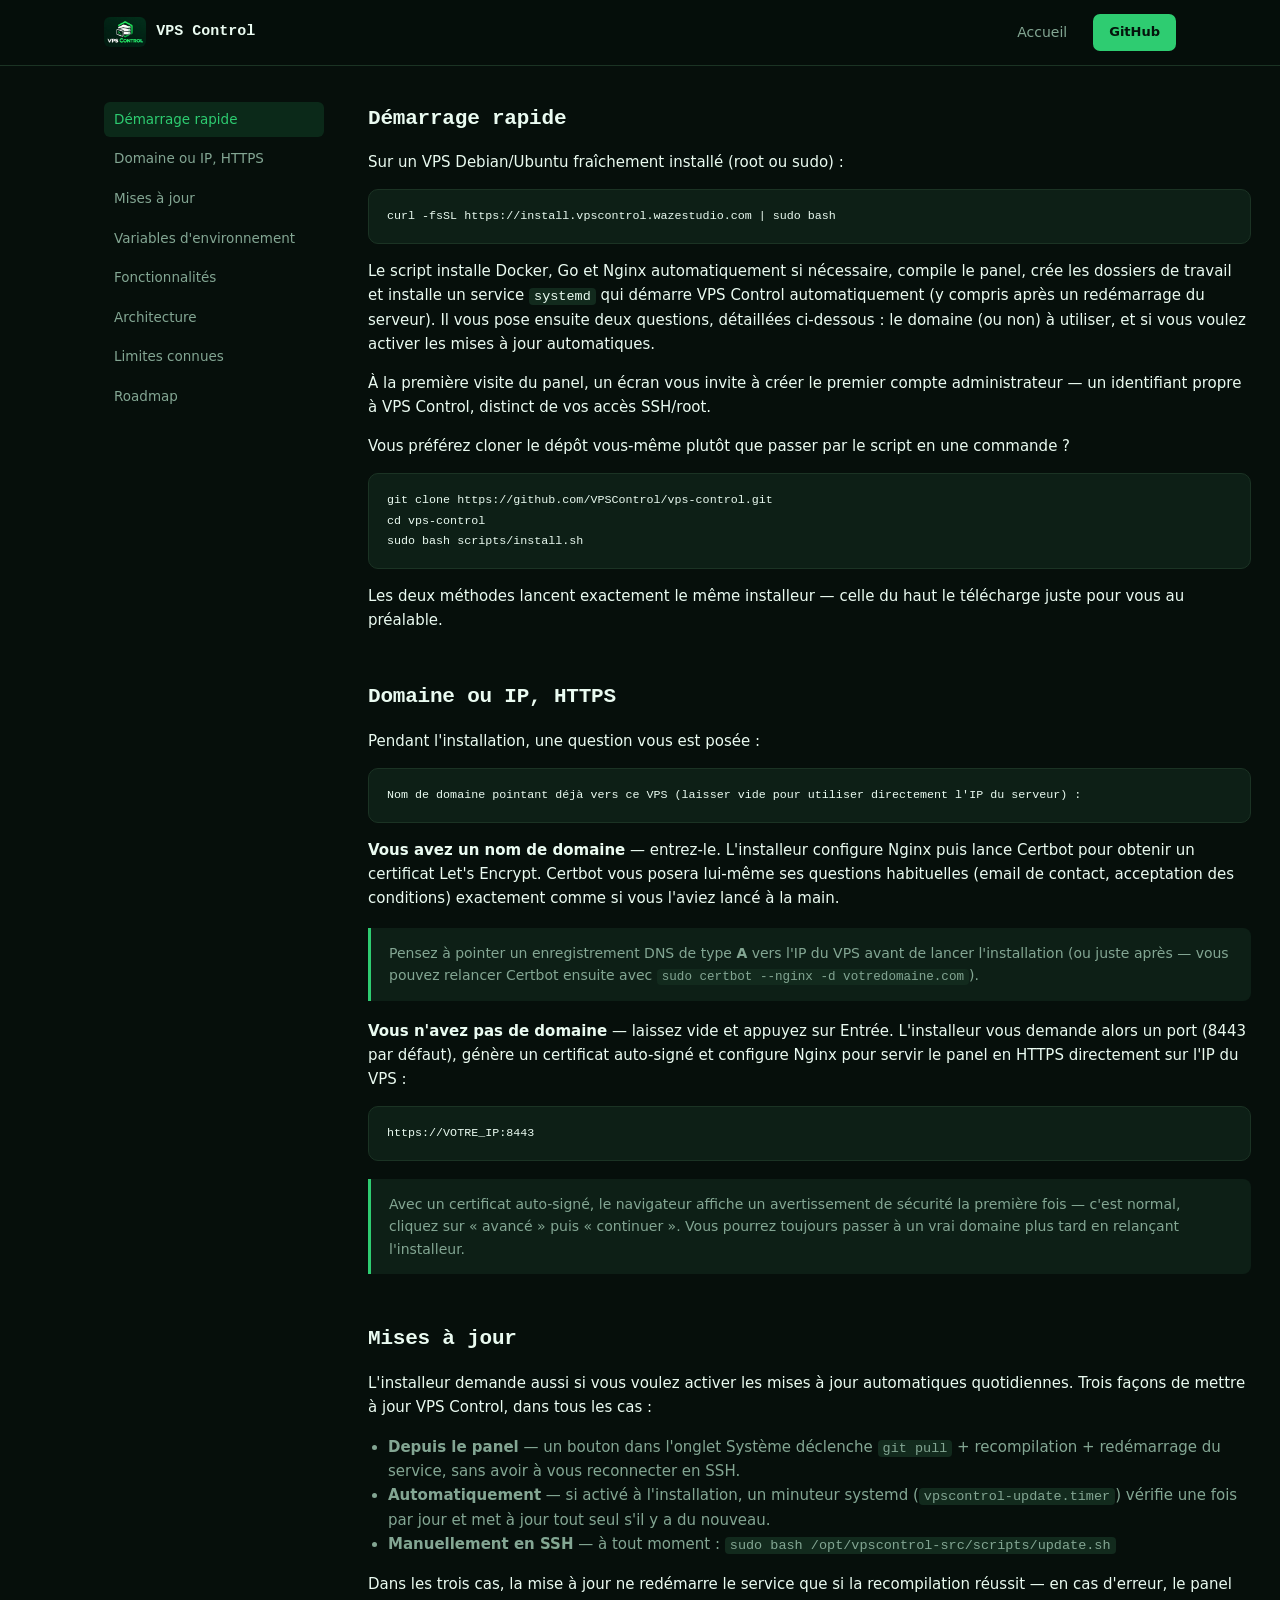
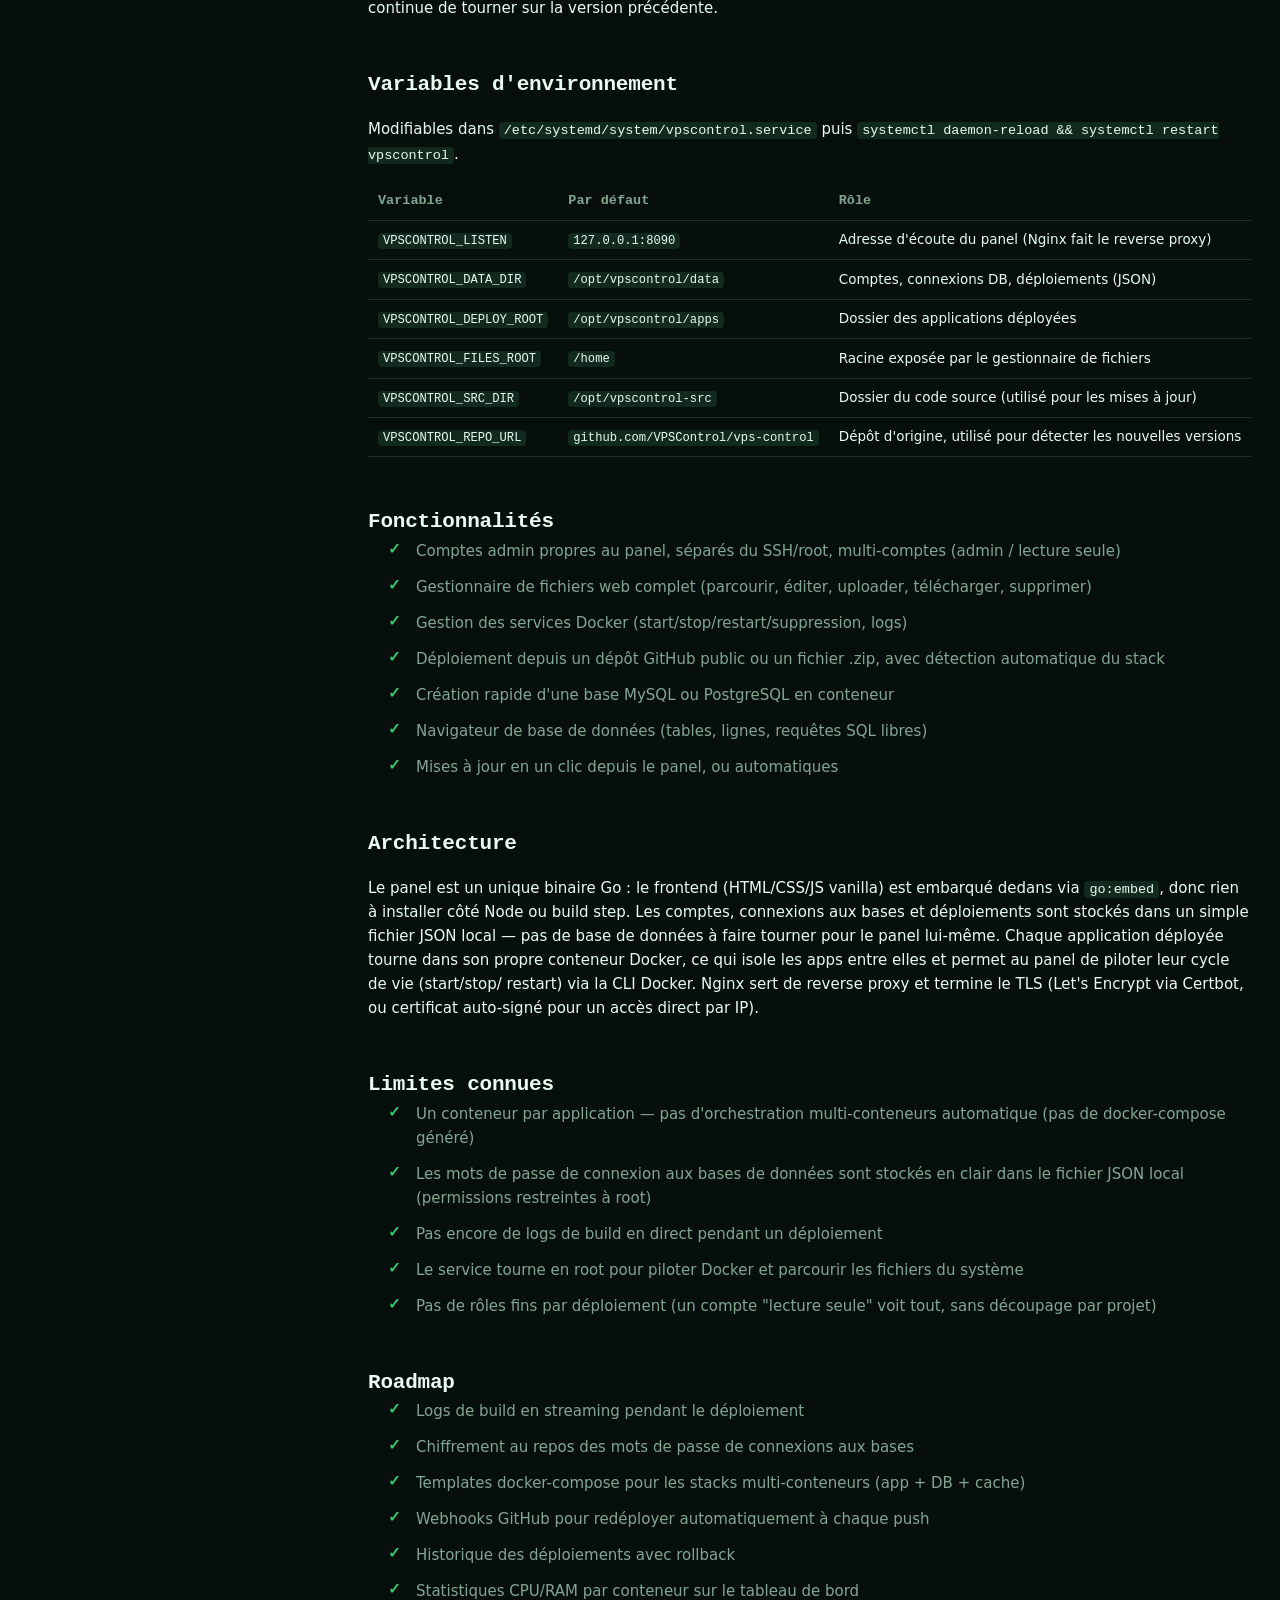
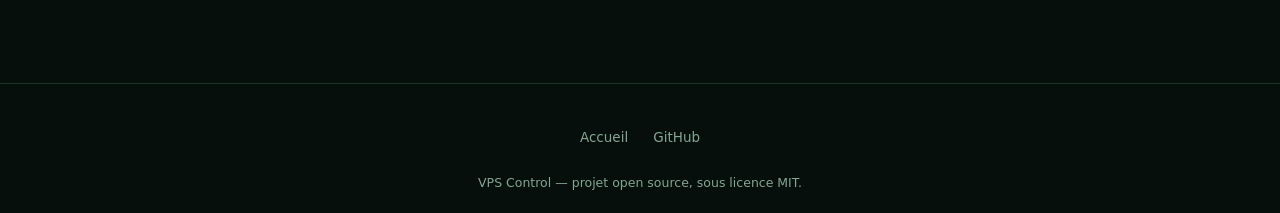
==== docs.html @ a2557af0 "Update #1" ====
<!DOCTYPE html>
<html lang="fr">
<head>
<meta charset="UTF-8">
<meta name="viewport" content="width=device-width, initial-scale=1.0">
<title>Documentation — VPS Control</title>
<link rel="icon" href="data:,">
<link rel="stylesheet" href="/style.css">
</head>
<body>

<nav class="site-nav">
  <div class="container">
    <div class="brand"><img src="/assets/logo-dark-bg.jpg" alt="VPS Control"> VPS Control</div>
    <div class="nav-links">
      <a href="/index.html" class="nav-link">Accueil</a>
      <a href="https://github.com/VPSControl/vps-control" class="btn-github">GitHub</a>
    </div>
    <button class="nav-toggle" aria-label="Menu">☰</button>
  </div>
  <div class="mobile-menu">
    <a href="/index.html">Accueil</a>
    <a href="https://github.com/VPSControl/vps-control" class="btn-github">GitHub</a>
  </div>
</nav>

<section style="padding-top:36px;">
  <div class="container docs-layout">
    <aside class="docs-toc">
      <a href="#quickstart">Démarrage rapide</a>
      <a href="#domaine">Domaine ou IP, HTTPS</a>
      <a href="#maj">Mises à jour</a>
      <a href="#env">Variables d'environnement</a>
      <a href="#fonctionnalites">Fonctionnalités</a>
      <a href="#architecture">Architecture</a>
      <a href="#limites">Limites connues</a>
      <a href="#roadmap">Roadmap</a>
    </aside>

    <div class="docs-content">
      <h2 id="quickstart">Démarrage rapide</h2>
      <p>Sur un VPS Debian/Ubuntu fraîchement installé (root ou sudo) :</p>
      <pre class="code-block"><code>curl -fsSL https://install.vpscontrol.wazestudio.com | sudo bash</code></pre>
      <p>Le script installe Docker, Go et Nginx automatiquement si nécessaire,
      compile le panel, crée les dossiers de travail et installe un service
      <code>systemd</code> qui démarre VPS Control automatiquement (y compris
      après un redémarrage du serveur). Il vous pose ensuite deux questions,
      détaillées ci-dessous : le domaine (ou non) à utiliser, et si vous
      voulez activer les mises à jour automatiques.</p>
      <p>À la première visite du panel, un écran vous invite à créer le
      premier compte administrateur — un identifiant propre à VPS Control,
      distinct de vos accès SSH/root.</p>
      <p>Vous préférez cloner le dépôt vous-même plutôt que passer par le
      script en une commande ?</p>
      <pre class="code-block"><code>git clone https://github.com/VPSControl/vps-control.git
cd vps-control
sudo bash scripts/install.sh</code></pre>
      <p>Les deux méthodes lancent exactement le même installeur — celle du
      haut le télécharge juste pour vous au préalable.</p>

      <h2 id="domaine">Domaine ou IP, HTTPS</h2>
      <p>Pendant l'installation, une question vous est posée :</p>
      <pre class="code-block"><code>Nom de domaine pointant déjà vers ce VPS (laisser vide pour utiliser directement l'IP du serveur) :</code></pre>

      <p><strong>Vous avez un nom de domaine</strong> — entrez-le. L'installeur configure
      Nginx puis lance Certbot pour obtenir un certificat Let's Encrypt. Certbot
      vous posera lui-même ses questions habituelles (email de contact,
      acceptation des conditions) exactement comme si vous l'aviez lancé à la
      main.</p>
      <div class="callout">Pensez à pointer un enregistrement DNS de type <strong>A</strong> vers l'IP
      du VPS avant de lancer l'installation (ou juste après — vous pouvez
      relancer Certbot ensuite avec <code>sudo certbot --nginx -d votredomaine.com</code>).</div>

      <p><strong>Vous n'avez pas de domaine</strong> — laissez vide et appuyez sur Entrée.
      L'installeur vous demande alors un port (8443 par défaut), génère un
      certificat auto-signé et configure Nginx pour servir le panel en HTTPS
      directement sur l'IP du VPS :</p>
      <pre class="code-block"><code>https://VOTRE_IP:8443</code></pre>
      <div class="callout">Avec un certificat auto-signé, le navigateur affiche un avertissement
      de sécurité la première fois — c'est normal, cliquez sur « avancé » puis
      « continuer ». Vous pourrez toujours passer à un vrai domaine plus tard
      en relançant l'installeur.</div>

      <h2 id="maj">Mises à jour</h2>
      <p>L'installeur demande aussi si vous voulez activer les mises à jour
      automatiques quotidiennes. Trois façons de mettre à jour VPS Control,
      dans tous les cas :</p>
      <ul>
        <li><strong>Depuis le panel</strong> — un bouton dans l'onglet Système déclenche
        <code>git pull</code> + recompilation + redémarrage du service, sans avoir à
        vous reconnecter en SSH.</li>
        <li><strong>Automatiquement</strong> — si activé à l'installation, un minuteur
        systemd (<code>vpscontrol-update.timer</code>) vérifie une fois par jour et
        met à jour tout seul s'il y a du nouveau.</li>
        <li><strong>Manuellement en SSH</strong> — à tout moment :
        <code>sudo bash /opt/vpscontrol-src/scripts/update.sh</code></li>
      </ul>
      <p>Dans les trois cas, la mise à jour ne redémarre le service que si la
      recompilation réussit — en cas d'erreur, le panel continue de tourner
      sur la version précédente.</p>

      <h2 id="env">Variables d'environnement</h2>
      <p>Modifiables dans <code>/etc/systemd/system/vpscontrol.service</code> puis
      <code>systemctl daemon-reload &amp;&amp; systemctl restart vpscontrol</code>.</p>
      <table>
        <thead><tr><th>Variable</th><th>Par défaut</th><th>Rôle</th></tr></thead>
        <tbody>
          <tr><td><code>VPSCONTROL_LISTEN</code></td><td><code>127.0.0.1:8090</code></td><td>Adresse d'écoute du panel (Nginx fait le reverse proxy)</td></tr>
          <tr><td><code>VPSCONTROL_DATA_DIR</code></td><td><code>/opt/vpscontrol/data</code></td><td>Comptes, connexions DB, déploiements (JSON)</td></tr>
          <tr><td><code>VPSCONTROL_DEPLOY_ROOT</code></td><td><code>/opt/vpscontrol/apps</code></td><td>Dossier des applications déployées</td></tr>
          <tr><td><code>VPSCONTROL_FILES_ROOT</code></td><td><code>/home</code></td><td>Racine exposée par le gestionnaire de fichiers</td></tr>
          <tr><td><code>VPSCONTROL_SRC_DIR</code></td><td><code>/opt/vpscontrol-src</code></td><td>Dossier du code source (utilisé pour les mises à jour)</td></tr>
          <tr><td><code>VPSCONTROL_REPO_URL</code></td><td><code>github.com/VPSControl/vps-control</code></td><td>Dépôt d'origine, utilisé pour détecter les nouvelles versions</td></tr>
        </tbody>
      </table>

      <h2 id="fonctionnalites">Fonctionnalités</h2>
      <ul class="check-list">
        <li>Comptes admin propres au panel, séparés du SSH/root, multi-comptes (admin / lecture seule)</li>
        <li>Gestionnaire de fichiers web complet (parcourir, éditer, uploader, télécharger, supprimer)</li>
        <li>Gestion des services Docker (start/stop/restart/suppression, logs)</li>
        <li>Déploiement depuis un dépôt GitHub public ou un fichier .zip, avec détection automatique du stack</li>
        <li>Création rapide d'une base MySQL ou PostgreSQL en conteneur</li>
        <li>Navigateur de base de données (tables, lignes, requêtes SQL libres)</li>
        <li>Mises à jour en un clic depuis le panel, ou automatiques</li>
      </ul>

      <h2 id="architecture">Architecture</h2>
      <p>Le panel est un unique binaire Go : le frontend (HTML/CSS/JS vanilla)
      est embarqué dedans via <code>go:embed</code>, donc rien à installer côté
      Node ou build step. Les comptes, connexions aux bases et déploiements
      sont stockés dans un simple fichier JSON local — pas de base de données
      à faire tourner pour le panel lui-même. Chaque application déployée
      tourne dans son propre conteneur Docker, ce qui isole les apps entre
      elles et permet au panel de piloter leur cycle de vie (start/stop/
      restart) via la CLI Docker. Nginx sert de reverse proxy et termine le
      TLS (Let's Encrypt via Certbot, ou certificat auto-signé pour un accès
      direct par IP).</p>

      <h2 id="limites">Limites connues</h2>
      <ul class="check-list">
        <li>Un conteneur par application — pas d'orchestration multi-conteneurs automatique (pas de docker-compose généré)</li>
        <li>Les mots de passe de connexion aux bases de données sont stockés en clair dans le fichier JSON local (permissions restreintes à root)</li>
        <li>Pas encore de logs de build en direct pendant un déploiement</li>
        <li>Le service tourne en root pour piloter Docker et parcourir les fichiers du système</li>
        <li>Pas de rôles fins par déploiement (un compte "lecture seule" voit tout, sans découpage par projet)</li>
      </ul>

      <h2 id="roadmap">Roadmap</h2>
      <ul class="check-list">
        <li>Logs de build en streaming pendant le déploiement</li>
        <li>Chiffrement au repos des mots de passe de connexions aux bases</li>
        <li>Templates docker-compose pour les stacks multi-conteneurs (app + DB + cache)</li>
        <li>Webhooks GitHub pour redéployer automatiquement à chaque push</li>
        <li>Historique des déploiements avec rollback</li>
        <li>Statistiques CPU/RAM par conteneur sur le tableau de bord</li>
      </ul>
    </div>
  </div>
</section>

<footer>
  <div class="container">
    <div class="footer-links">
      <a href="/index.html">Accueil</a>
      <a href="https://github.com/VPSControl/vps-control">GitHub</a>
    </div>
    <p class="footer-note">VPS Control — projet open source, sous licence MIT.</p>
  </div>
</footer>

<script src="/app.js"></script>
</body>
</html>
---- style.css ----
/* ------------------------------------------------------------------
   VPS Control — site vitrine
   Direction : "console d'administration" — le sujet (un panel qui pilote
   un serveur depuis un terminal) porte le choix d'une display face
   monospace pour les titres, sur un fond vert-sombre proche du logo,
   avec une seule vraie animation (le terminal qui "tape" la commande
   d'installation dans le hero).
------------------------------------------------------------------- */

:root {
  --bg: #060f0b;
  --bg-elevated: #0d1f16;
  --bg-elevated-2: #122a1d;
  --border: #1b3324;
  --green: #2ecc71;
  --green-bright: #58e08c;
  --green-soft: rgba(46, 204, 113, 0.14);
  --text: #eafbf1;
  --text-muted: #83a693;
  --font-display: ui-monospace, SFMono-Regular, "Cascadia Mono", "JetBrains Mono", Consolas, monospace;
  --font-body: system-ui, -apple-system, "Segoe UI", Roboto, sans-serif;
  --max-width: 1120px;
  --radius: 12px;
}

* { box-sizing: border-box; }
html { scroll-behavior: smooth; }

@media (prefers-reduced-motion: reduce) {
  html { scroll-behavior: auto; }
  * { animation-duration: 0.001ms !important; animation-iteration-count: 1 !important; }
}

body {
  margin: 0;
  background:
    radial-gradient(ellipse 900px 500px at 15% -10%, rgba(46,204,113,0.10), transparent 60%),
    var(--bg);
  color: var(--text);
  font-family: var(--font-body);
  line-height: 1.6;
  -webkit-font-smoothing: antialiased;
}

a { color: var(--green); text-decoration: none; }
a:hover { text-decoration: underline; }
a:focus-visible, button:focus-visible, input:focus-visible, textarea:focus-visible {
  outline: 2px solid var(--green-bright); outline-offset: 2px;
}

.container { max-width: var(--max-width); margin: 0 auto; padding: 0 24px; }

h1, h2, h3 { font-family: var(--font-display); font-weight: 600; letter-spacing: -0.01em; margin: 0; }

/* ---- Nav ---- */
.site-nav {
  position: sticky; top: 0; z-index: 30;
  background: rgba(6, 15, 11, 0.88);
  backdrop-filter: blur(8px);
  border-bottom: 1px solid var(--border);
}
.site-nav .container { display: flex; align-items: center; justify-content: space-between; padding: 14px 24px; }
.brand { display: flex; align-items: center; gap: 10px; font-family: var(--font-display); font-weight: 600; font-size: 15px; }
.brand img { height: 30px; width: auto; border-radius: 6px; }
.nav-links { display: flex; gap: 26px; align-items: center; }
.nav-links a.nav-link { color: var(--text-muted); font-size: 14px; font-family: var(--font-body); }
.nav-links a.nav-link:hover { color: var(--text); text-decoration: none; }
.btn-github { background: var(--green); color: #04140c !important; padding: 8px 16px; border-radius: 7px; font-weight: 600; font-size: 13px; font-family: var(--font-body); }
.btn-github:hover { background: var(--green-bright); text-decoration: none; }

.nav-toggle {
  display: none;
  background: none; border: 1px solid var(--border); border-radius: 7px;
  width: 38px; height: 38px; color: var(--text); cursor: pointer; font-size: 18px;
}
.mobile-menu { display: none; }

@media (max-width: 760px) {
  .nav-links { display: none; }
  .nav-toggle { display: block; }
  .mobile-menu.open {
    display: flex; flex-direction: column; gap: 2px; padding: 10px 16px 16px;
    border-top: 1px solid var(--border); background: var(--bg);
  }
  .mobile-menu a { padding: 10px 4px; color: var(--text-muted); font-size: 15px; }
  .mobile-menu a.btn-github { color: #04140c !important; text-align: center; margin-top: 8px; }
}

/* ---- Hero ---- */
.hero { padding: clamp(50px, 8vw, 100px) 0 70px; }
.hero-grid { display: grid; grid-template-columns: 1.1fr 1fr; gap: 48px; align-items: center; }
@media (max-width: 900px) { .hero-grid { grid-template-columns: 1fr; } }

.eyebrow-line { display: flex; align-items: center; gap: 8px; color: var(--text-muted); font-size: 13px; margin-bottom: 18px; }
.eyebrow-line .dot { width: 7px; height: 7px; border-radius: 50%; background: var(--green); box-shadow: 0 0 8px var(--green); }

.hero h1 {
  font-size: clamp(28px, 4.4vw, 44px);
  line-height: 1.18;
  margin-bottom: 18px;
}
.hero h1 .accent { color: var(--green); }
.hero p.tagline { font-family: var(--font-body); font-size: 17px; color: var(--text-muted); max-width: 52ch; margin: 0 0 30px; }
.hero-ctas { display: flex; gap: 12px; flex-wrap: wrap; }

.btn { display: inline-flex; align-items: center; gap: 8px; padding: 12px 20px; border-radius: 8px; font-weight: 600; font-size: 14px; font-family: var(--font-body); border: 1px solid transparent; cursor: pointer; }
.btn-primary { background: var(--green); color: #04140c; }
.btn-primary:hover { background: var(--green-bright); text-decoration: none; }
.btn-secondary { background: var(--bg-elevated-2); color: var(--text); border-color: var(--border); }
.btn-secondary:hover { border-color: var(--green); text-decoration: none; }

/* ---- Terminal mockup (hero) ---- */
.terminal {
  background: #04100a;
  border: 1px solid var(--border);
  border-radius: var(--radius);
  overflow: hidden;
  box-shadow: 0 30px 60px -20px rgba(0,0,0,0.6);
}
.terminal-bar { display: flex; gap: 6px; padding: 11px 14px; background: var(--bg-elevated); border-bottom: 1px solid var(--border); }
.terminal-bar span { width: 10px; height: 10px; border-radius: 50%; background: #2a4535; }
.terminal-body { padding: 20px; font-family: var(--font-display); font-size: 13px; line-height: 1.8; min-height: 200px; }
.terminal-body .prompt { color: var(--text-muted); }
.terminal-body .cmd { color: var(--text); }
.terminal-body .out { color: var(--green); display: block; opacity: 0; animation: reveal 0.4s forwards; }
.terminal-body .out.o1 { animation-delay: 1.4s; }
.terminal-body .out.o2 { animation-delay: 1.9s; }
.terminal-body .out.o3 { animation-delay: 2.4s; }
.terminal-body .out.o4 { animation-delay: 2.9s; color: var(--green-bright); font-weight: 600; }
.typed { display: inline-block; overflow: hidden; white-space: nowrap; border-right: 2px solid var(--green); width: 0; animation: type 1.2s steps(28) forwards, blink 0.8s step-end infinite; }
@keyframes type { to { width: 27ch; } }
@keyframes blink { 50% { border-color: transparent; } }
@keyframes reveal { to { opacity: 1; } }

/* ---- Code / copy box ---- */
.code-box {
  background: var(--bg-elevated);
  border: 1px solid var(--border);
  border-radius: 10px;
  padding: 14px 16px;
  display: flex;
  align-items: center;
  justify-content: space-between;
  gap: 14px;
  font-family: var(--font-display);
  font-size: 13px;
  color: var(--green);
}
.code-box code { overflow-x: auto; white-space: pre; }
.code-box button {
  background: var(--bg-elevated-2);
  border: 1px solid var(--border);
  color: var(--text-muted);
  border-radius: 6px;
  padding: 7px 12px;
  font-size: 12px;
  cursor: pointer;
  font-family: var(--font-body);
  flex-shrink: 0;
}
.code-box button:hover { color: var(--text); border-color: var(--green); }

pre.code-block {
  background: var(--bg-elevated);
  border: 1px solid var(--border);
  border-radius: 10px;
  padding: 16px 18px;
  overflow-x: auto;
  font-family: var(--font-display);
  font-size: 13px;
  line-height: 1.6;
}
code { font-family: var(--font-display); background: var(--bg-elevated-2); padding: 1px 5px; border-radius: 4px; font-size: 0.9em; }
pre code { background: none; padding: 0; }

/* ---- Sections ---- */
section { padding: clamp(50px, 7vw, 80px) 0; }
section.alt { background: var(--bg-elevated); border-top: 1px solid var(--border); border-bottom: 1px solid var(--border); }
.section-head { max-width: 640px; margin: 0 0 40px; }
.section-head h2 { font-size: clamp(22px, 3vw, 30px); margin-bottom: 10px; }
.section-head p { color: var(--text-muted); font-size: 15px; margin: 0; }
.section-head.center { margin-left: auto; margin-right: auto; text-align: center; }

/* ---- Steps (séquence légitime : 1-2-3) ---- */
.steps-grid { display: grid; grid-template-columns: repeat(3, 1fr); gap: 20px; }
@media (max-width: 800px) { .steps-grid { grid-template-columns: 1fr; } }
.step-card { border: 1px solid var(--border); border-radius: var(--radius); padding: 24px; background: var(--bg); }
.step-card .num { font-family: var(--font-display); color: var(--green); font-size: 13px; margin-bottom: 12px; }
.step-card h3 { font-size: 16px; margin-bottom: 8px; }
.step-card p { color: var(--text-muted); font-size: 14px; margin: 0; }

/* ---- Feature grid ---- */
.features-grid { display: grid; grid-template-columns: repeat(3, 1fr); gap: 18px; }
@media (max-width: 900px) { .features-grid { grid-template-columns: repeat(2, 1fr); } }
@media (max-width: 600px) { .features-grid { grid-template-columns: 1fr; } }

.feature-card {
  background: var(--bg);
  border: 1px solid var(--border);
  border-radius: var(--radius);
  padding: 22px;
  transition: border-color 0.15s ease, transform 0.15s ease;
}
.feature-card:hover { border-color: var(--green); transform: translateY(-2px); }
.feature-card .icon-badge {
  width: 38px; height: 38px; border-radius: 9px; background: var(--green-soft);
  display: flex; align-items: center; justify-content: center; font-size: 18px; margin-bottom: 14px;
}
.feature-card h3 { font-size: 15.5px; margin-bottom: 8px; }
.feature-card p { margin: 0; color: var(--text-muted); font-size: 13.5px; line-height: 1.55; }

/* ---- Install tabs ---- */
.install-tabs { max-width: 640px; margin: 0 auto; }
.tab-switch { display: flex; gap: 6px; background: var(--bg); border: 1px solid var(--border); border-radius: 9px; padding: 4px; margin-bottom: 16px; }
.tab-switch button {
  flex: 1; background: none; border: none; color: var(--text-muted); padding: 9px 12px; border-radius: 6px;
  font-family: var(--font-body); font-size: 13.5px; cursor: pointer; font-weight: 500;
}
.tab-switch button.active { background: var(--green-soft); color: var(--green); }
.install-pane { display: none; }
.install-pane.active { display: block; }
.install-note { text-align: center; color: var(--text-muted); font-size: 13px; margin-top: 14px; }

/* ---- Check list ---- */
.check-list { list-style: none; padding: 0; margin: 0; display: grid; gap: 12px; }
.check-list li { padding-left: 28px; position: relative; color: var(--text-muted); font-size: 14.5px; }
.check-list li::before { content: "✓"; position: absolute; left: 0; top: 0; color: var(--green); font-weight: 700; font-family: var(--font-display); }

/* ---- Footer ---- */
footer { padding: 40px 0; border-top: 1px solid var(--border); }
footer .container { display: flex; flex-direction: column; align-items: center; gap: 10px; text-align: center; }
footer .footer-links a { color: var(--text-muted); margin: 0 10px; font-size: 13.5px; }
footer .footer-links a:hover { color: var(--green); }
footer .footer-note { color: var(--text-muted); font-size: 12.5px; }

/* ---- Docs page ---- */
.docs-layout { display: grid; grid-template-columns: 220px 1fr; gap: 44px; align-items: start; }
@media (max-width: 900px) { .docs-layout { grid-template-columns: 1fr; } .docs-toc { position: static !important; flex-direction: row !important; flex-wrap: wrap; gap: 8px !important; padding-bottom: 20px; border-bottom: 1px solid var(--border); margin-bottom: 20px; } }
.docs-toc { position: sticky; top: 90px; display: flex; flex-direction: column; gap: 4px; }
.docs-toc a { color: var(--text-muted); font-size: 13.5px; padding: 7px 10px; border-radius: 6px; }
.docs-toc a:hover, .docs-toc a.active { color: var(--green); background: var(--green-soft); text-decoration: none; }
.docs-content h2 { font-size: 21px; margin-top: 48px; scroll-margin-top: 90px; }
.docs-content h2:first-child { margin-top: 0; }
.docs-content p, .docs-content li { font-size: 15px; }
.docs-content table { width: 100%; border-collapse: collapse; margin: 16px 0; display: block; overflow-x: auto; }
.docs-content th, .docs-content td { text-align: left; padding: 8px 10px; border-bottom: 1px solid var(--border); font-size: 13.5px; white-space: nowrap; }
.docs-content th { color: var(--text-muted); font-weight: 600; font-family: var(--font-display); }
.docs-content ul { color: var(--text-muted); padding-left: 20px; }
.docs-content .callout {
  border-left: 3px solid var(--green); background: var(--bg-elevated);
  padding: 14px 18px; border-radius: 0 8px 8px 0; margin: 18px 0; color: var(--text-muted); font-size: 14px;
}
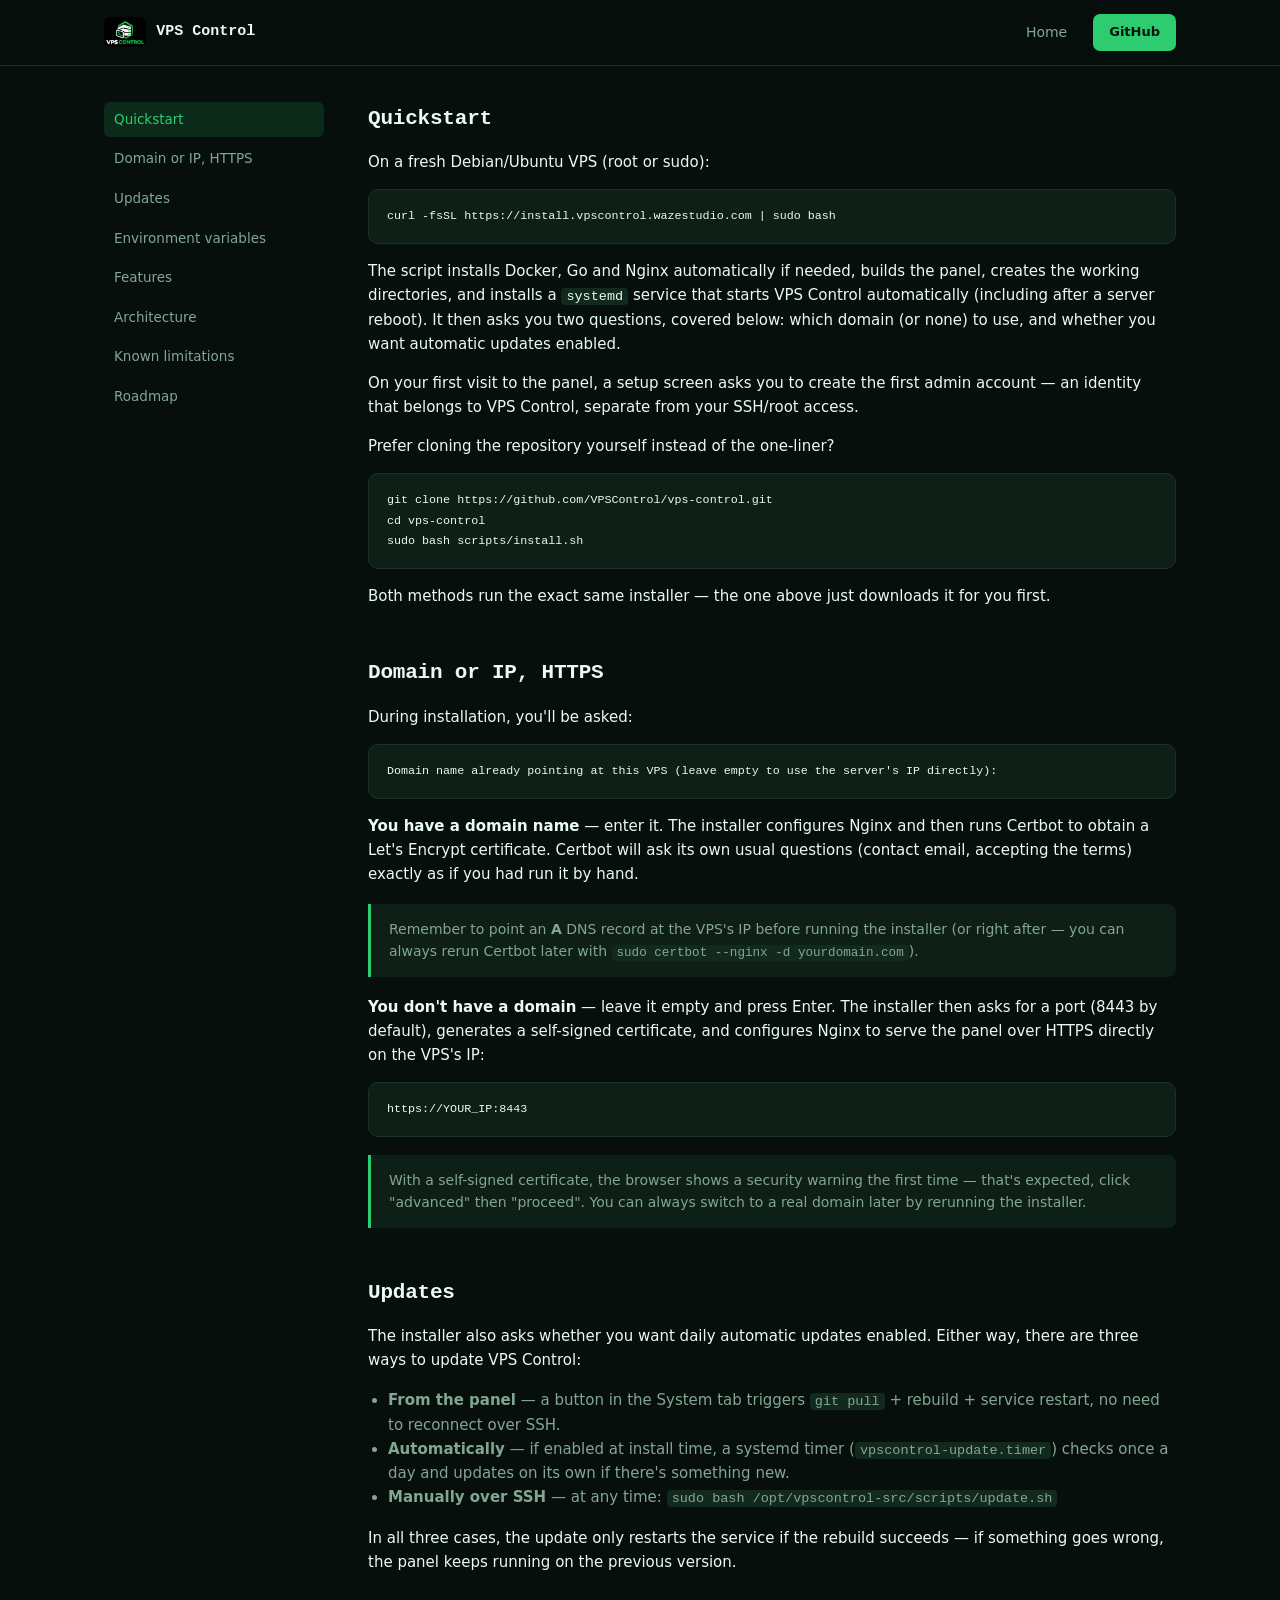
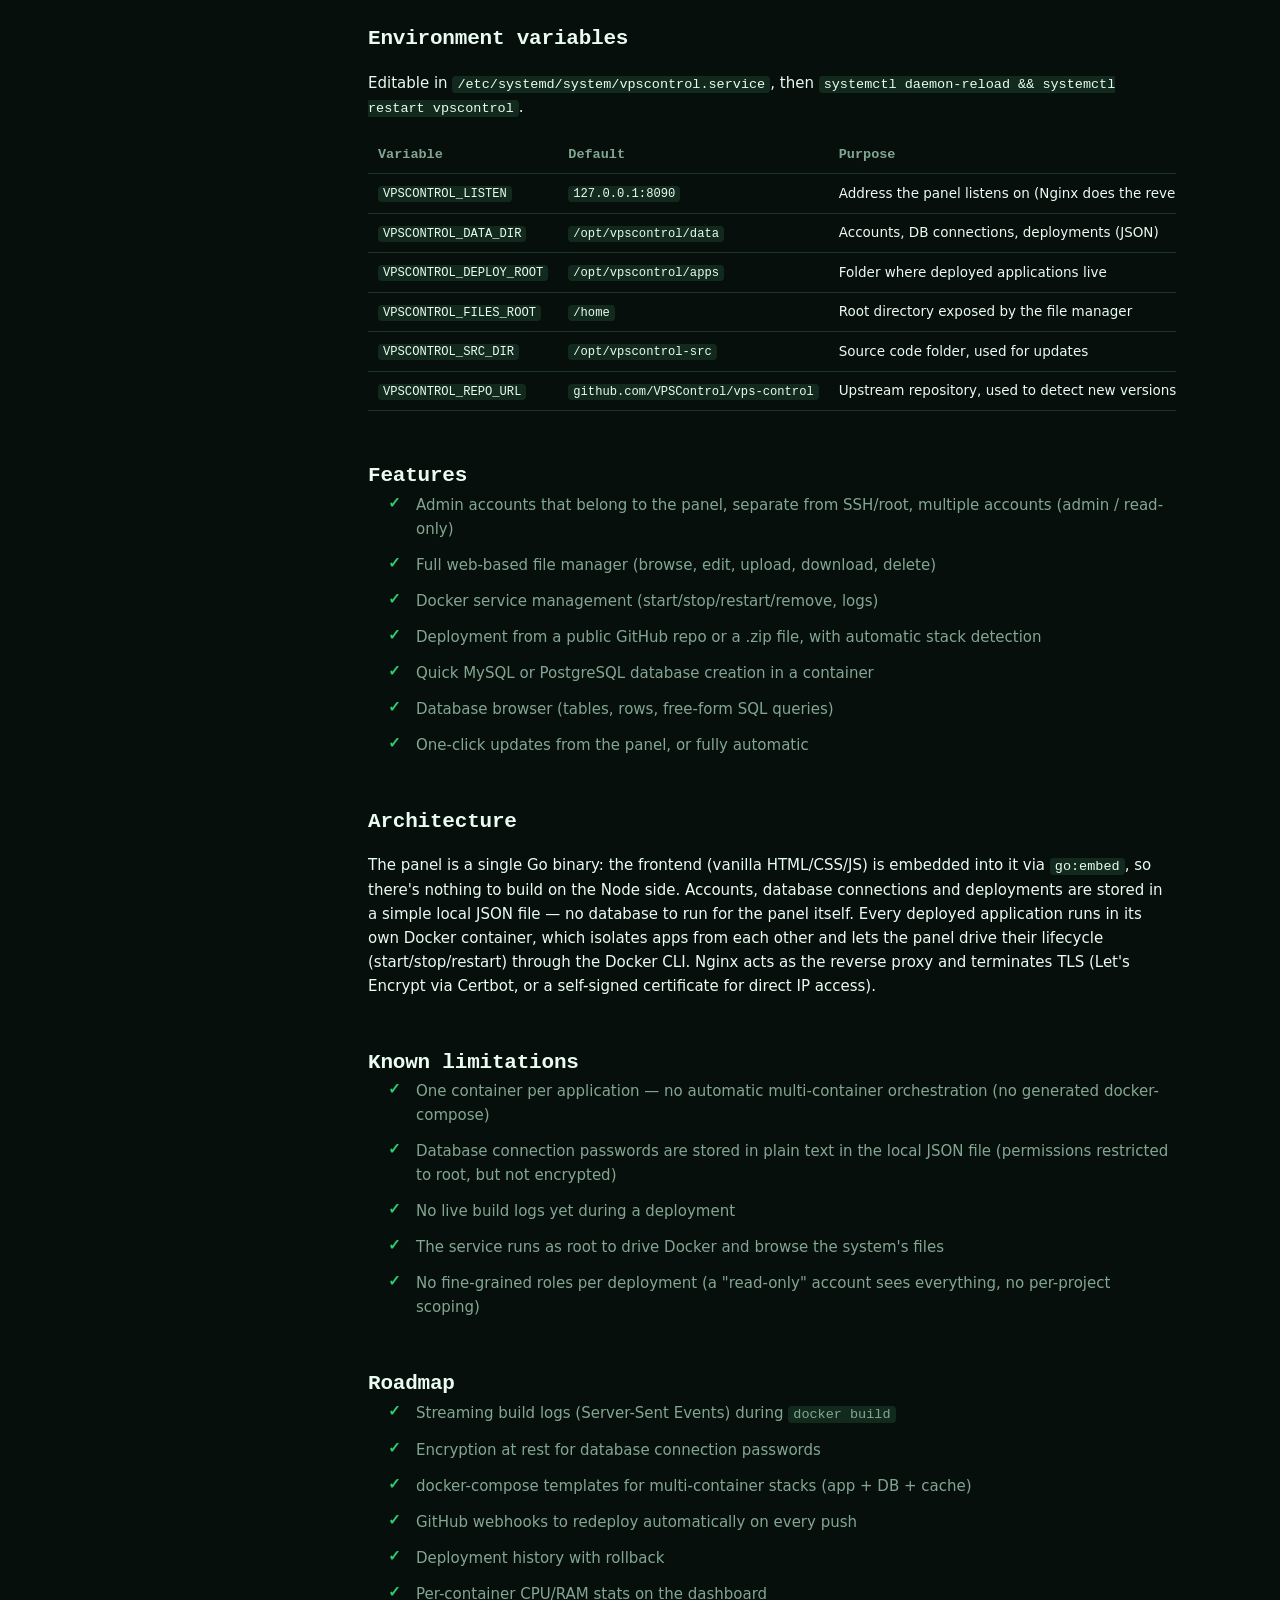
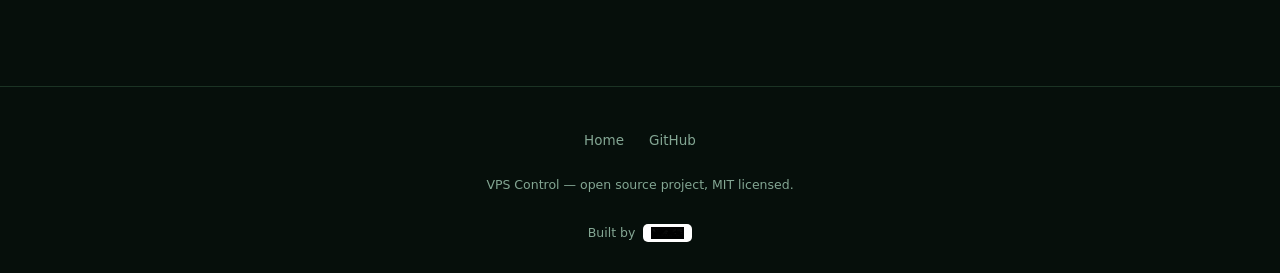
==== commit 391e8bf8: "Update #1.0.1" ====
--- a/docs.html
+++ b/docs.html
@@ -1,25 +1,25 @@
 <!DOCTYPE html>
-<html lang="fr">
+<html lang="en">
 <head>
 <meta charset="UTF-8">
 <meta name="viewport" content="width=device-width, initial-scale=1.0">
 <title>Documentation — VPS Control</title>
-<link rel="icon" href="data:,">
+<link rel="icon" type="image/jpeg" href="/assets/logo-icon.jpg">
 <link rel="stylesheet" href="/style.css">
 </head>
 <body>
 
 <nav class="site-nav">
   <div class="container">
-    <div class="brand"><img src="/assets/logo-dark-bg.jpg" alt="VPS Control"> VPS Control</div>
+    <div class="brand"><img src="/assets/logo-full.jpg" alt="VPS Control"> VPS Control</div>
     <div class="nav-links">
-      <a href="/index.html" class="nav-link">Accueil</a>
+      <a href="/index.html" class="nav-link">Home</a>
       <a href="https://github.com/VPSControl/vps-control" class="btn-github">GitHub</a>
     </div>
     <button class="nav-toggle" aria-label="Menu">☰</button>
   </div>
   <div class="mobile-menu">
-    <a href="/index.html">Accueil</a>
+    <a href="/index.html">Home</a>
     <a href="https://github.com/VPSControl/vps-control" class="btn-github">GitHub</a>
   </div>
 </nav>
@@ -27,133 +27,129 @@
 <section style="padding-top:36px;">
   <div class="container docs-layout">
     <aside class="docs-toc">
-      <a href="#quickstart">Démarrage rapide</a>
-      <a href="#domaine">Domaine ou IP, HTTPS</a>
-      <a href="#maj">Mises à jour</a>
-      <a href="#env">Variables d'environnement</a>
-      <a href="#fonctionnalites">Fonctionnalités</a>
+      <a href="#quickstart">Quickstart</a>
+      <a href="#domain">Domain or IP, HTTPS</a>
+      <a href="#updates">Updates</a>
+      <a href="#env">Environment variables</a>
+      <a href="#features">Features</a>
       <a href="#architecture">Architecture</a>
-      <a href="#limites">Limites connues</a>
+      <a href="#limitations">Known limitations</a>
       <a href="#roadmap">Roadmap</a>
     </aside>
 
     <div class="docs-content">
-      <h2 id="quickstart">Démarrage rapide</h2>
-      <p>Sur un VPS Debian/Ubuntu fraîchement installé (root ou sudo) :</p>
+      <h2 id="quickstart">Quickstart</h2>
+      <p>On a fresh Debian/Ubuntu VPS (root or sudo):</p>
       <pre class="code-block"><code>curl -fsSL https://install.vpscontrol.wazestudio.com | sudo bash</code></pre>
-      <p>Le script installe Docker, Go et Nginx automatiquement si nécessaire,
-      compile le panel, crée les dossiers de travail et installe un service
-      <code>systemd</code> qui démarre VPS Control automatiquement (y compris
-      après un redémarrage du serveur). Il vous pose ensuite deux questions,
-      détaillées ci-dessous : le domaine (ou non) à utiliser, et si vous
-      voulez activer les mises à jour automatiques.</p>
-      <p>À la première visite du panel, un écran vous invite à créer le
-      premier compte administrateur — un identifiant propre à VPS Control,
-      distinct de vos accès SSH/root.</p>
-      <p>Vous préférez cloner le dépôt vous-même plutôt que passer par le
-      script en une commande ?</p>
+      <p>The script installs Docker, Go and Nginx automatically if needed,
+      builds the panel, creates the working directories, and installs a
+      <code>systemd</code> service that starts VPS Control automatically
+      (including after a server reboot). It then asks you two questions,
+      covered below: which domain (or none) to use, and whether you want
+      automatic updates enabled.</p>
+      <p>On your first visit to the panel, a setup screen asks you to create
+      the first admin account — an identity that belongs to VPS Control,
+      separate from your SSH/root access.</p>
+      <p>Prefer cloning the repository yourself instead of the one-liner?</p>
       <pre class="code-block"><code>git clone https://github.com/VPSControl/vps-control.git
 cd vps-control
 sudo bash scripts/install.sh</code></pre>
-      <p>Les deux méthodes lancent exactement le même installeur — celle du
-      haut le télécharge juste pour vous au préalable.</p>
+      <p>Both methods run the exact same installer — the one above just
+      downloads it for you first.</p>
 
-      <h2 id="domaine">Domaine ou IP, HTTPS</h2>
-      <p>Pendant l'installation, une question vous est posée :</p>
-      <pre class="code-block"><code>Nom de domaine pointant déjà vers ce VPS (laisser vide pour utiliser directement l'IP du serveur) :</code></pre>
+      <h2 id="domain">Domain or IP, HTTPS</h2>
+      <p>During installation, you'll be asked:</p>
+      <pre class="code-block"><code>Domain name already pointing at this VPS (leave empty to use the server's IP directly):</code></pre>
 
-      <p><strong>Vous avez un nom de domaine</strong> — entrez-le. L'installeur configure
-      Nginx puis lance Certbot pour obtenir un certificat Let's Encrypt. Certbot
-      vous posera lui-même ses questions habituelles (email de contact,
-      acceptation des conditions) exactement comme si vous l'aviez lancé à la
-      main.</p>
-      <div class="callout">Pensez à pointer un enregistrement DNS de type <strong>A</strong> vers l'IP
-      du VPS avant de lancer l'installation (ou juste après — vous pouvez
-      relancer Certbot ensuite avec <code>sudo certbot --nginx -d votredomaine.com</code>).</div>
+      <p><strong>You have a domain name</strong> — enter it. The installer configures
+      Nginx and then runs Certbot to obtain a Let's Encrypt certificate.
+      Certbot will ask its own usual questions (contact email, accepting the
+      terms) exactly as if you had run it by hand.</p>
+      <div class="callout">Remember to point an <strong>A</strong> DNS record at the VPS's IP
+      before running the installer (or right after — you can always rerun
+      Certbot later with <code>sudo certbot --nginx -d yourdomain.com</code>).</div>
 
-      <p><strong>Vous n'avez pas de domaine</strong> — laissez vide et appuyez sur Entrée.
-      L'installeur vous demande alors un port (8443 par défaut), génère un
-      certificat auto-signé et configure Nginx pour servir le panel en HTTPS
-      directement sur l'IP du VPS :</p>
-      <pre class="code-block"><code>https://VOTRE_IP:8443</code></pre>
-      <div class="callout">Avec un certificat auto-signé, le navigateur affiche un avertissement
-      de sécurité la première fois — c'est normal, cliquez sur « avancé » puis
-      « continuer ». Vous pourrez toujours passer à un vrai domaine plus tard
-      en relançant l'installeur.</div>
+      <p><strong>You don't have a domain</strong> — leave it empty and press Enter.
+      The installer then asks for a port (8443 by default), generates a
+      self-signed certificate, and configures Nginx to serve the panel over
+      HTTPS directly on the VPS's IP:</p>
+      <pre class="code-block"><code>https://YOUR_IP:8443</code></pre>
+      <div class="callout">With a self-signed certificate, the browser shows a security
+      warning the first time — that's expected, click "advanced" then
+      "proceed". You can always switch to a real domain later by rerunning
+      the installer.</div>
 
-      <h2 id="maj">Mises à jour</h2>
-      <p>L'installeur demande aussi si vous voulez activer les mises à jour
-      automatiques quotidiennes. Trois façons de mettre à jour VPS Control,
-      dans tous les cas :</p>
+      <h2 id="updates">Updates</h2>
+      <p>The installer also asks whether you want daily automatic updates
+      enabled. Either way, there are three ways to update VPS Control:</p>
       <ul>
-        <li><strong>Depuis le panel</strong> — un bouton dans l'onglet Système déclenche
-        <code>git pull</code> + recompilation + redémarrage du service, sans avoir à
-        vous reconnecter en SSH.</li>
-        <li><strong>Automatiquement</strong> — si activé à l'installation, un minuteur
-        systemd (<code>vpscontrol-update.timer</code>) vérifie une fois par jour et
-        met à jour tout seul s'il y a du nouveau.</li>
-        <li><strong>Manuellement en SSH</strong> — à tout moment :
+        <li><strong>From the panel</strong> — a button in the System tab triggers
+        <code>git pull</code> + rebuild + service restart, no need to reconnect
+        over SSH.</li>
+        <li><strong>Automatically</strong> — if enabled at install time, a systemd
+        timer (<code>vpscontrol-update.timer</code>) checks once a day and
+        updates on its own if there's something new.</li>
+        <li><strong>Manually over SSH</strong> — at any time:
         <code>sudo bash /opt/vpscontrol-src/scripts/update.sh</code></li>
       </ul>
-      <p>Dans les trois cas, la mise à jour ne redémarre le service que si la
-      recompilation réussit — en cas d'erreur, le panel continue de tourner
-      sur la version précédente.</p>
+      <p>In all three cases, the update only restarts the service if the
+      rebuild succeeds — if something goes wrong, the panel keeps running on
+      the previous version.</p>
 
-      <h2 id="env">Variables d'environnement</h2>
-      <p>Modifiables dans <code>/etc/systemd/system/vpscontrol.service</code> puis
+      <h2 id="env">Environment variables</h2>
+      <p>Editable in <code>/etc/systemd/system/vpscontrol.service</code>, then
       <code>systemctl daemon-reload &amp;&amp; systemctl restart vpscontrol</code>.</p>
       <table>
-        <thead><tr><th>Variable</th><th>Par défaut</th><th>Rôle</th></tr></thead>
+        <thead><tr><th>Variable</th><th>Default</th><th>Purpose</th></tr></thead>
         <tbody>
-          <tr><td><code>VPSCONTROL_LISTEN</code></td><td><code>127.0.0.1:8090</code></td><td>Adresse d'écoute du panel (Nginx fait le reverse proxy)</td></tr>
-          <tr><td><code>VPSCONTROL_DATA_DIR</code></td><td><code>/opt/vpscontrol/data</code></td><td>Comptes, connexions DB, déploiements (JSON)</td></tr>
-          <tr><td><code>VPSCONTROL_DEPLOY_ROOT</code></td><td><code>/opt/vpscontrol/apps</code></td><td>Dossier des applications déployées</td></tr>
-          <tr><td><code>VPSCONTROL_FILES_ROOT</code></td><td><code>/home</code></td><td>Racine exposée par le gestionnaire de fichiers</td></tr>
-          <tr><td><code>VPSCONTROL_SRC_DIR</code></td><td><code>/opt/vpscontrol-src</code></td><td>Dossier du code source (utilisé pour les mises à jour)</td></tr>
-          <tr><td><code>VPSCONTROL_REPO_URL</code></td><td><code>github.com/VPSControl/vps-control</code></td><td>Dépôt d'origine, utilisé pour détecter les nouvelles versions</td></tr>
+          <tr><td><code>VPSCONTROL_LISTEN</code></td><td><code>127.0.0.1:8090</code></td><td>Address the panel listens on (Nginx does the reverse proxying)</td></tr>
+          <tr><td><code>VPSCONTROL_DATA_DIR</code></td><td><code>/opt/vpscontrol/data</code></td><td>Accounts, DB connections, deployments (JSON)</td></tr>
+          <tr><td><code>VPSCONTROL_DEPLOY_ROOT</code></td><td><code>/opt/vpscontrol/apps</code></td><td>Folder where deployed applications live</td></tr>
+          <tr><td><code>VPSCONTROL_FILES_ROOT</code></td><td><code>/home</code></td><td>Root directory exposed by the file manager</td></tr>
+          <tr><td><code>VPSCONTROL_SRC_DIR</code></td><td><code>/opt/vpscontrol-src</code></td><td>Source code folder, used for updates</td></tr>
+          <tr><td><code>VPSCONTROL_REPO_URL</code></td><td><code>github.com/VPSControl/vps-control</code></td><td>Upstream repository, used to detect new versions</td></tr>
         </tbody>
       </table>
 
-      <h2 id="fonctionnalites">Fonctionnalités</h2>
+      <h2 id="features">Features</h2>
       <ul class="check-list">
-        <li>Comptes admin propres au panel, séparés du SSH/root, multi-comptes (admin / lecture seule)</li>
-        <li>Gestionnaire de fichiers web complet (parcourir, éditer, uploader, télécharger, supprimer)</li>
-        <li>Gestion des services Docker (start/stop/restart/suppression, logs)</li>
-        <li>Déploiement depuis un dépôt GitHub public ou un fichier .zip, avec détection automatique du stack</li>
-        <li>Création rapide d'une base MySQL ou PostgreSQL en conteneur</li>
-        <li>Navigateur de base de données (tables, lignes, requêtes SQL libres)</li>
-        <li>Mises à jour en un clic depuis le panel, ou automatiques</li>
+        <li>Admin accounts that belong to the panel, separate from SSH/root, multiple accounts (admin / read-only)</li>
+        <li>Full web-based file manager (browse, edit, upload, download, delete)</li>
+        <li>Docker service management (start/stop/restart/remove, logs)</li>
+        <li>Deployment from a public GitHub repo or a .zip file, with automatic stack detection</li>
+        <li>Quick MySQL or PostgreSQL database creation in a container</li>
+        <li>Database browser (tables, rows, free-form SQL queries)</li>
+        <li>One-click updates from the panel, or fully automatic</li>
       </ul>
 
       <h2 id="architecture">Architecture</h2>
-      <p>Le panel est un unique binaire Go : le frontend (HTML/CSS/JS vanilla)
-      est embarqué dedans via <code>go:embed</code>, donc rien à installer côté
-      Node ou build step. Les comptes, connexions aux bases et déploiements
-      sont stockés dans un simple fichier JSON local — pas de base de données
-      à faire tourner pour le panel lui-même. Chaque application déployée
-      tourne dans son propre conteneur Docker, ce qui isole les apps entre
-      elles et permet au panel de piloter leur cycle de vie (start/stop/
-      restart) via la CLI Docker. Nginx sert de reverse proxy et termine le
-      TLS (Let's Encrypt via Certbot, ou certificat auto-signé pour un accès
-      direct par IP).</p>
+      <p>The panel is a single Go binary: the frontend (vanilla HTML/CSS/JS)
+      is embedded into it via <code>go:embed</code>, so there's nothing to build
+      on the Node side. Accounts, database connections and deployments are
+      stored in a simple local JSON file — no database to run for the panel
+      itself. Every deployed application runs in its own Docker container,
+      which isolates apps from each other and lets the panel drive their
+      lifecycle (start/stop/restart) through the Docker CLI. Nginx acts as
+      the reverse proxy and terminates TLS (Let's Encrypt via Certbot, or a
+      self-signed certificate for direct IP access).</p>
 
-      <h2 id="limites">Limites connues</h2>
+      <h2 id="limitations">Known limitations</h2>
       <ul class="check-list">
-        <li>Un conteneur par application — pas d'orchestration multi-conteneurs automatique (pas de docker-compose généré)</li>
-        <li>Les mots de passe de connexion aux bases de données sont stockés en clair dans le fichier JSON local (permissions restreintes à root)</li>
-        <li>Pas encore de logs de build en direct pendant un déploiement</li>
-        <li>Le service tourne en root pour piloter Docker et parcourir les fichiers du système</li>
-        <li>Pas de rôles fins par déploiement (un compte "lecture seule" voit tout, sans découpage par projet)</li>
+        <li>One container per application — no automatic multi-container orchestration (no generated docker-compose)</li>
+        <li>Database connection passwords are stored in plain text in the local JSON file (permissions restricted to root, but not encrypted)</li>
+        <li>No live build logs yet during a deployment</li>
+        <li>The service runs as root to drive Docker and browse the system's files</li>
+        <li>No fine-grained roles per deployment (a "read-only" account sees everything, no per-project scoping)</li>
       </ul>
 
       <h2 id="roadmap">Roadmap</h2>
       <ul class="check-list">
-        <li>Logs de build en streaming pendant le déploiement</li>
-        <li>Chiffrement au repos des mots de passe de connexions aux bases</li>
-        <li>Templates docker-compose pour les stacks multi-conteneurs (app + DB + cache)</li>
-        <li>Webhooks GitHub pour redéployer automatiquement à chaque push</li>
-        <li>Historique des déploiements avec rollback</li>
-        <li>Statistiques CPU/RAM par conteneur sur le tableau de bord</li>
+        <li>Streaming build logs (Server-Sent Events) during <code>docker build</code></li>
+        <li>Encryption at rest for database connection passwords</li>
+        <li>docker-compose templates for multi-container stacks (app + DB + cache)</li>
+        <li>GitHub webhooks to redeploy automatically on every push</li>
+        <li>Deployment history with rollback</li>
+        <li>Per-container CPU/RAM stats on the dashboard</li>
       </ul>
     </div>
   </div>
@@ -162,10 +158,14 @@
 <footer>
   <div class="container">
     <div class="footer-links">
-      <a href="/index.html">Accueil</a>
+      <a href="/index.html">Home</a>
       <a href="https://github.com/VPSControl/vps-control">GitHub</a>
     </div>
-    <p class="footer-note">VPS Control — projet open source, sous licence MIT.</p>
+    <p class="footer-note">VPS Control — open source project, MIT licensed.</p>
+    <div class="footer-credit">
+      <span>Built by</span>
+      <span class="waze-badge"><img src="/assets/waze-studio-logo.jpg" alt="Waze Studio"></span>
+    </div>
   </div>
 </footer>
 
--- a/style.css
+++ b/style.css
@@ -1,10 +1,10 @@
 /* ------------------------------------------------------------------
-   VPS Control — site vitrine
-   Direction : "console d'administration" — le sujet (un panel qui pilote
-   un serveur depuis un terminal) porte le choix d'une display face
-   monospace pour les titres, sur un fond vert-sombre proche du logo,
-   avec une seule vraie animation (le terminal qui "tape" la commande
-   d'installation dans le hero).
+   VPS Control — marketing site
+   Direction: "admin console" — the subject (a panel that drives a
+   server from a terminal) justifies a monospace display face for
+   headings, on a dark-green background close to the logo, with a
+   single real animation (the terminal "typing" the install command
+   in the hero).
 ------------------------------------------------------------------- */
 
 :root {
@@ -25,6 +25,10 @@
 
 * { box-sizing: border-box; }
 html { scroll-behavior: smooth; }
+/* Safety net: with min-width:0 applied below on grid items, this should
+   never be needed, but it costs nothing to guarantee no page ever scrolls
+   sideways on a phone. */
+html, body { max-width: 100%; overflow-x: hidden; }
 
 @media (prefers-reduced-motion: reduce) {
   html { scroll-behavior: auto; }
@@ -89,6 +93,7 @@
 /* ---- Hero ---- */
 .hero { padding: clamp(50px, 8vw, 100px) 0 70px; }
 .hero-grid { display: grid; grid-template-columns: 1.1fr 1fr; gap: 48px; align-items: center; }
+.hero-grid > * { min-width: 0; } /* prevents grid blowout from the long command inside .terminal */
 @media (max-width: 900px) { .hero-grid { grid-template-columns: 1fr; } }
 
 .eyebrow-line { display: flex; align-items: center; gap: 8px; color: var(--text-muted); font-size: 13px; margin-bottom: 18px; }
@@ -119,7 +124,7 @@
 }
 .terminal-bar { display: flex; gap: 6px; padding: 11px 14px; background: var(--bg-elevated); border-bottom: 1px solid var(--border); }
 .terminal-bar span { width: 10px; height: 10px; border-radius: 50%; background: #2a4535; }
-.terminal-body { padding: 20px; font-family: var(--font-display); font-size: 13px; line-height: 1.8; min-height: 200px; }
+.terminal-body { padding: 20px; font-family: var(--font-display); font-size: 13px; line-height: 1.8; min-height: 200px; overflow-x: auto; }
 .terminal-body .prompt { color: var(--text-muted); }
 .terminal-body .cmd { color: var(--text); }
 .terminal-body .out { color: var(--green); display: block; opacity: 0; animation: reveal 0.4s forwards; }
@@ -127,8 +132,8 @@
 .terminal-body .out.o2 { animation-delay: 1.9s; }
 .terminal-body .out.o3 { animation-delay: 2.4s; }
 .terminal-body .out.o4 { animation-delay: 2.9s; color: var(--green-bright); font-weight: 600; }
-.typed { display: inline-block; overflow: hidden; white-space: nowrap; border-right: 2px solid var(--green); width: 0; animation: type 1.2s steps(28) forwards, blink 0.8s step-end infinite; }
-@keyframes type { to { width: 27ch; } }
+.typed { display: inline-block; overflow: hidden; white-space: nowrap; border-right: 2px solid var(--green); width: 0; animation: type 1.3s steps(56) forwards, blink 0.8s step-end infinite; }
+@keyframes type { to { width: 56ch; } }
 @keyframes blink { 50% { border-color: transparent; } }
 @keyframes reveal { to { opacity: 1; } }
 
@@ -145,8 +150,9 @@
   font-family: var(--font-display);
   font-size: 13px;
   color: var(--green);
-}
-.code-box code { overflow-x: auto; white-space: pre; }
+  min-width: 0;
+}
+.code-box code { overflow-x: auto; white-space: pre; min-width: 0; }
 .code-box button {
   background: var(--bg-elevated-2);
   border: 1px solid var(--border);
@@ -181,7 +187,7 @@
 .section-head p { color: var(--text-muted); font-size: 15px; margin: 0; }
 .section-head.center { margin-left: auto; margin-right: auto; text-align: center; }
 
-/* ---- Steps (séquence légitime : 1-2-3) ---- */
+/* ---- Steps (a genuine 1-2-3 sequence) ---- */
 .steps-grid { display: grid; grid-template-columns: repeat(3, 1fr); gap: 20px; }
 @media (max-width: 800px) { .steps-grid { grid-template-columns: 1fr; } }
 .step-card { border: 1px solid var(--border); border-radius: var(--radius); padding: 24px; background: var(--bg); }
@@ -232,16 +238,30 @@
 footer .footer-links a { color: var(--text-muted); margin: 0 10px; font-size: 13.5px; }
 footer .footer-links a:hover { color: var(--green); }
 footer .footer-note { color: var(--text-muted); font-size: 12.5px; }
+.footer-credit { display: flex; align-items: center; gap: 8px; margin-top: 6px; color: var(--text-muted); font-size: 12.5px; }
+.waze-badge { display: inline-flex; align-items: center; background: #fff; border-radius: 5px; padding: 3px 8px; line-height: 0; }
+.waze-badge img { height: 12px; width: auto; display: block; }
 
 /* ---- Docs page ---- */
 .docs-layout { display: grid; grid-template-columns: 220px 1fr; gap: 44px; align-items: start; }
-@media (max-width: 900px) { .docs-layout { grid-template-columns: 1fr; } .docs-toc { position: static !important; flex-direction: row !important; flex-wrap: wrap; gap: 8px !important; padding-bottom: 20px; border-bottom: 1px solid var(--border); margin-bottom: 20px; } }
+/* min-width:0 is the fix for the classic CSS-grid overflow bug: without it,
+   a grid item with a long unbreakable child (a <pre> code line, a wide
+   table) refuses to shrink below its content's natural width, which widens
+   the whole grid — and the page — past the viewport on a phone. */
+.docs-layout > * { min-width: 0; }
+@media (max-width: 900px) {
+  .docs-layout { grid-template-columns: 1fr; }
+  .docs-toc {
+    position: static !important; flex-direction: row !important; flex-wrap: wrap;
+    gap: 8px !important; padding-bottom: 20px; border-bottom: 1px solid var(--border); margin-bottom: 20px;
+  }
+}
 .docs-toc { position: sticky; top: 90px; display: flex; flex-direction: column; gap: 4px; }
 .docs-toc a { color: var(--text-muted); font-size: 13.5px; padding: 7px 10px; border-radius: 6px; }
 .docs-toc a:hover, .docs-toc a.active { color: var(--green); background: var(--green-soft); text-decoration: none; }
 .docs-content h2 { font-size: 21px; margin-top: 48px; scroll-margin-top: 90px; }
 .docs-content h2:first-child { margin-top: 0; }
-.docs-content p, .docs-content li { font-size: 15px; }
+.docs-content p, .docs-content li { font-size: 15px; overflow-wrap: break-word; }
 .docs-content table { width: 100%; border-collapse: collapse; margin: 16px 0; display: block; overflow-x: auto; }
 .docs-content th, .docs-content td { text-align: left; padding: 8px 10px; border-bottom: 1px solid var(--border); font-size: 13.5px; white-space: nowrap; }
 .docs-content th { color: var(--text-muted); font-weight: 600; font-family: var(--font-display); }
@@ -249,4 +269,5 @@
 .docs-content .callout {
   border-left: 3px solid var(--green); background: var(--bg-elevated);
   padding: 14px 18px; border-radius: 0 8px 8px 0; margin: 18px 0; color: var(--text-muted); font-size: 14px;
-}
+  overflow-wrap: break-word;
+}
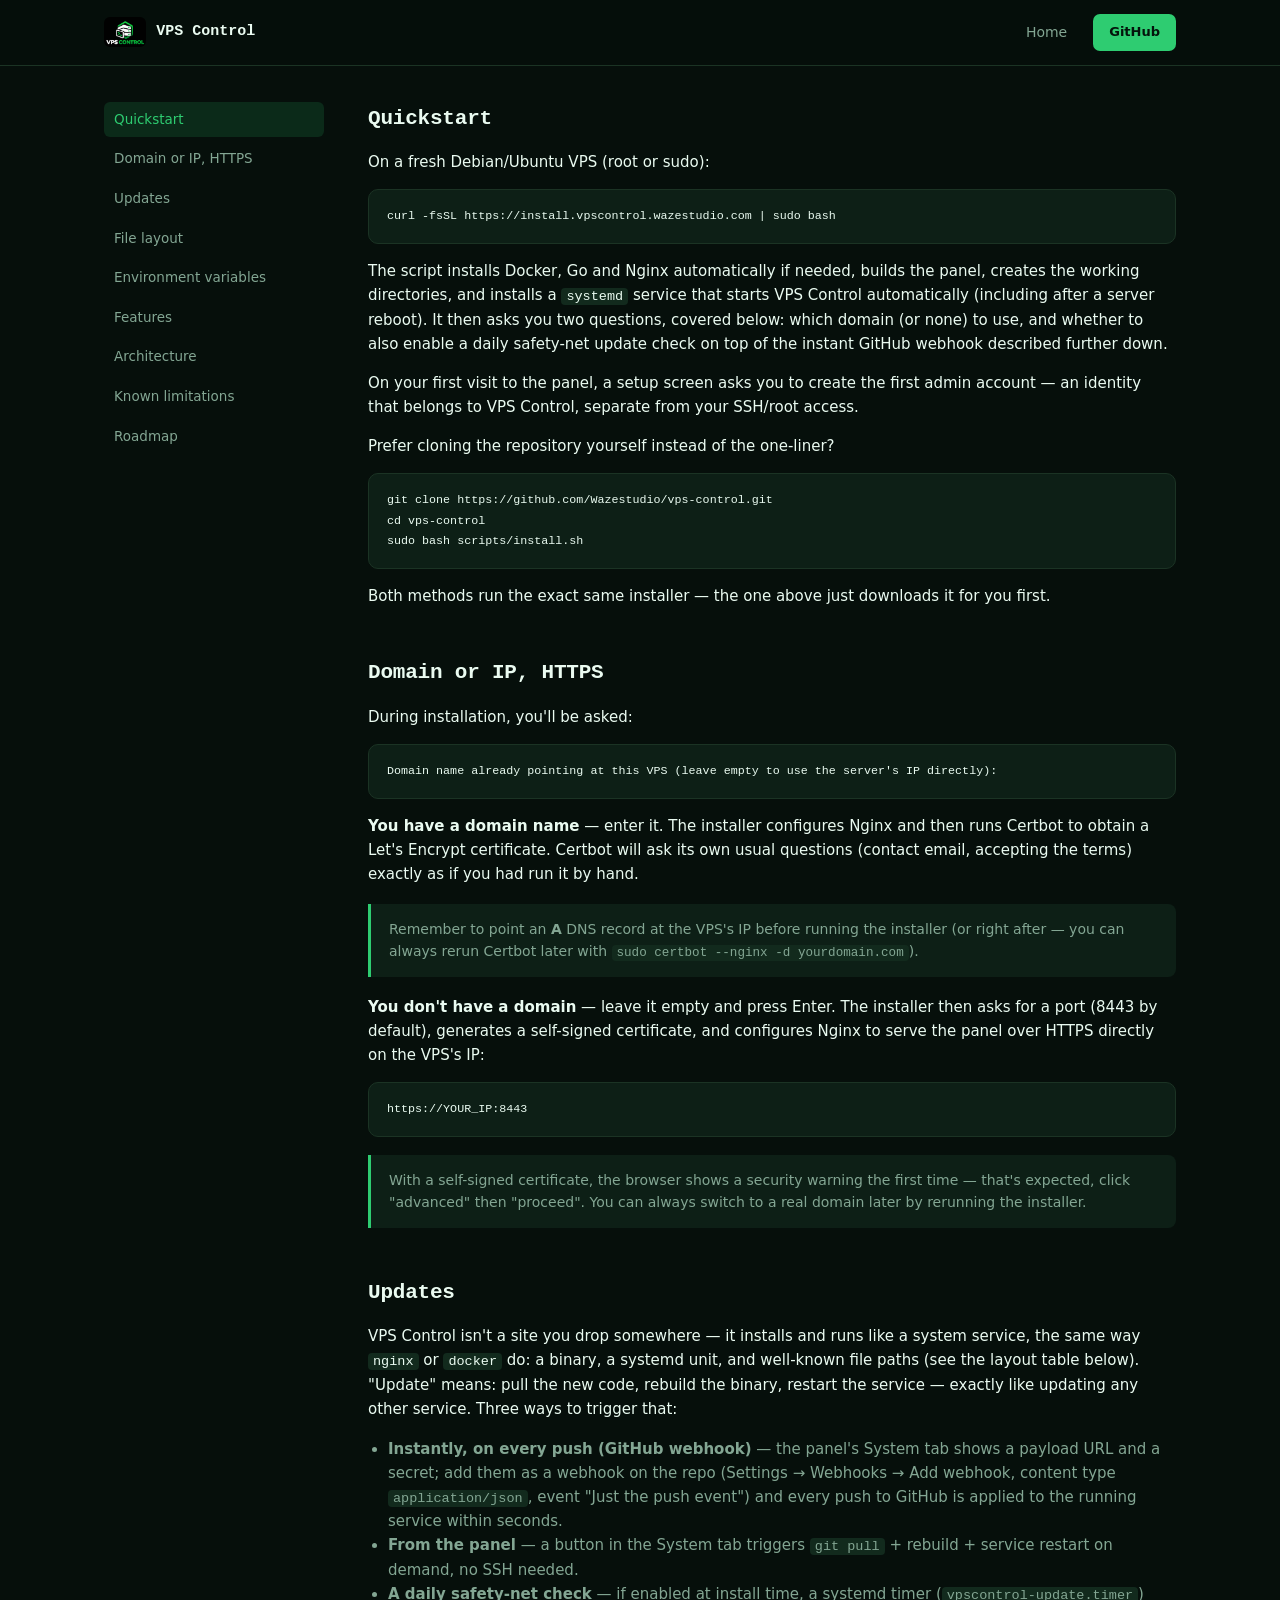
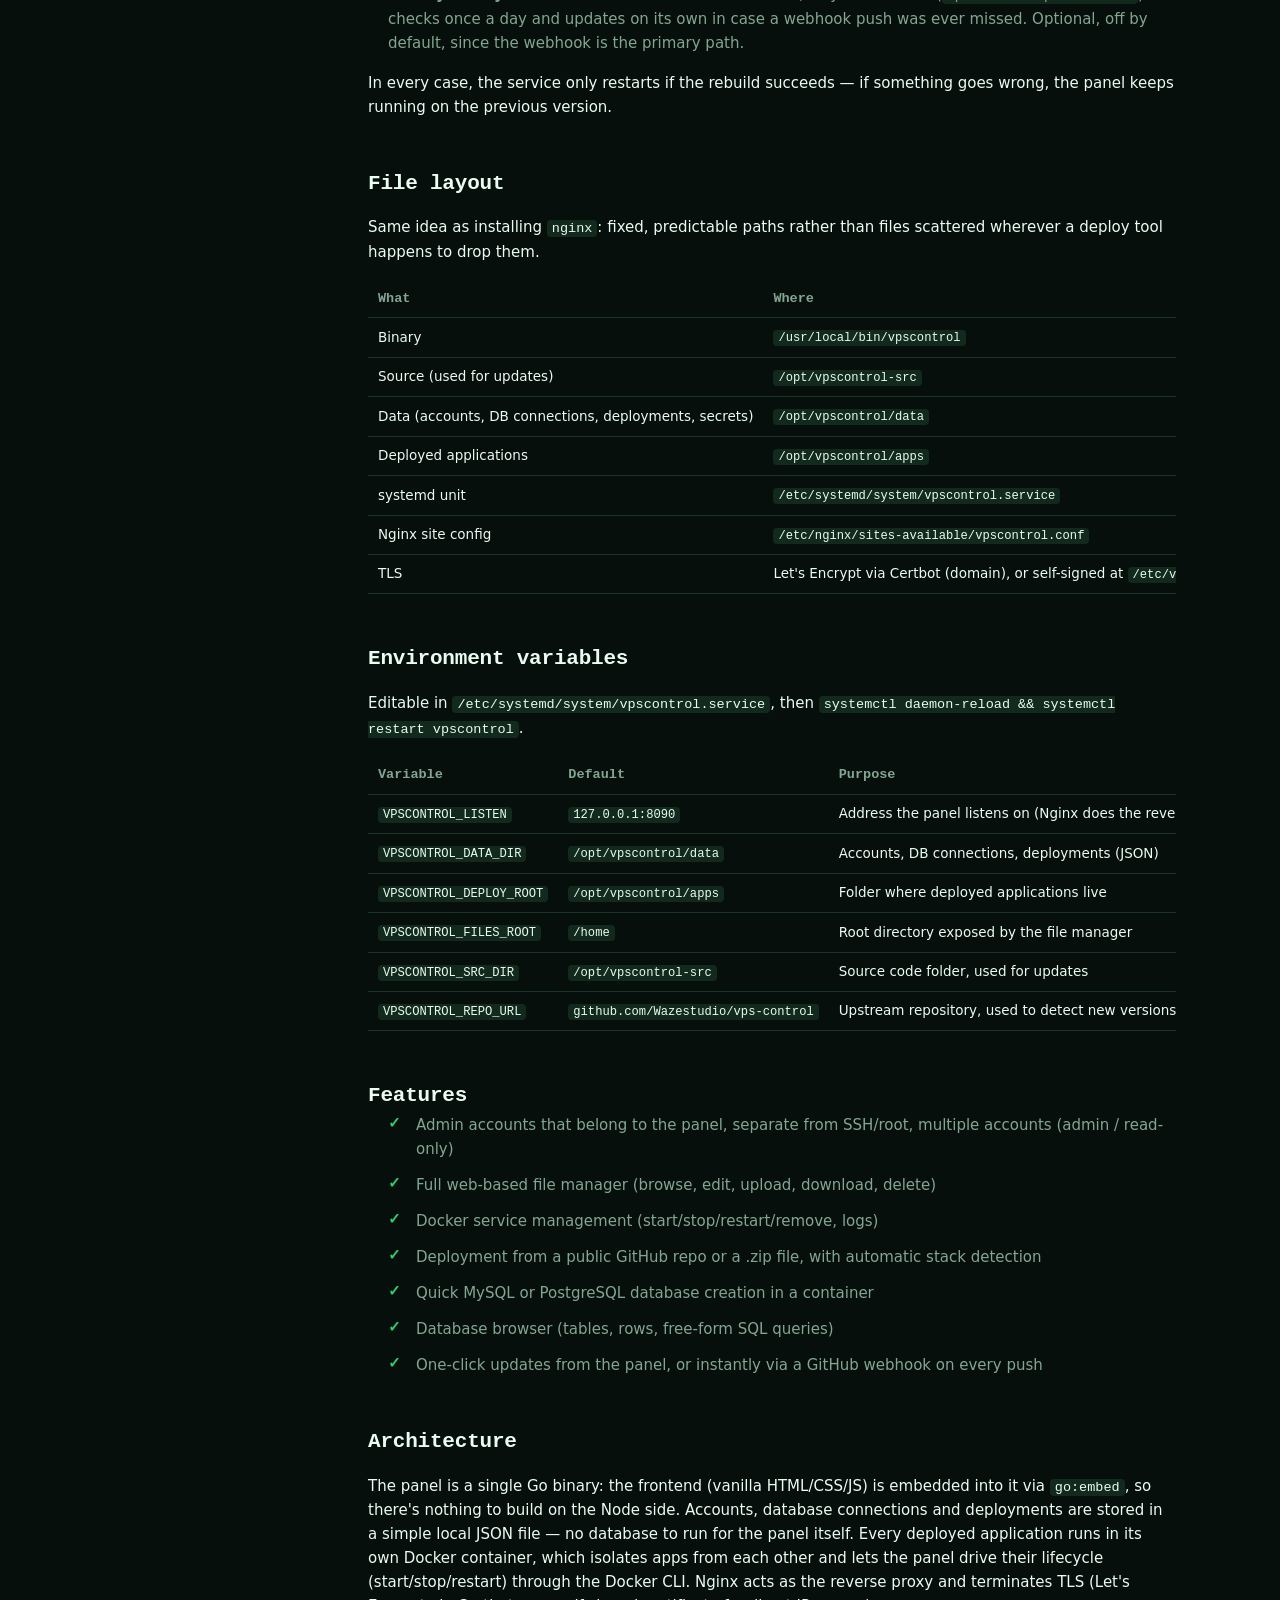
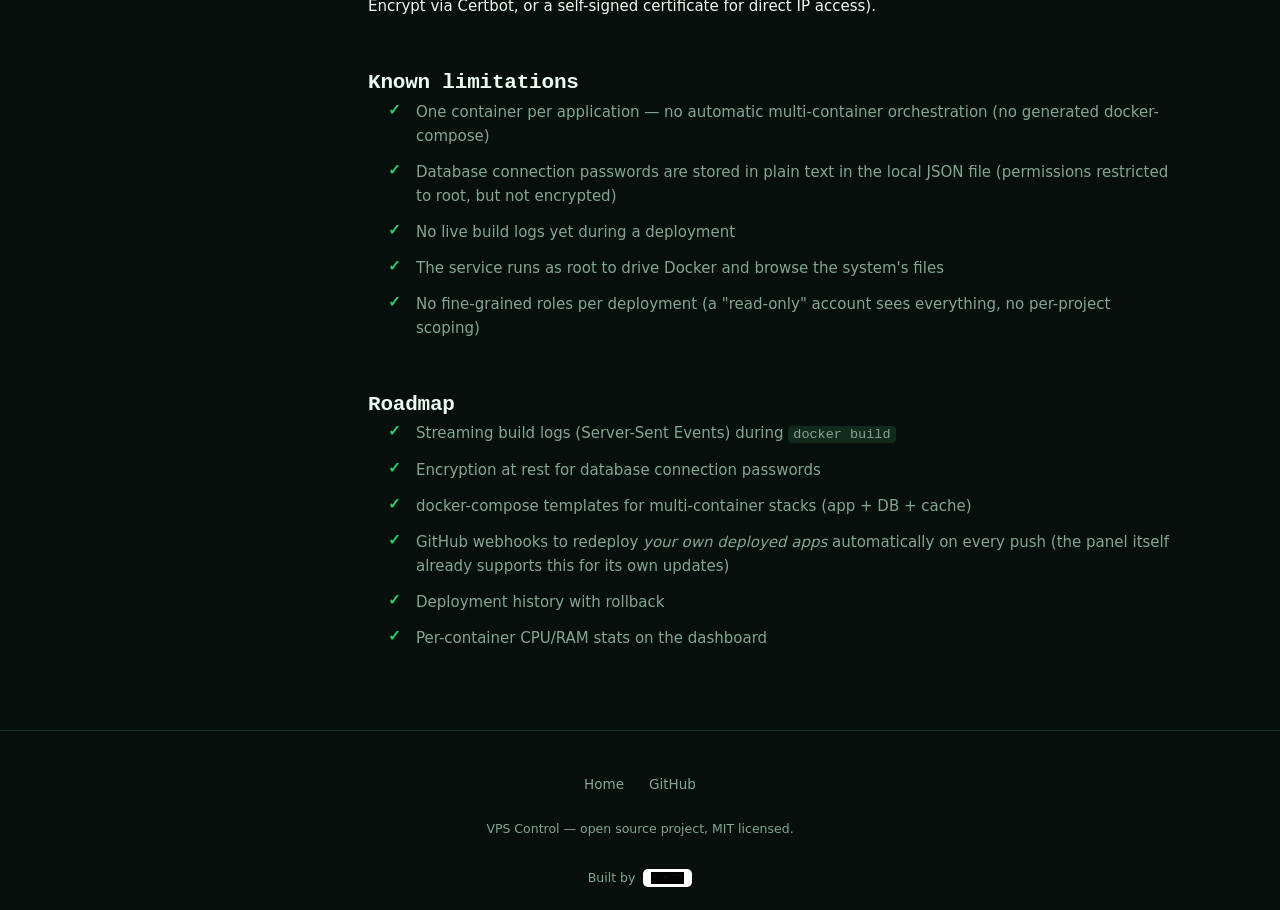
==== commit 47bd6328: "Update #1.0.2" ====
--- a/docs.html
+++ b/docs.html
@@ -14,13 +14,13 @@
     <div class="brand"><img src="/assets/logo-full.jpg" alt="VPS Control"> VPS Control</div>
     <div class="nav-links">
       <a href="/index.html" class="nav-link">Home</a>
-      <a href="https://github.com/VPSControl/vps-control" class="btn-github">GitHub</a>
+      <a href="https://github.com/Wazestudio/vps-control" class="btn-github">GitHub</a>
     </div>
     <button class="nav-toggle" aria-label="Menu">☰</button>
   </div>
   <div class="mobile-menu">
     <a href="/index.html">Home</a>
-    <a href="https://github.com/VPSControl/vps-control" class="btn-github">GitHub</a>
+    <a href="https://github.com/Wazestudio/vps-control" class="btn-github">GitHub</a>
   </div>
 </nav>
 
@@ -30,6 +30,7 @@
       <a href="#quickstart">Quickstart</a>
       <a href="#domain">Domain or IP, HTTPS</a>
       <a href="#updates">Updates</a>
+      <a href="#layout">File layout</a>
       <a href="#env">Environment variables</a>
       <a href="#features">Features</a>
       <a href="#architecture">Architecture</a>
@@ -45,13 +46,14 @@
       builds the panel, creates the working directories, and installs a
       <code>systemd</code> service that starts VPS Control automatically
       (including after a server reboot). It then asks you two questions,
-      covered below: which domain (or none) to use, and whether you want
-      automatic updates enabled.</p>
+      covered below: which domain (or none) to use, and whether to also
+      enable a daily safety-net update check on top of the instant GitHub
+      webhook described further down.</p>
       <p>On your first visit to the panel, a setup screen asks you to create
       the first admin account — an identity that belongs to VPS Control,
       separate from your SSH/root access.</p>
       <p>Prefer cloning the repository yourself instead of the one-liner?</p>
-      <pre class="code-block"><code>git clone https://github.com/VPSControl/vps-control.git
+      <pre class="code-block"><code>git clone https://github.com/Wazestudio/vps-control.git
 cd vps-control
 sudo bash scripts/install.sh</code></pre>
       <p>Both methods run the exact same installer — the one above just
@@ -80,21 +82,48 @@
       the installer.</div>
 
       <h2 id="updates">Updates</h2>
-      <p>The installer also asks whether you want daily automatic updates
-      enabled. Either way, there are three ways to update VPS Control:</p>
+      <p>VPS Control isn't a site you drop somewhere — it installs and runs
+      like a system service, the same way <code>nginx</code> or
+      <code>docker</code> do: a binary, a systemd unit, and well-known file
+      paths (see the layout table below). "Update" means: pull the new
+      code, rebuild the binary, restart the service — exactly like updating
+      any other service. Three ways to trigger that:</p>
       <ul>
-        <li><strong>From the panel</strong> — a button in the System tab triggers
-        <code>git pull</code> + rebuild + service restart, no need to reconnect
-        over SSH.</li>
-        <li><strong>Automatically</strong> — if enabled at install time, a systemd
-        timer (<code>vpscontrol-update.timer</code>) checks once a day and
-        updates on its own if there's something new.</li>
-        <li><strong>Manually over SSH</strong> — at any time:
-        <code>sudo bash /opt/vpscontrol-src/scripts/update.sh</code></li>
-      </ul>
-      <p>In all three cases, the update only restarts the service if the
-      rebuild succeeds — if something goes wrong, the panel keeps running on
-      the previous version.</p>
+        <li><strong>Instantly, on every push (GitHub webhook)</strong> — the
+        panel's System tab shows a payload URL and a secret; add them as a
+        webhook on the repo (Settings → Webhooks → Add webhook, content
+        type <code>application/json</code>, event "Just the push event")
+        and every push to GitHub is applied to the running service within
+        seconds.</li>
+        <li><strong>From the panel</strong> — a button in the System tab
+        triggers <code>git pull</code> + rebuild + service restart on
+        demand, no SSH needed.</li>
+        <li><strong>A daily safety-net check</strong> — if enabled at
+        install time, a systemd timer (<code>vpscontrol-update.timer</code>)
+        checks once a day and updates on its own in case a webhook push was
+        ever missed. Optional, off by default, since the webhook is the
+        primary path.</li>
+      </ul>
+      <p>In every case, the service only restarts if the rebuild succeeds —
+      if something goes wrong, the panel keeps running on the previous
+      version.</p>
+
+      <h2 id="layout">File layout</h2>
+      <p>Same idea as installing <code>nginx</code>: fixed, predictable
+      paths rather than files scattered wherever a deploy tool happens to
+      drop them.</p>
+      <table>
+        <thead><tr><th>What</th><th>Where</th></tr></thead>
+        <tbody>
+          <tr><td>Binary</td><td><code>/usr/local/bin/vpscontrol</code></td></tr>
+          <tr><td>Source (used for updates)</td><td><code>/opt/vpscontrol-src</code></td></tr>
+          <tr><td>Data (accounts, DB connections, deployments, secrets)</td><td><code>/opt/vpscontrol/data</code></td></tr>
+          <tr><td>Deployed applications</td><td><code>/opt/vpscontrol/apps</code></td></tr>
+          <tr><td>systemd unit</td><td><code>/etc/systemd/system/vpscontrol.service</code></td></tr>
+          <tr><td>Nginx site config</td><td><code>/etc/nginx/sites-available/vpscontrol.conf</code></td></tr>
+          <tr><td>TLS</td><td>Let's Encrypt via Certbot (domain), or self-signed at <code>/etc/vpscontrol/ssl/</code> (IP)</td></tr>
+        </tbody>
+      </table>
 
       <h2 id="env">Environment variables</h2>
       <p>Editable in <code>/etc/systemd/system/vpscontrol.service</code>, then
@@ -107,7 +136,7 @@
           <tr><td><code>VPSCONTROL_DEPLOY_ROOT</code></td><td><code>/opt/vpscontrol/apps</code></td><td>Folder where deployed applications live</td></tr>
           <tr><td><code>VPSCONTROL_FILES_ROOT</code></td><td><code>/home</code></td><td>Root directory exposed by the file manager</td></tr>
           <tr><td><code>VPSCONTROL_SRC_DIR</code></td><td><code>/opt/vpscontrol-src</code></td><td>Source code folder, used for updates</td></tr>
-          <tr><td><code>VPSCONTROL_REPO_URL</code></td><td><code>github.com/VPSControl/vps-control</code></td><td>Upstream repository, used to detect new versions</td></tr>
+          <tr><td><code>VPSCONTROL_REPO_URL</code></td><td><code>github.com/Wazestudio/vps-control</code></td><td>Upstream repository, used to detect new versions</td></tr>
         </tbody>
       </table>
 
@@ -119,7 +148,7 @@
         <li>Deployment from a public GitHub repo or a .zip file, with automatic stack detection</li>
         <li>Quick MySQL or PostgreSQL database creation in a container</li>
         <li>Database browser (tables, rows, free-form SQL queries)</li>
-        <li>One-click updates from the panel, or fully automatic</li>
+        <li>One-click updates from the panel, or instantly via a GitHub webhook on every push</li>
       </ul>
 
       <h2 id="architecture">Architecture</h2>
@@ -147,7 +176,7 @@
         <li>Streaming build logs (Server-Sent Events) during <code>docker build</code></li>
         <li>Encryption at rest for database connection passwords</li>
         <li>docker-compose templates for multi-container stacks (app + DB + cache)</li>
-        <li>GitHub webhooks to redeploy automatically on every push</li>
+        <li>GitHub webhooks to redeploy <em>your own deployed apps</em> automatically on every push (the panel itself already supports this for its own updates)</li>
         <li>Deployment history with rollback</li>
         <li>Per-container CPU/RAM stats on the dashboard</li>
       </ul>
@@ -159,7 +188,7 @@
   <div class="container">
     <div class="footer-links">
       <a href="/index.html">Home</a>
-      <a href="https://github.com/VPSControl/vps-control">GitHub</a>
+      <a href="https://github.com/Wazestudio/vps-control">GitHub</a>
     </div>
     <p class="footer-note">VPS Control — open source project, MIT licensed.</p>
     <div class="footer-credit">
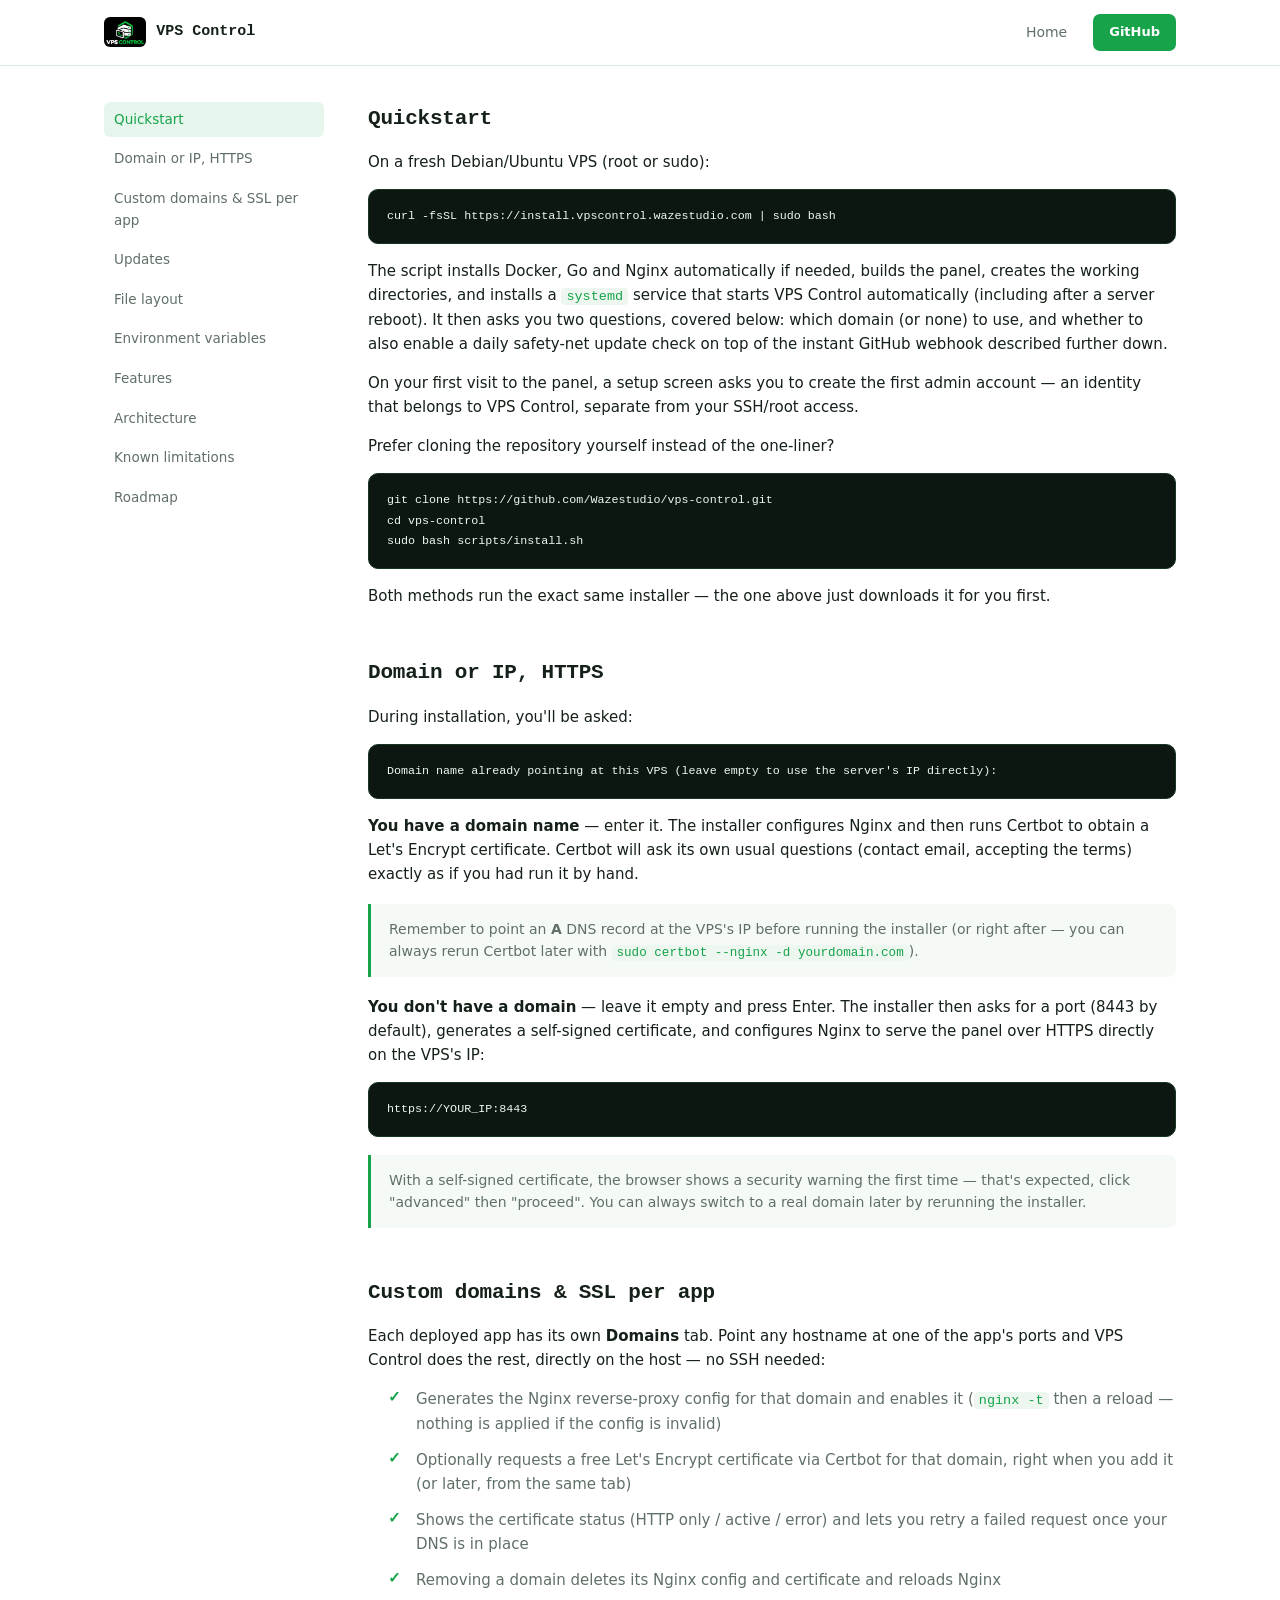
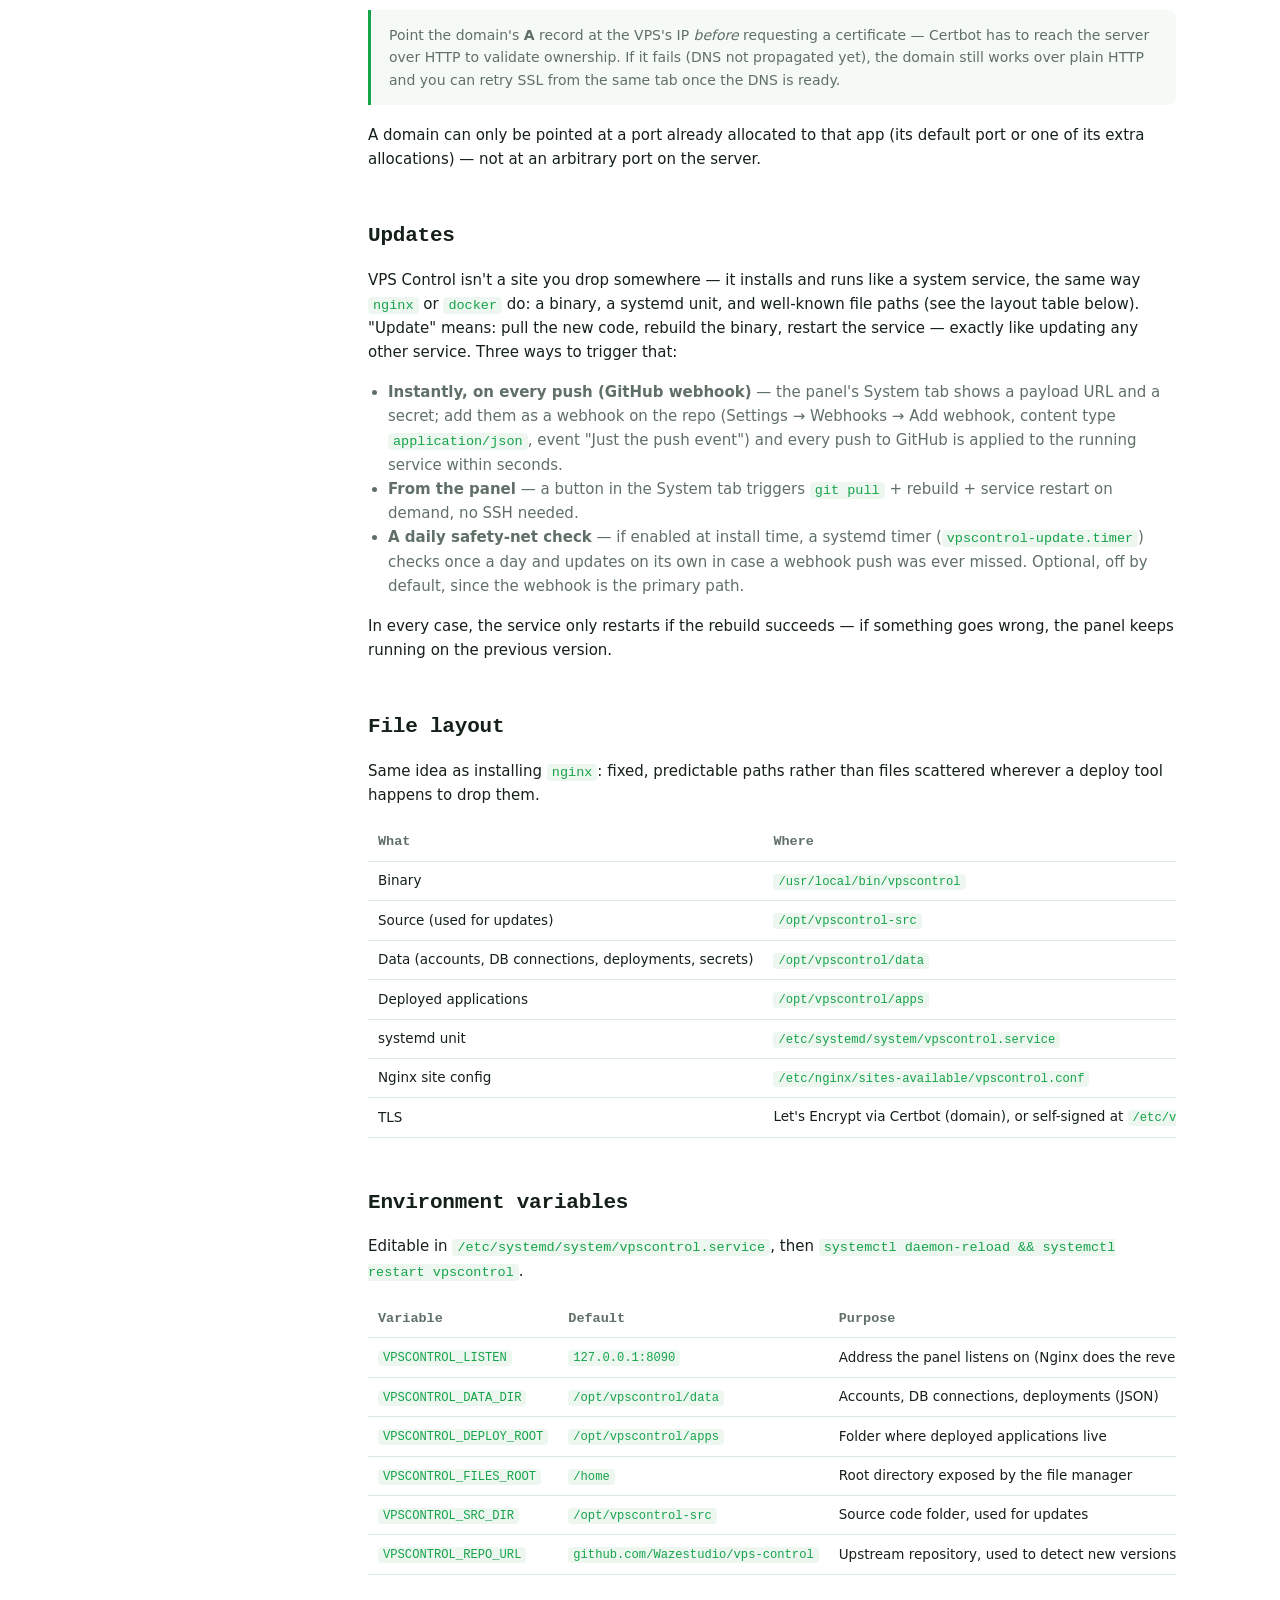
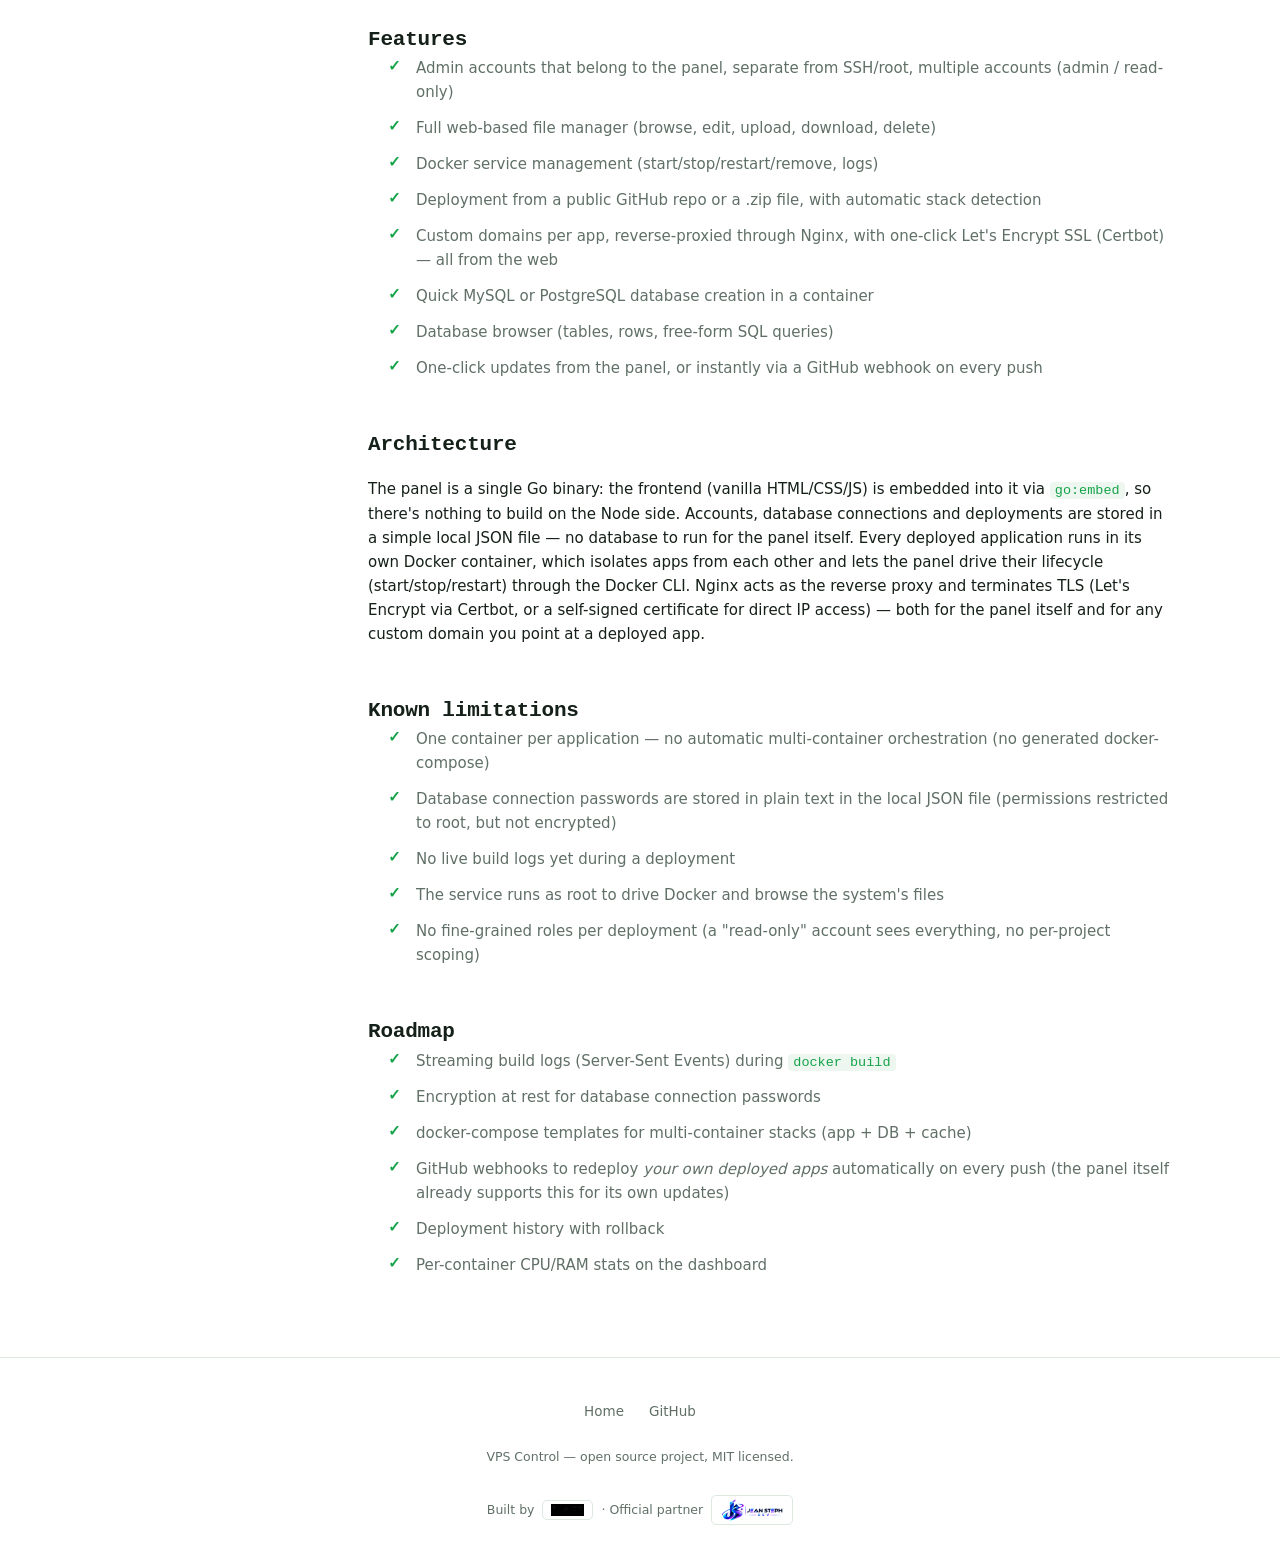
==== commit a5722b90: "Update #1.0.3" ====
--- a/docs.html
+++ b/docs.html
@@ -29,6 +29,7 @@
     <aside class="docs-toc">
       <a href="#quickstart">Quickstart</a>
       <a href="#domain">Domain or IP, HTTPS</a>
+      <a href="#app-domains">Custom domains &amp; SSL per app</a>
       <a href="#updates">Updates</a>
       <a href="#layout">File layout</a>
       <a href="#env">Environment variables</a>
@@ -80,6 +81,31 @@
       warning the first time — that's expected, click "advanced" then
       "proceed". You can always switch to a real domain later by rerunning
       the installer.</div>
+
+      <h2 id="app-domains">Custom domains &amp; SSL per app</h2>
+      <p>Each deployed app has its own <strong>Domains</strong> tab. Point any
+      hostname at one of the app's ports and VPS Control does the rest,
+      directly on the host — no SSH needed:</p>
+      <ul class="check-list">
+        <li>Generates the Nginx reverse-proxy config for that domain and
+        enables it (<code>nginx -t</code> then a reload — nothing is applied
+        if the config is invalid)</li>
+        <li>Optionally requests a free Let's Encrypt certificate via Certbot
+        for that domain, right when you add it (or later, from the same
+        tab)</li>
+        <li>Shows the certificate status (HTTP only / active / error) and
+        lets you retry a failed request once your DNS is in place</li>
+        <li>Removing a domain deletes its Nginx config and certificate and
+        reloads Nginx</li>
+      </ul>
+      <div class="callout">Point the domain's <strong>A</strong> record at
+      the VPS's IP <em>before</em> requesting a certificate — Certbot has to
+      reach the server over HTTP to validate ownership. If it fails (DNS not
+      propagated yet), the domain still works over plain HTTP and you can
+      retry SSL from the same tab once the DNS is ready.</div>
+      <p>A domain can only be pointed at a port already allocated to that
+      app (its default port or one of its extra allocations) — not at an
+      arbitrary port on the server.</p>
 
       <h2 id="updates">Updates</h2>
       <p>VPS Control isn't a site you drop somewhere — it installs and runs
@@ -146,6 +172,7 @@
         <li>Full web-based file manager (browse, edit, upload, download, delete)</li>
         <li>Docker service management (start/stop/restart/remove, logs)</li>
         <li>Deployment from a public GitHub repo or a .zip file, with automatic stack detection</li>
+        <li>Custom domains per app, reverse-proxied through Nginx, with one-click Let's Encrypt SSL (Certbot) — all from the web</li>
         <li>Quick MySQL or PostgreSQL database creation in a container</li>
         <li>Database browser (tables, rows, free-form SQL queries)</li>
         <li>One-click updates from the panel, or instantly via a GitHub webhook on every push</li>
@@ -160,7 +187,8 @@
       which isolates apps from each other and lets the panel drive their
       lifecycle (start/stop/restart) through the Docker CLI. Nginx acts as
       the reverse proxy and terminates TLS (Let's Encrypt via Certbot, or a
-      self-signed certificate for direct IP access).</p>
+      self-signed certificate for direct IP access) — both for the panel
+      itself and for any custom domain you point at a deployed app.</p>
 
       <h2 id="limitations">Known limitations</h2>
       <ul class="check-list">
@@ -194,6 +222,10 @@
     <div class="footer-credit">
       <span>Built by</span>
       <span class="waze-badge"><img src="/assets/waze-studio-logo.jpg" alt="Waze Studio"></span>
+      <span>· Official partner</span>
+      <a href="https://www.lordobitotech.xyz" target="_blank" rel="noopener" class="partner-badge" title="Jean Steph Dev — official partner">
+        <img src="/assets/jean-steph-dev-logo.png" alt="Jean Steph Dev">
+      </a>
     </div>
   </div>
 </footer>
--- a/style.css
+++ b/style.css
@@ -1,273 +1,1176 @@
 /* ------------------------------------------------------------------
    VPS Control — marketing site
-   Direction: "admin console" — the subject (a panel that drives a
-   server from a terminal) justifies a monospace display face for
-   headings, on a dark-green background close to the logo, with a
-   single real animation (the terminal "typing" the install command
-   in the hero).
+   Direction: clean white + green developer interface
+   Theme: white background, green accents, dark terminal/code blocks
 ------------------------------------------------------------------- */
 
 :root {
-  --bg: #060f0b;
-  --bg-elevated: #0d1f16;
-  --bg-elevated-2: #122a1d;
-  --border: #1b3324;
-  --green: #2ecc71;
-  --green-bright: #58e08c;
-  --green-soft: rgba(46, 204, 113, 0.14);
-  --text: #eafbf1;
-  --text-muted: #83a693;
-  --font-display: ui-monospace, SFMono-Regular, "Cascadia Mono", "JetBrains Mono", Consolas, monospace;
+  --bg: #ffffff;
+  --bg-elevated: #f6faf7;
+  --bg-elevated-2: #edf7f0;
+
+  --border: #dce9df;
+
+  --green: #16a34a;
+  --green-bright: #22c55e;
+  --green-soft: rgba(22, 163, 74, 0.10);
+
+  --text: #142018;
+  --text-muted: #607067;
+
+  --font-display: ui-monospace, SFMono-Regular, "Cascadia Mono",
+    "JetBrains Mono", Consolas, monospace;
+
   --font-body: system-ui, -apple-system, "Segoe UI", Roboto, sans-serif;
+
   --max-width: 1120px;
   --radius: 12px;
 }
 
-* { box-sizing: border-box; }
-html { scroll-behavior: smooth; }
-/* Safety net: with min-width:0 applied below on grid items, this should
-   never be needed, but it costs nothing to guarantee no page ever scrolls
-   sideways on a phone. */
-html, body { max-width: 100%; overflow-x: hidden; }
+* {
+  box-sizing: border-box;
+}
+
+html {
+  scroll-behavior: smooth;
+}
+
+html,
+body {
+  max-width: 100%;
+  overflow-x: hidden;
+}
 
 @media (prefers-reduced-motion: reduce) {
-  html { scroll-behavior: auto; }
-  * { animation-duration: 0.001ms !important; animation-iteration-count: 1 !important; }
-}
+  html {
+    scroll-behavior: auto;
+  }
+
+  * {
+    animation-duration: 0.001ms !important;
+    animation-iteration-count: 1 !important;
+  }
+}
+
+/* ---- Base ---- */
 
 body {
   margin: 0;
+
   background:
-    radial-gradient(ellipse 900px 500px at 15% -10%, rgba(46,204,113,0.10), transparent 60%),
+    radial-gradient(
+      ellipse 900px 500px at 15% -10%,
+      rgba(22, 163, 74, 0.06),
+      transparent 60%
+    ),
     var(--bg);
+
   color: var(--text);
   font-family: var(--font-body);
   line-height: 1.6;
   -webkit-font-smoothing: antialiased;
 }
 
-a { color: var(--green); text-decoration: none; }
-a:hover { text-decoration: underline; }
-a:focus-visible, button:focus-visible, input:focus-visible, textarea:focus-visible {
-  outline: 2px solid var(--green-bright); outline-offset: 2px;
-}
-
-.container { max-width: var(--max-width); margin: 0 auto; padding: 0 24px; }
-
-h1, h2, h3 { font-family: var(--font-display); font-weight: 600; letter-spacing: -0.01em; margin: 0; }
+a {
+  color: var(--green);
+  text-decoration: none;
+}
+
+a:hover {
+  text-decoration: underline;
+}
+
+a:focus-visible,
+button:focus-visible,
+input:focus-visible,
+textarea:focus-visible {
+  outline: 2px solid var(--green-bright);
+  outline-offset: 2px;
+}
+
+.container {
+  max-width: var(--max-width);
+  margin: 0 auto;
+  padding: 0 24px;
+}
+
+h1,
+h2,
+h3 {
+  font-family: var(--font-display);
+  font-weight: 600;
+  letter-spacing: -0.01em;
+  margin: 0;
+}
 
 /* ---- Nav ---- */
+
 .site-nav {
-  position: sticky; top: 0; z-index: 30;
-  background: rgba(6, 15, 11, 0.88);
-  backdrop-filter: blur(8px);
+  position: sticky;
+  top: 0;
+  z-index: 30;
+
+  background: rgba(255, 255, 255, 0.92);
+  backdrop-filter: blur(10px);
+
   border-bottom: 1px solid var(--border);
 }
-.site-nav .container { display: flex; align-items: center; justify-content: space-between; padding: 14px 24px; }
-.brand { display: flex; align-items: center; gap: 10px; font-family: var(--font-display); font-weight: 600; font-size: 15px; }
-.brand img { height: 30px; width: auto; border-radius: 6px; }
-.nav-links { display: flex; gap: 26px; align-items: center; }
-.nav-links a.nav-link { color: var(--text-muted); font-size: 14px; font-family: var(--font-body); }
-.nav-links a.nav-link:hover { color: var(--text); text-decoration: none; }
-.btn-github { background: var(--green); color: #04140c !important; padding: 8px 16px; border-radius: 7px; font-weight: 600; font-size: 13px; font-family: var(--font-body); }
-.btn-github:hover { background: var(--green-bright); text-decoration: none; }
+
+.site-nav .container {
+  display: flex;
+  align-items: center;
+  justify-content: space-between;
+  padding: 14px 24px;
+}
+
+.brand {
+  display: flex;
+  align-items: center;
+  gap: 10px;
+
+  font-family: var(--font-display);
+  font-weight: 600;
+  font-size: 15px;
+
+  color: var(--text);
+}
+
+.brand img {
+  height: 30px;
+  width: auto;
+  border-radius: 6px;
+}
+
+.nav-links {
+  display: flex;
+  gap: 26px;
+  align-items: center;
+}
+
+.nav-links a.nav-link {
+  color: var(--text-muted);
+  font-size: 14px;
+  font-family: var(--font-body);
+}
+
+.nav-links a.nav-link:hover {
+  color: var(--green);
+  text-decoration: none;
+}
+
+.btn-github {
+  background: var(--green);
+  color: #ffffff !important;
+
+  padding: 8px 16px;
+  border-radius: 7px;
+
+  font-weight: 600;
+  font-size: 13px;
+  font-family: var(--font-body);
+
+  transition:
+    background 0.15s ease,
+    transform 0.15s ease;
+}
+
+.btn-github:hover {
+  background: var(--green-bright);
+  text-decoration: none;
+  transform: translateY(-1px);
+}
 
 .nav-toggle {
   display: none;
-  background: none; border: 1px solid var(--border); border-radius: 7px;
-  width: 38px; height: 38px; color: var(--text); cursor: pointer; font-size: 18px;
-}
-.mobile-menu { display: none; }
+
+  background: #ffffff;
+  border: 1px solid var(--border);
+  border-radius: 7px;
+
+  width: 38px;
+  height: 38px;
+
+  color: var(--text);
+  cursor: pointer;
+  font-size: 18px;
+}
+
+.nav-toggle:hover {
+  border-color: var(--green);
+  color: var(--green);
+}
+
+.mobile-menu {
+  display: none;
+}
 
 @media (max-width: 760px) {
-  .nav-links { display: none; }
-  .nav-toggle { display: block; }
+  .nav-links {
+    display: none;
+  }
+
+  .nav-toggle {
+    display: block;
+  }
+
   .mobile-menu.open {
-    display: flex; flex-direction: column; gap: 2px; padding: 10px 16px 16px;
-    border-top: 1px solid var(--border); background: var(--bg);
-  }
-  .mobile-menu a { padding: 10px 4px; color: var(--text-muted); font-size: 15px; }
-  .mobile-menu a.btn-github { color: #04140c !important; text-align: center; margin-top: 8px; }
+    display: flex;
+    flex-direction: column;
+    gap: 2px;
+
+    padding: 10px 16px 16px;
+
+    border-top: 1px solid var(--border);
+    background: #ffffff;
+  }
+
+  .mobile-menu a {
+    padding: 10px 4px;
+    color: var(--text-muted);
+    font-size: 15px;
+  }
+
+  .mobile-menu a:hover {
+    color: var(--green);
+    text-decoration: none;
+  }
+
+  .mobile-menu a.btn-github {
+    color: #ffffff !important;
+    text-align: center;
+    margin-top: 8px;
+  }
 }
 
 /* ---- Hero ---- */
-.hero { padding: clamp(50px, 8vw, 100px) 0 70px; }
-.hero-grid { display: grid; grid-template-columns: 1.1fr 1fr; gap: 48px; align-items: center; }
-.hero-grid > * { min-width: 0; } /* prevents grid blowout from the long command inside .terminal */
-@media (max-width: 900px) { .hero-grid { grid-template-columns: 1fr; } }
-
-.eyebrow-line { display: flex; align-items: center; gap: 8px; color: var(--text-muted); font-size: 13px; margin-bottom: 18px; }
-.eyebrow-line .dot { width: 7px; height: 7px; border-radius: 50%; background: var(--green); box-shadow: 0 0 8px var(--green); }
+
+.hero {
+  padding: clamp(50px, 8vw, 100px) 0 70px;
+}
+
+.hero-grid {
+  display: grid;
+  grid-template-columns: 1.1fr 1fr;
+  gap: 48px;
+  align-items: center;
+}
+
+.hero-grid > * {
+  min-width: 0;
+}
+
+@media (max-width: 900px) {
+  .hero-grid {
+    grid-template-columns: 1fr;
+  }
+}
+
+.eyebrow-line {
+  display: flex;
+  align-items: center;
+  gap: 8px;
+
+  color: var(--text-muted);
+  font-size: 13px;
+
+  margin-bottom: 18px;
+}
+
+.eyebrow-line .dot {
+  width: 7px;
+  height: 7px;
+
+  border-radius: 50%;
+  background: var(--green);
+
+  box-shadow: 0 0 8px rgba(22, 163, 74, 0.45);
+}
 
 .hero h1 {
   font-size: clamp(28px, 4.4vw, 44px);
   line-height: 1.18;
   margin-bottom: 18px;
 }
-.hero h1 .accent { color: var(--green); }
-.hero p.tagline { font-family: var(--font-body); font-size: 17px; color: var(--text-muted); max-width: 52ch; margin: 0 0 30px; }
-.hero-ctas { display: flex; gap: 12px; flex-wrap: wrap; }
-
-.btn { display: inline-flex; align-items: center; gap: 8px; padding: 12px 20px; border-radius: 8px; font-weight: 600; font-size: 14px; font-family: var(--font-body); border: 1px solid transparent; cursor: pointer; }
-.btn-primary { background: var(--green); color: #04140c; }
-.btn-primary:hover { background: var(--green-bright); text-decoration: none; }
-.btn-secondary { background: var(--bg-elevated-2); color: var(--text); border-color: var(--border); }
-.btn-secondary:hover { border-color: var(--green); text-decoration: none; }
-
-/* ---- Terminal mockup (hero) ---- */
+
+.hero h1 .accent {
+  color: var(--green);
+}
+
+.hero p.tagline {
+  font-family: var(--font-body);
+  font-size: 17px;
+  color: var(--text-muted);
+
+  max-width: 52ch;
+  margin: 0 0 30px;
+}
+
+.hero-ctas {
+  display: flex;
+  gap: 12px;
+  flex-wrap: wrap;
+}
+
+/* ---- Buttons ---- */
+
+.btn {
+  display: inline-flex;
+  align-items: center;
+  gap: 8px;
+
+  padding: 12px 20px;
+  border-radius: 8px;
+
+  font-weight: 600;
+  font-size: 14px;
+  font-family: var(--font-body);
+
+  border: 1px solid transparent;
+  cursor: pointer;
+
+  transition:
+    background 0.15s ease,
+    border-color 0.15s ease,
+    color 0.15s ease,
+    transform 0.15s ease;
+}
+
+.btn:hover {
+  transform: translateY(-1px);
+}
+
+.btn-primary {
+  background: var(--green);
+  color: #ffffff;
+}
+
+.btn-primary:hover {
+  background: var(--green-bright);
+  text-decoration: none;
+}
+
+.btn-secondary {
+  background: #ffffff;
+  color: var(--text);
+  border-color: var(--border);
+}
+
+.btn-secondary:hover {
+  border-color: var(--green);
+  color: var(--green);
+  text-decoration: none;
+}
+
+/* ---- Terminal mockup ---- */
+
 .terminal {
-  background: #04100a;
-  border: 1px solid var(--border);
+  background: #07110b;
+
+  border: 1px solid #183522;
   border-radius: var(--radius);
+
   overflow: hidden;
-  box-shadow: 0 30px 60px -20px rgba(0,0,0,0.6);
-}
-.terminal-bar { display: flex; gap: 6px; padding: 11px 14px; background: var(--bg-elevated); border-bottom: 1px solid var(--border); }
-.terminal-bar span { width: 10px; height: 10px; border-radius: 50%; background: #2a4535; }
-.terminal-body { padding: 20px; font-family: var(--font-display); font-size: 13px; line-height: 1.8; min-height: 200px; overflow-x: auto; }
-.terminal-body .prompt { color: var(--text-muted); }
-.terminal-body .cmd { color: var(--text); }
-.terminal-body .out { color: var(--green); display: block; opacity: 0; animation: reveal 0.4s forwards; }
-.terminal-body .out.o1 { animation-delay: 1.4s; }
-.terminal-body .out.o2 { animation-delay: 1.9s; }
-.terminal-body .out.o3 { animation-delay: 2.4s; }
-.terminal-body .out.o4 { animation-delay: 2.9s; color: var(--green-bright); font-weight: 600; }
-.typed { display: inline-block; overflow: hidden; white-space: nowrap; border-right: 2px solid var(--green); width: 0; animation: type 1.3s steps(56) forwards, blink 0.8s step-end infinite; }
-@keyframes type { to { width: 56ch; } }
-@keyframes blink { 50% { border-color: transparent; } }
-@keyframes reveal { to { opacity: 1; } }
+
+  box-shadow:
+    0 30px 60px -20px rgba(0, 0, 0, 0.30);
+}
+
+.terminal-bar {
+  display: flex;
+  gap: 6px;
+
+  padding: 11px 14px;
+
+  background: #0d1f15;
+  border-bottom: 1px solid #183522;
+}
+
+.terminal-bar span {
+  width: 10px;
+  height: 10px;
+
+  border-radius: 50%;
+  background: #2a4535;
+}
+
+.terminal-body {
+  padding: 20px;
+
+  font-family: var(--font-display);
+  font-size: 13px;
+  line-height: 1.8;
+
+  min-height: 200px;
+
+  overflow-x: auto;
+
+  color: #eafbf1;
+}
+
+.terminal-body .prompt {
+  color: #83a693;
+}
+
+.terminal-body .cmd {
+  color: #eafbf1;
+}
+
+.terminal-body .out {
+  color: #2ecc71;
+
+  display: block;
+
+  opacity: 0;
+
+  animation: reveal 0.4s forwards;
+}
+
+.terminal-body .out.o1 {
+  animation-delay: 1.4s;
+}
+
+.terminal-body .out.o2 {
+  animation-delay: 1.9s;
+}
+
+.terminal-body .out.o3 {
+  animation-delay: 2.4s;
+}
+
+.terminal-body .out.o4 {
+  animation-delay: 2.9s;
+
+  color: #58e08c;
+  font-weight: 600;
+}
+
+.typed {
+  display: inline-block;
+
+  overflow: hidden;
+  white-space: nowrap;
+
+  border-right: 2px solid #2ecc71;
+
+  width: 0;
+
+  animation:
+    type 1.3s steps(56) forwards,
+    blink 0.8s step-end infinite;
+}
+
+@keyframes type {
+  to {
+    width: 56ch;
+  }
+}
+
+@keyframes blink {
+  50% {
+    border-color: transparent;
+  }
+}
+
+@keyframes reveal {
+  to {
+    opacity: 1;
+  }
+}
 
 /* ---- Code / copy box ---- */
+
 .code-box {
   background: var(--bg-elevated);
+
   border: 1px solid var(--border);
   border-radius: 10px;
+
   padding: 14px 16px;
+
   display: flex;
   align-items: center;
   justify-content: space-between;
+
   gap: 14px;
+
   font-family: var(--font-display);
   font-size: 13px;
-  color: var(--green);
+
+  color: var(--green);
+
   min-width: 0;
 }
-.code-box code { overflow-x: auto; white-space: pre; min-width: 0; }
+
+.code-box code {
+  overflow-x: auto;
+  white-space: pre;
+  min-width: 0;
+}
+
 .code-box button {
-  background: var(--bg-elevated-2);
+  background: #ffffff;
+
   border: 1px solid var(--border);
   color: var(--text-muted);
+
   border-radius: 6px;
+
   padding: 7px 12px;
+
   font-size: 12px;
   cursor: pointer;
+
   font-family: var(--font-body);
+
   flex-shrink: 0;
 }
-.code-box button:hover { color: var(--text); border-color: var(--green); }
+
+.code-box button:hover {
+  color: var(--green);
+  border-color: var(--green);
+}
 
 pre.code-block {
-  background: var(--bg-elevated);
-  border: 1px solid var(--border);
+  background: #0b1710;
+
+  border: 1px solid #183522;
   border-radius: 10px;
+
   padding: 16px 18px;
+
   overflow-x: auto;
+
   font-family: var(--font-display);
   font-size: 13px;
   line-height: 1.6;
-}
-code { font-family: var(--font-display); background: var(--bg-elevated-2); padding: 1px 5px; border-radius: 4px; font-size: 0.9em; }
-pre code { background: none; padding: 0; }
+
+  color: #eafbf1;
+}
+
+code {
+  font-family: var(--font-display);
+
+  background: var(--bg-elevated-2);
+
+  padding: 1px 5px;
+
+  border-radius: 4px;
+
+  font-size: 0.9em;
+
+  color: var(--green);
+}
+
+pre code {
+  background: none;
+  padding: 0;
+  color: inherit;
+}
 
 /* ---- Sections ---- */
-section { padding: clamp(50px, 7vw, 80px) 0; }
-section.alt { background: var(--bg-elevated); border-top: 1px solid var(--border); border-bottom: 1px solid var(--border); }
-.section-head { max-width: 640px; margin: 0 0 40px; }
-.section-head h2 { font-size: clamp(22px, 3vw, 30px); margin-bottom: 10px; }
-.section-head p { color: var(--text-muted); font-size: 15px; margin: 0; }
-.section-head.center { margin-left: auto; margin-right: auto; text-align: center; }
-
-/* ---- Steps (a genuine 1-2-3 sequence) ---- */
-.steps-grid { display: grid; grid-template-columns: repeat(3, 1fr); gap: 20px; }
-@media (max-width: 800px) { .steps-grid { grid-template-columns: 1fr; } }
-.step-card { border: 1px solid var(--border); border-radius: var(--radius); padding: 24px; background: var(--bg); }
-.step-card .num { font-family: var(--font-display); color: var(--green); font-size: 13px; margin-bottom: 12px; }
-.step-card h3 { font-size: 16px; margin-bottom: 8px; }
-.step-card p { color: var(--text-muted); font-size: 14px; margin: 0; }
-
-/* ---- Feature grid ---- */
-.features-grid { display: grid; grid-template-columns: repeat(3, 1fr); gap: 18px; }
-@media (max-width: 900px) { .features-grid { grid-template-columns: repeat(2, 1fr); } }
-@media (max-width: 600px) { .features-grid { grid-template-columns: 1fr; } }
-
-.feature-card {
-  background: var(--bg);
+
+section {
+  padding: clamp(50px, 7vw, 80px) 0;
+}
+
+section.alt {
+  background: var(--bg-elevated);
+
+  border-top: 1px solid var(--border);
+  border-bottom: 1px solid var(--border);
+}
+
+.section-head {
+  max-width: 640px;
+  margin: 0 0 40px;
+}
+
+.section-head h2 {
+  font-size: clamp(22px, 3vw, 30px);
+  margin-bottom: 10px;
+}
+
+.section-head p {
+  color: var(--text-muted);
+  font-size: 15px;
+  margin: 0;
+}
+
+.section-head.center {
+  margin-left: auto;
+  margin-right: auto;
+
+  text-align: center;
+}
+
+/* ---- Steps ---- */
+
+.steps-grid {
+  display: grid;
+
+  grid-template-columns: repeat(3, 1fr);
+
+  gap: 20px;
+}
+
+@media (max-width: 800px) {
+  .steps-grid {
+    grid-template-columns: 1fr;
+  }
+}
+
+.step-card {
   border: 1px solid var(--border);
   border-radius: var(--radius);
+
+  padding: 24px;
+
+  background: #ffffff;
+
+  transition:
+    border-color 0.15s ease,
+    box-shadow 0.15s ease,
+    transform 0.15s ease;
+}
+
+.step-card:hover {
+  border-color: var(--green);
+
+  box-shadow:
+    0 10px 30px rgba(22, 163, 74, 0.07);
+
+  transform: translateY(-2px);
+}
+
+.step-card .num {
+  font-family: var(--font-display);
+
+  color: var(--green);
+
+  font-size: 13px;
+
+  margin-bottom: 12px;
+}
+
+.step-card h3 {
+  font-size: 16px;
+  margin-bottom: 8px;
+}
+
+.step-card p {
+  color: var(--text-muted);
+
+  font-size: 14px;
+
+  margin: 0;
+}
+
+/* ---- Feature grid ---- */
+
+.features-grid {
+  display: grid;
+
+  grid-template-columns: repeat(3, 1fr);
+
+  gap: 18px;
+}
+
+@media (max-width: 900px) {
+  .features-grid {
+    grid-template-columns: repeat(2, 1fr);
+  }
+}
+
+@media (max-width: 600px) {
+  .features-grid {
+    grid-template-columns: 1fr;
+  }
+}
+
+.feature-card {
+  background: #ffffff;
+
+  border: 1px solid var(--border);
+  border-radius: var(--radius);
+
   padding: 22px;
-  transition: border-color 0.15s ease, transform 0.15s ease;
-}
-.feature-card:hover { border-color: var(--green); transform: translateY(-2px); }
+
+  transition:
+    border-color 0.15s ease,
+    transform 0.15s ease,
+    box-shadow 0.15s ease;
+}
+
+.feature-card:hover {
+  border-color: var(--green);
+
+  transform: translateY(-2px);
+
+  box-shadow:
+    0 10px 30px rgba(22, 163, 74, 0.08);
+}
+
 .feature-card .icon-badge {
-  width: 38px; height: 38px; border-radius: 9px; background: var(--green-soft);
-  display: flex; align-items: center; justify-content: center; font-size: 18px; margin-bottom: 14px;
-}
-.feature-card h3 { font-size: 15.5px; margin-bottom: 8px; }
-.feature-card p { margin: 0; color: var(--text-muted); font-size: 13.5px; line-height: 1.55; }
+  width: 38px;
+  height: 38px;
+
+  border-radius: 9px;
+
+  background: var(--green-soft);
+
+  color: var(--green);
+
+  display: flex;
+  align-items: center;
+  justify-content: center;
+
+  font-size: 18px;
+
+  margin-bottom: 14px;
+}
+
+.feature-card h3 {
+  font-size: 15.5px;
+  margin-bottom: 8px;
+}
+
+.feature-card p {
+  margin: 0;
+
+  color: var(--text-muted);
+
+  font-size: 13.5px;
+
+  line-height: 1.55;
+}
 
 /* ---- Install tabs ---- */
-.install-tabs { max-width: 640px; margin: 0 auto; }
-.tab-switch { display: flex; gap: 6px; background: var(--bg); border: 1px solid var(--border); border-radius: 9px; padding: 4px; margin-bottom: 16px; }
+
+.install-tabs {
+  max-width: 640px;
+  margin: 0 auto;
+}
+
+.tab-switch {
+  display: flex;
+
+  gap: 6px;
+
+  background: var(--bg-elevated);
+
+  border: 1px solid var(--border);
+  border-radius: 9px;
+
+  padding: 4px;
+
+  margin-bottom: 16px;
+}
+
 .tab-switch button {
-  flex: 1; background: none; border: none; color: var(--text-muted); padding: 9px 12px; border-radius: 6px;
-  font-family: var(--font-body); font-size: 13.5px; cursor: pointer; font-weight: 500;
-}
-.tab-switch button.active { background: var(--green-soft); color: var(--green); }
-.install-pane { display: none; }
-.install-pane.active { display: block; }
-.install-note { text-align: center; color: var(--text-muted); font-size: 13px; margin-top: 14px; }
+  flex: 1;
+
+  background: none;
+  border: none;
+
+  color: var(--text-muted);
+
+  padding: 9px 12px;
+
+  border-radius: 6px;
+
+  font-family: var(--font-body);
+  font-size: 13.5px;
+
+  cursor: pointer;
+  font-weight: 500;
+
+  transition:
+    background 0.15s ease,
+    color 0.15s ease;
+}
+
+.tab-switch button:hover {
+  color: var(--green);
+}
+
+.tab-switch button.active {
+  background: var(--green-soft);
+  color: var(--green);
+}
+
+.install-pane {
+  display: none;
+}
+
+.install-pane.active {
+  display: block;
+}
+
+.install-note {
+  text-align: center;
+
+  color: var(--text-muted);
+
+  font-size: 13px;
+
+  margin-top: 14px;
+}
 
 /* ---- Check list ---- */
-.check-list { list-style: none; padding: 0; margin: 0; display: grid; gap: 12px; }
-.check-list li { padding-left: 28px; position: relative; color: var(--text-muted); font-size: 14.5px; }
-.check-list li::before { content: "✓"; position: absolute; left: 0; top: 0; color: var(--green); font-weight: 700; font-family: var(--font-display); }
+
+.check-list {
+  list-style: none;
+
+  padding: 0;
+  margin: 0;
+
+  display: grid;
+
+  gap: 12px;
+}
+
+.check-list li {
+  padding-left: 28px;
+
+  position: relative;
+
+  color: var(--text-muted);
+
+  font-size: 14.5px;
+}
+
+.check-list li::before {
+  content: "✓";
+
+  position: absolute;
+
+  left: 0;
+  top: 0;
+
+  color: var(--green);
+
+  font-weight: 700;
+
+  font-family: var(--font-display);
+}
 
 /* ---- Footer ---- */
-footer { padding: 40px 0; border-top: 1px solid var(--border); }
-footer .container { display: flex; flex-direction: column; align-items: center; gap: 10px; text-align: center; }
-footer .footer-links a { color: var(--text-muted); margin: 0 10px; font-size: 13.5px; }
-footer .footer-links a:hover { color: var(--green); }
-footer .footer-note { color: var(--text-muted); font-size: 12.5px; }
-.footer-credit { display: flex; align-items: center; gap: 8px; margin-top: 6px; color: var(--text-muted); font-size: 12.5px; }
-.waze-badge { display: inline-flex; align-items: center; background: #fff; border-radius: 5px; padding: 3px 8px; line-height: 0; }
-.waze-badge img { height: 12px; width: auto; display: block; }
+
+footer {
+  padding: 40px 0;
+
+  border-top: 1px solid var(--border);
+
+  background: #ffffff;
+}
+
+footer .container {
+  display: flex;
+
+  flex-direction: column;
+
+  align-items: center;
+
+  gap: 10px;
+
+  text-align: center;
+}
+
+footer .footer-links a {
+  color: var(--text-muted);
+
+  margin: 0 10px;
+
+  font-size: 13.5px;
+}
+
+footer .footer-links a:hover {
+  color: var(--green);
+}
+
+footer .footer-note {
+  color: var(--text-muted);
+
+  font-size: 12.5px;
+}
+
+.footer-credit {
+  display: flex;
+
+  align-items: center;
+
+  flex-wrap: wrap;
+
+  justify-content: center;
+
+  gap: 8px;
+
+  margin-top: 6px;
+
+  color: var(--text-muted);
+
+  font-size: 12.5px;
+}
+
+.waze-badge {
+  display: inline-flex;
+
+  align-items: center;
+
+  background: #ffffff;
+
+  border-radius: 5px;
+
+  padding: 3px 8px;
+
+  line-height: 0;
+
+  border: 1px solid var(--border);
+}
+
+.waze-badge img {
+  height: 12px;
+
+  width: auto;
+
+  display: block;
+}
+
+.partner-badge {
+  display: inline-flex;
+
+  align-items: center;
+
+  background: #ffffff;
+
+  border-radius: 5px;
+
+  padding: 3px 8px;
+
+  line-height: 0;
+
+  border: 1px solid var(--border);
+}
+
+.partner-badge img {
+  height: 22px;
+
+  width: auto;
+
+  display: block;
+}
 
 /* ---- Docs page ---- */
-.docs-layout { display: grid; grid-template-columns: 220px 1fr; gap: 44px; align-items: start; }
-/* min-width:0 is the fix for the classic CSS-grid overflow bug: without it,
-   a grid item with a long unbreakable child (a <pre> code line, a wide
-   table) refuses to shrink below its content's natural width, which widens
-   the whole grid — and the page — past the viewport on a phone. */
-.docs-layout > * { min-width: 0; }
+
+.docs-layout {
+  display: grid;
+
+  grid-template-columns: 220px 1fr;
+
+  gap: 44px;
+
+  align-items: start;
+}
+
+.docs-layout > * {
+  min-width: 0;
+}
+
 @media (max-width: 900px) {
-  .docs-layout { grid-template-columns: 1fr; }
+  .docs-layout {
+    grid-template-columns: 1fr;
+  }
+
   .docs-toc {
-    position: static !important; flex-direction: row !important; flex-wrap: wrap;
-    gap: 8px !important; padding-bottom: 20px; border-bottom: 1px solid var(--border); margin-bottom: 20px;
-  }
-}
-.docs-toc { position: sticky; top: 90px; display: flex; flex-direction: column; gap: 4px; }
-.docs-toc a { color: var(--text-muted); font-size: 13.5px; padding: 7px 10px; border-radius: 6px; }
-.docs-toc a:hover, .docs-toc a.active { color: var(--green); background: var(--green-soft); text-decoration: none; }
-.docs-content h2 { font-size: 21px; margin-top: 48px; scroll-margin-top: 90px; }
-.docs-content h2:first-child { margin-top: 0; }
-.docs-content p, .docs-content li { font-size: 15px; overflow-wrap: break-word; }
-.docs-content table { width: 100%; border-collapse: collapse; margin: 16px 0; display: block; overflow-x: auto; }
-.docs-content th, .docs-content td { text-align: left; padding: 8px 10px; border-bottom: 1px solid var(--border); font-size: 13.5px; white-space: nowrap; }
-.docs-content th { color: var(--text-muted); font-weight: 600; font-family: var(--font-display); }
-.docs-content ul { color: var(--text-muted); padding-left: 20px; }
+    position: static !important;
+
+    flex-direction: row !important;
+    flex-wrap: wrap;
+
+    gap: 8px !important;
+
+    padding-bottom: 20px;
+
+    border-bottom: 1px solid var(--border);
+
+    margin-bottom: 20px;
+  }
+}
+
+.docs-toc {
+  position: sticky;
+
+  top: 90px;
+
+  display: flex;
+
+  flex-direction: column;
+
+  gap: 4px;
+}
+
+.docs-toc a {
+  color: var(--text-muted);
+
+  font-size: 13.5px;
+
+  padding: 7px 10px;
+
+  border-radius: 6px;
+
+  transition:
+    color 0.15s ease,
+    background 0.15s ease;
+}
+
+.docs-toc a:hover,
+.docs-toc a.active {
+  color: var(--green);
+
+  background: var(--green-soft);
+
+  text-decoration: none;
+}
+
+.docs-content h2 {
+  font-size: 21px;
+
+  margin-top: 48px;
+
+  scroll-margin-top: 90px;
+}
+
+.docs-content h2:first-child {
+  margin-top: 0;
+}
+
+.docs-content p,
+.docs-content li {
+  font-size: 15px;
+
+  overflow-wrap: break-word;
+}
+
+.docs-content table {
+  width: 100%;
+
+  border-collapse: collapse;
+
+  margin: 16px 0;
+
+  display: block;
+
+  overflow-x: auto;
+}
+
+.docs-content th,
+.docs-content td {
+  text-align: left;
+
+  padding: 8px 10px;
+
+  border-bottom: 1px solid var(--border);
+
+  font-size: 13.5px;
+
+  white-space: nowrap;
+}
+
+.docs-content th {
+  color: var(--text-muted);
+
+  font-weight: 600;
+
+  font-family: var(--font-display);
+}
+
+.docs-content ul {
+  color: var(--text-muted);
+
+  padding-left: 20px;
+}
+
 .docs-content .callout {
-  border-left: 3px solid var(--green); background: var(--bg-elevated);
-  padding: 14px 18px; border-radius: 0 8px 8px 0; margin: 18px 0; color: var(--text-muted); font-size: 14px;
+  border-left: 3px solid var(--green);
+
+  background: var(--bg-elevated);
+
+  padding: 14px 18px;
+
+  border-radius: 0 8px 8px 0;
+
+  margin: 18px 0;
+
+  color: var(--text-muted);
+
+  font-size: 14px;
+
   overflow-wrap: break-word;
 }
+
+/* ---- Inputs / forms if present ---- */
+
+input,
+textarea,
+select {
+  background: #ffffff;
+
+  border: 1px solid var(--border);
+
+  color: var(--text);
+
+  border-radius: 8px;
+
+  padding: 10px 12px;
+
+  font-family: var(--font-body);
+}
+
+input::placeholder,
+textarea::placeholder {
+  color: #8a9890;
+}
+
+input:hover,
+textarea:hover,
+select:hover {
+  border-color: #b9d2c1;
+}
+
+input:focus,
+textarea:focus,
+select:focus {
+  border-color: var(--green);
+
+  outline: none;
+
+  box-shadow:
+    0 0 0 3px rgba(22, 163, 74, 0.10);
+}
+
+/* ---- Selection ---- */
+
+::selection {
+  background: rgba(22, 163, 74, 0.18);
+  color: var(--text);
+}
+
+/* ---- Scrollbar ---- */
+
+::-webkit-scrollbar {
+  width: 9px;
+  height: 9px;
+}
+
+::-webkit-scrollbar-track {
+  background: #f3f7f4;
+}
+
+::-webkit-scrollbar-thumb {
+  background: #c5d6ca;
+  border-radius: 10px;
+}
+
+::-webkit-scrollbar-thumb:hover {
+  background: var(--green);
+}
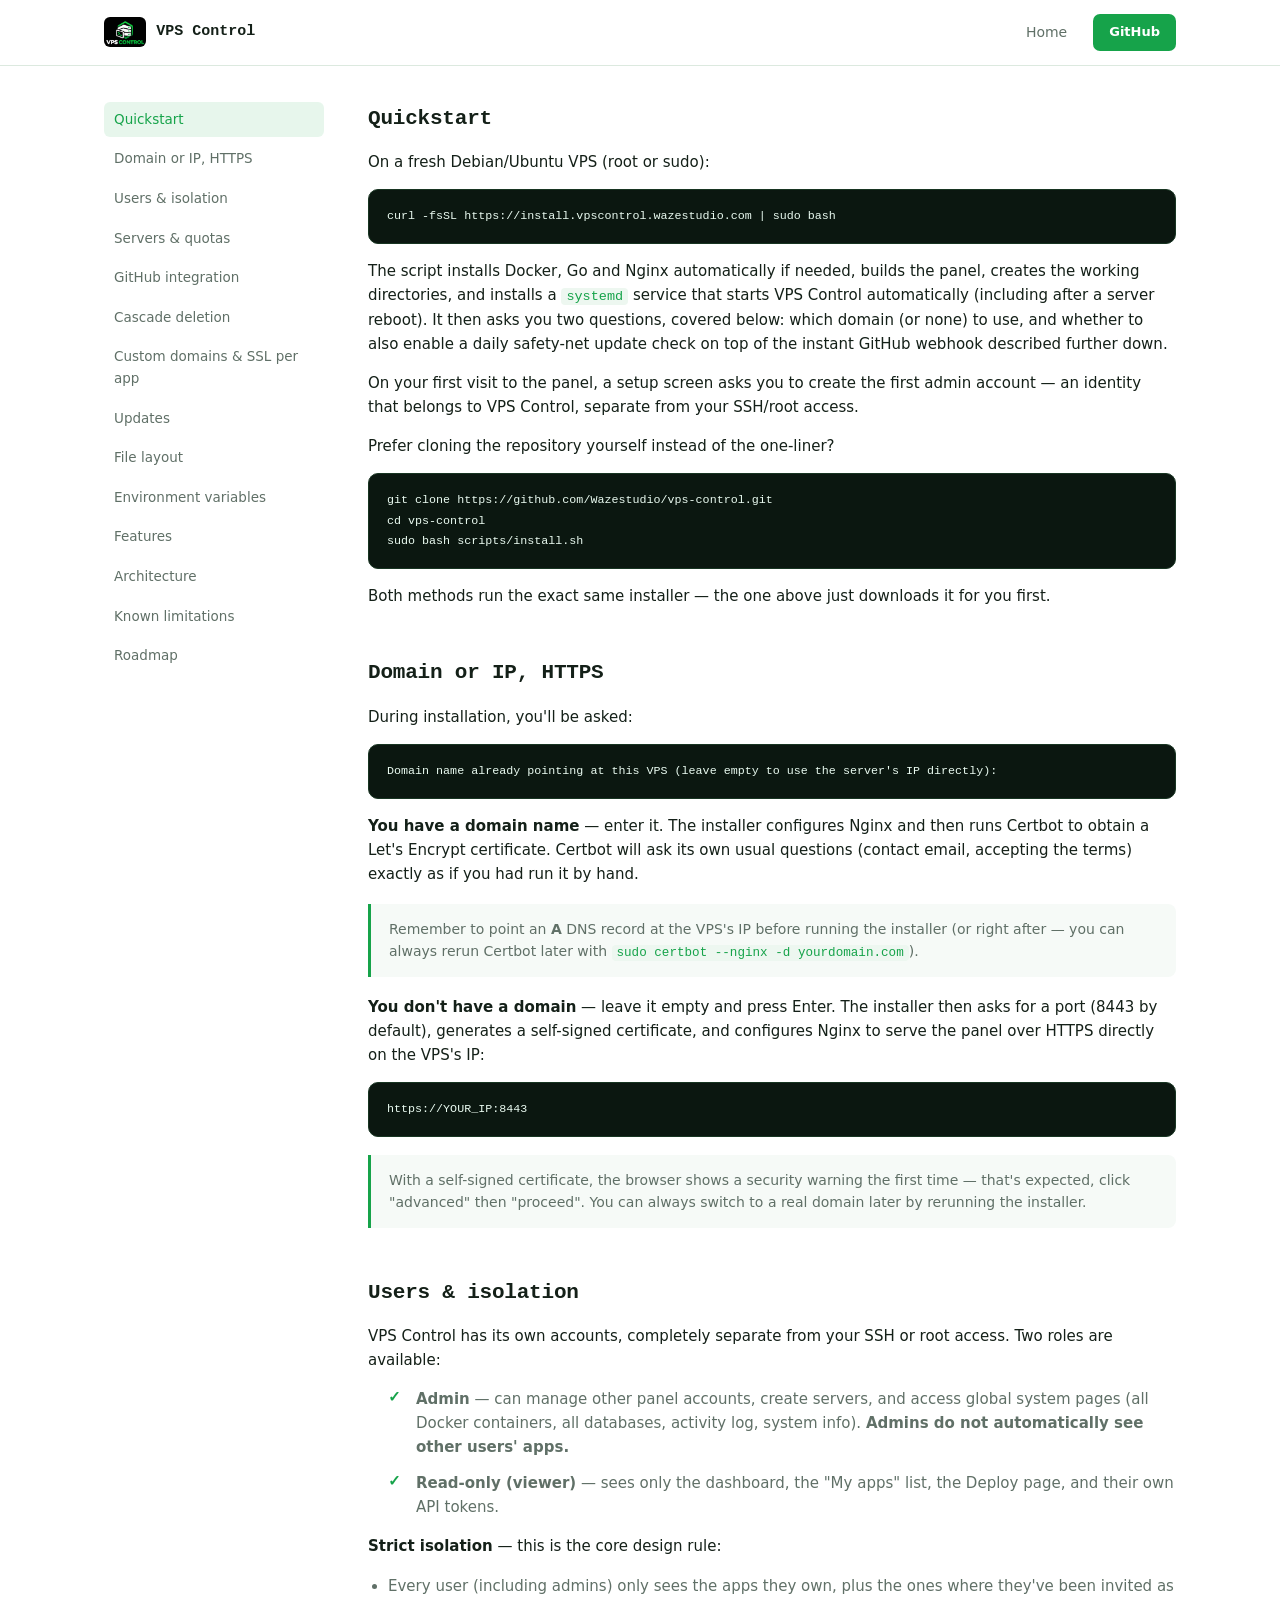
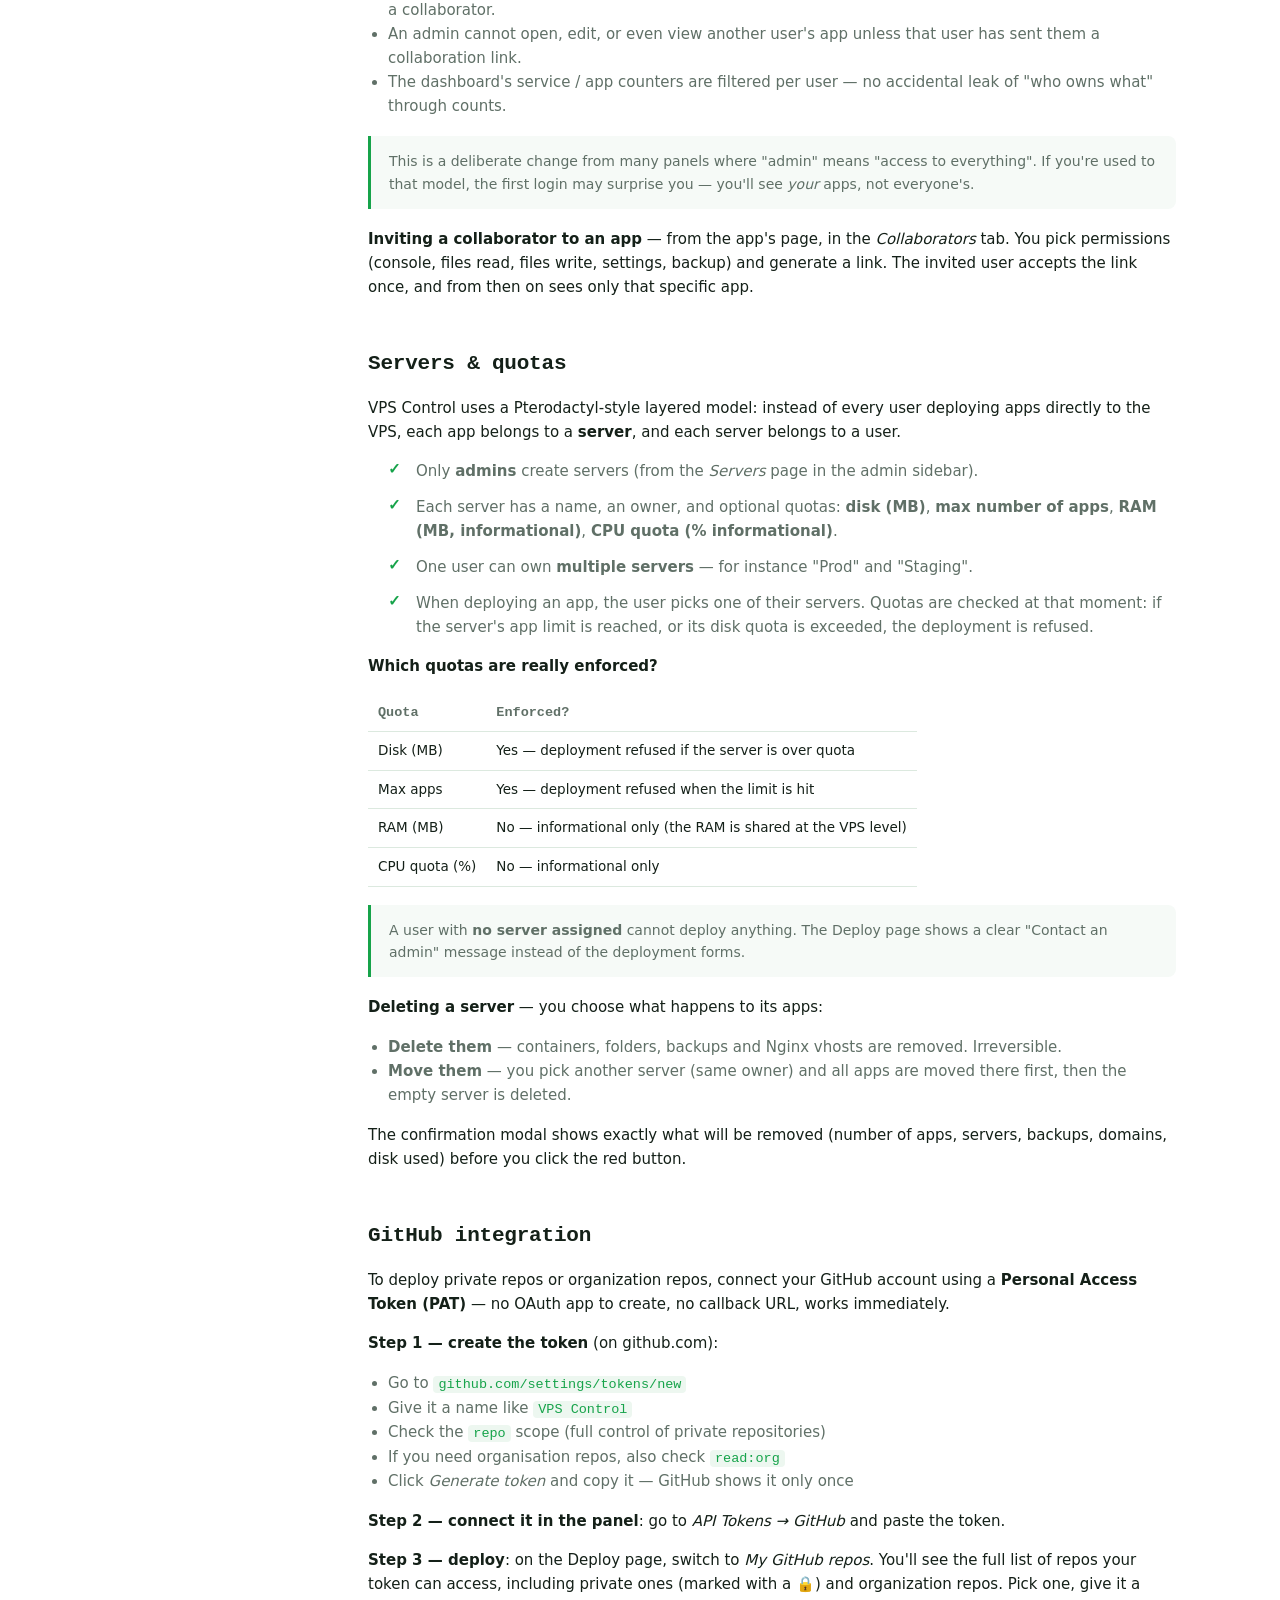
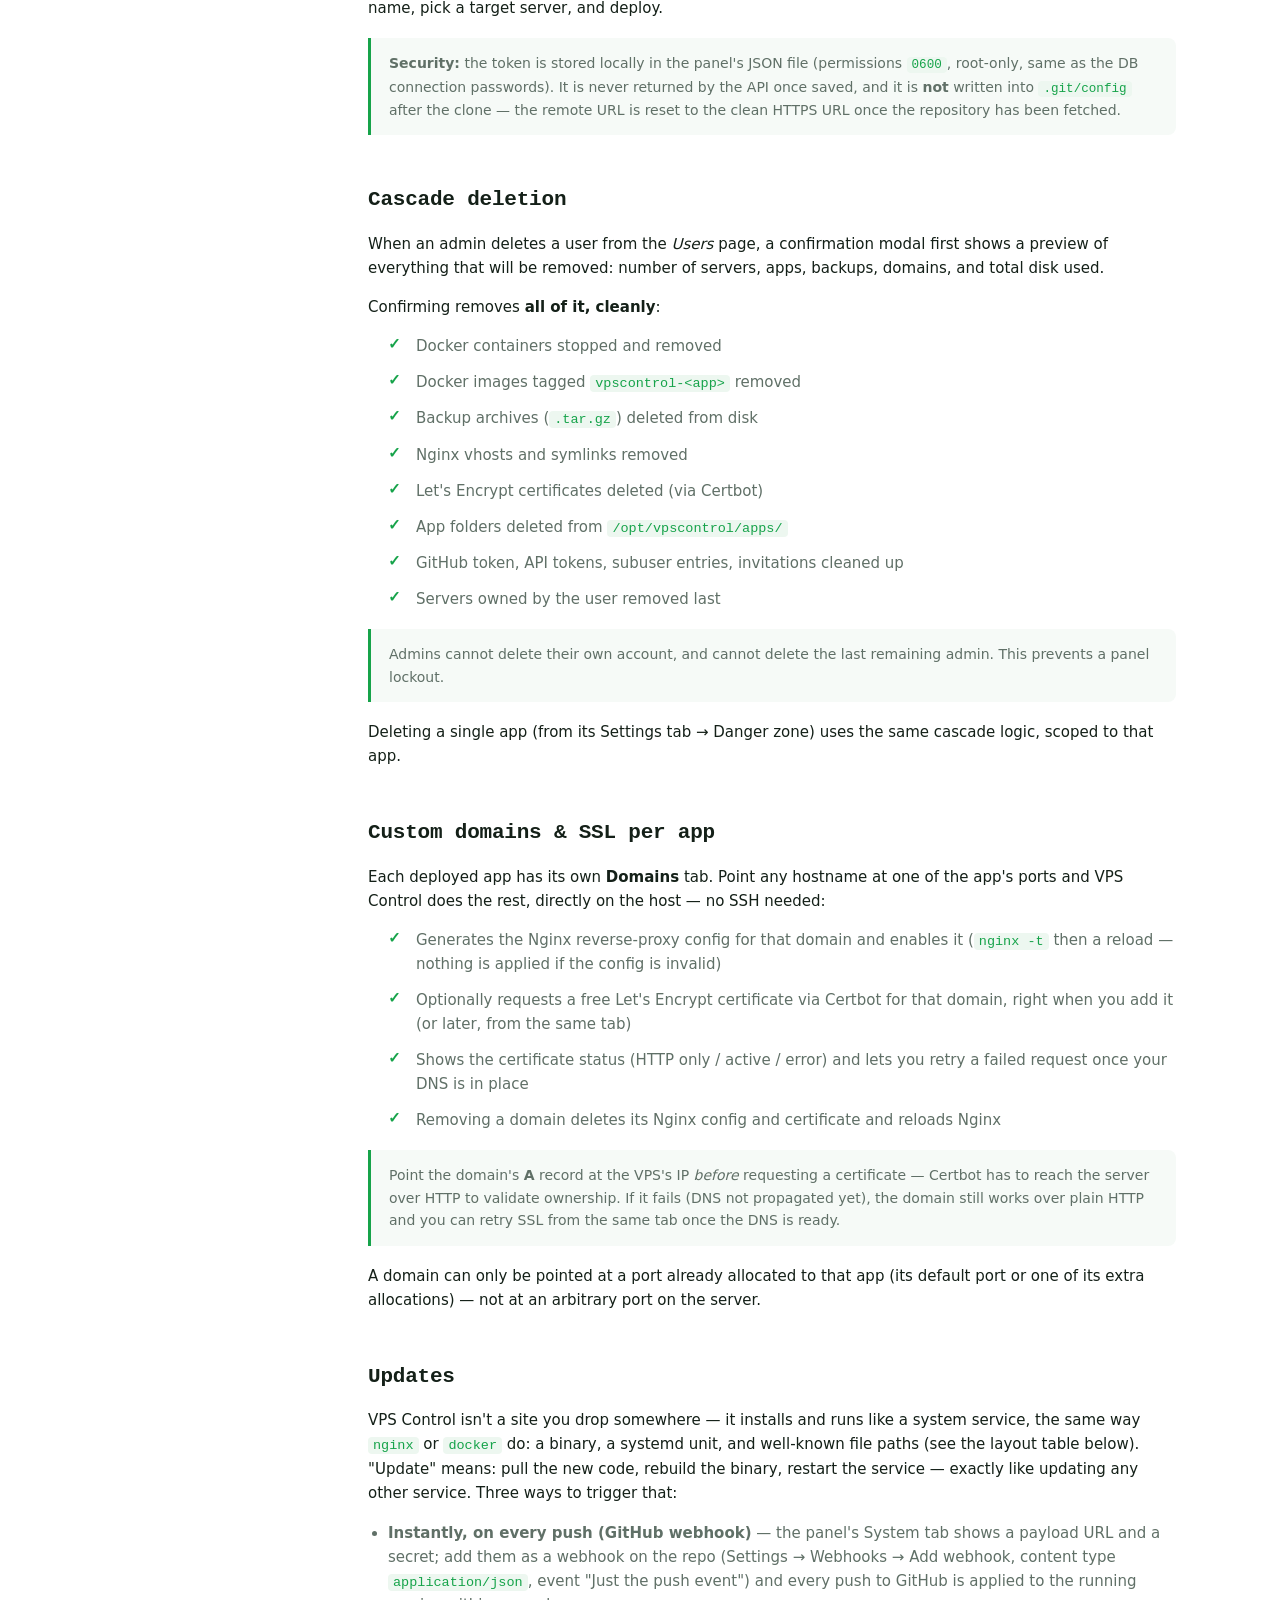
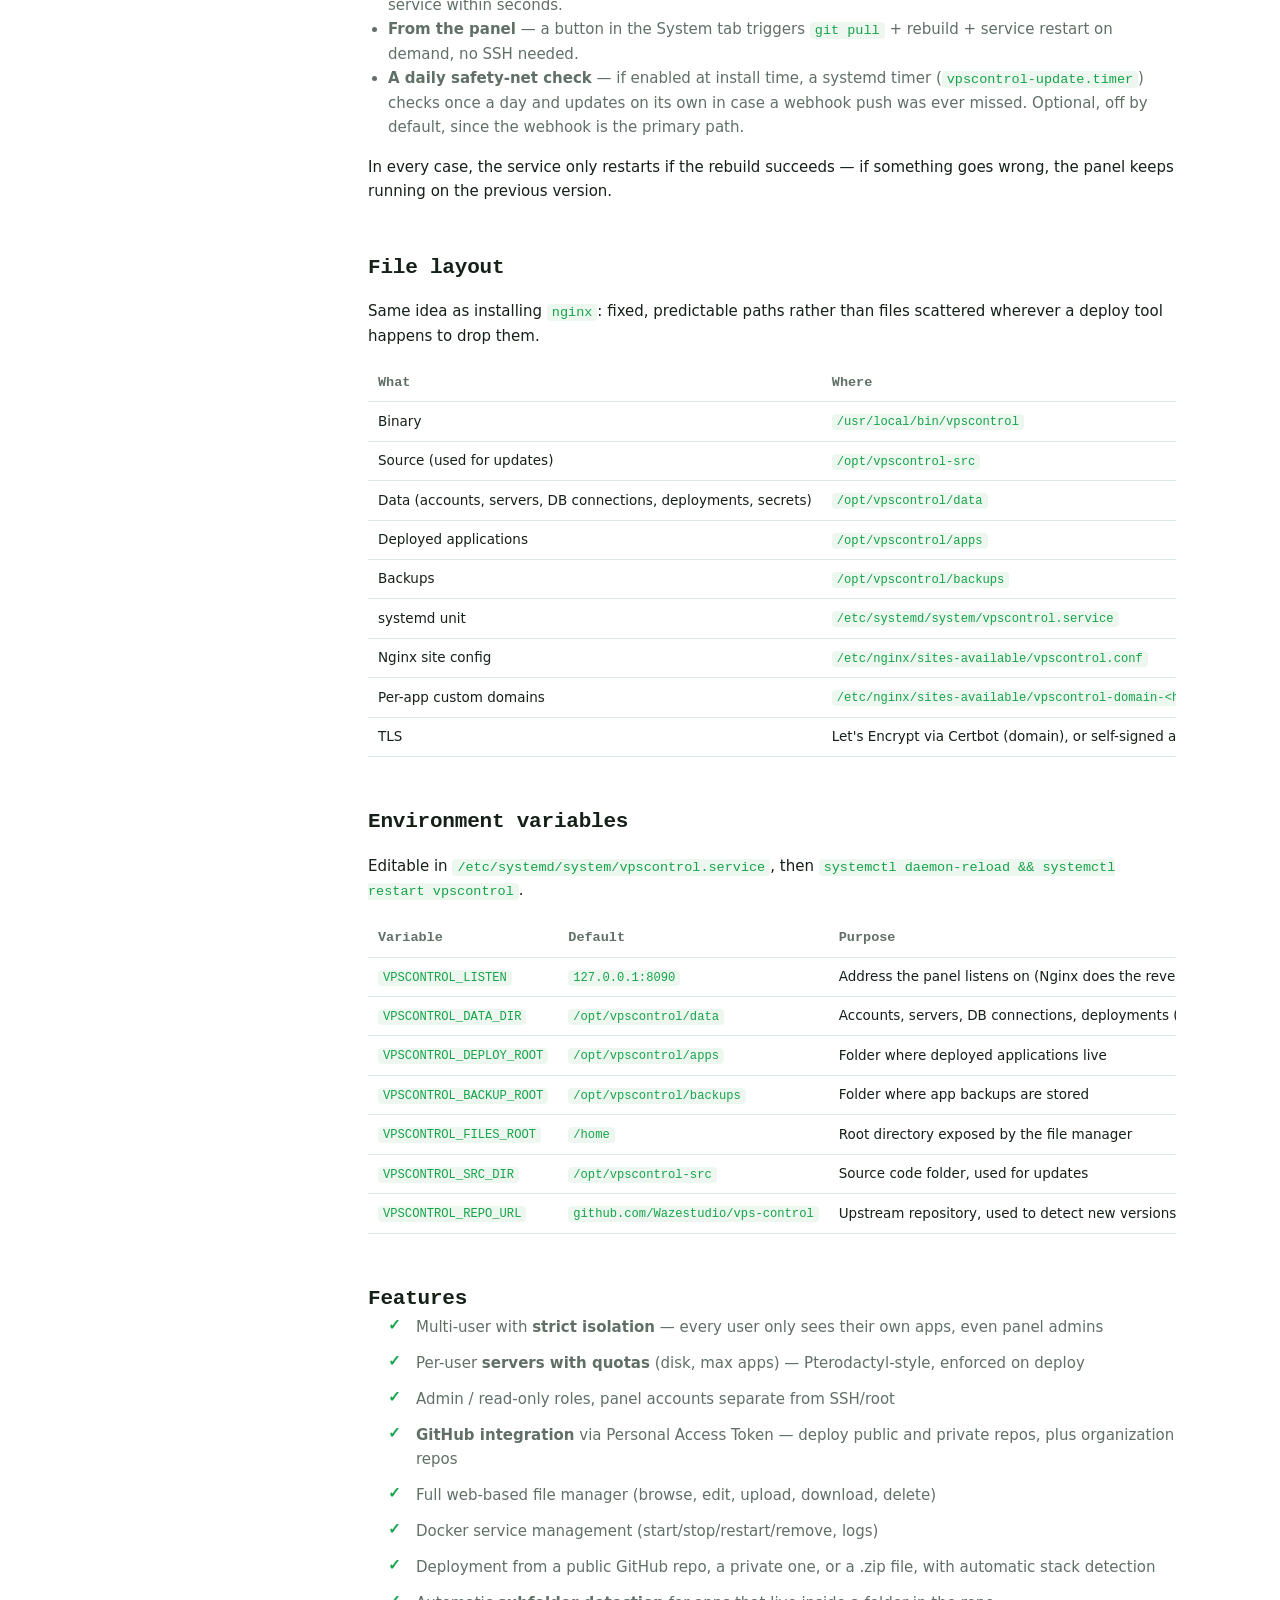
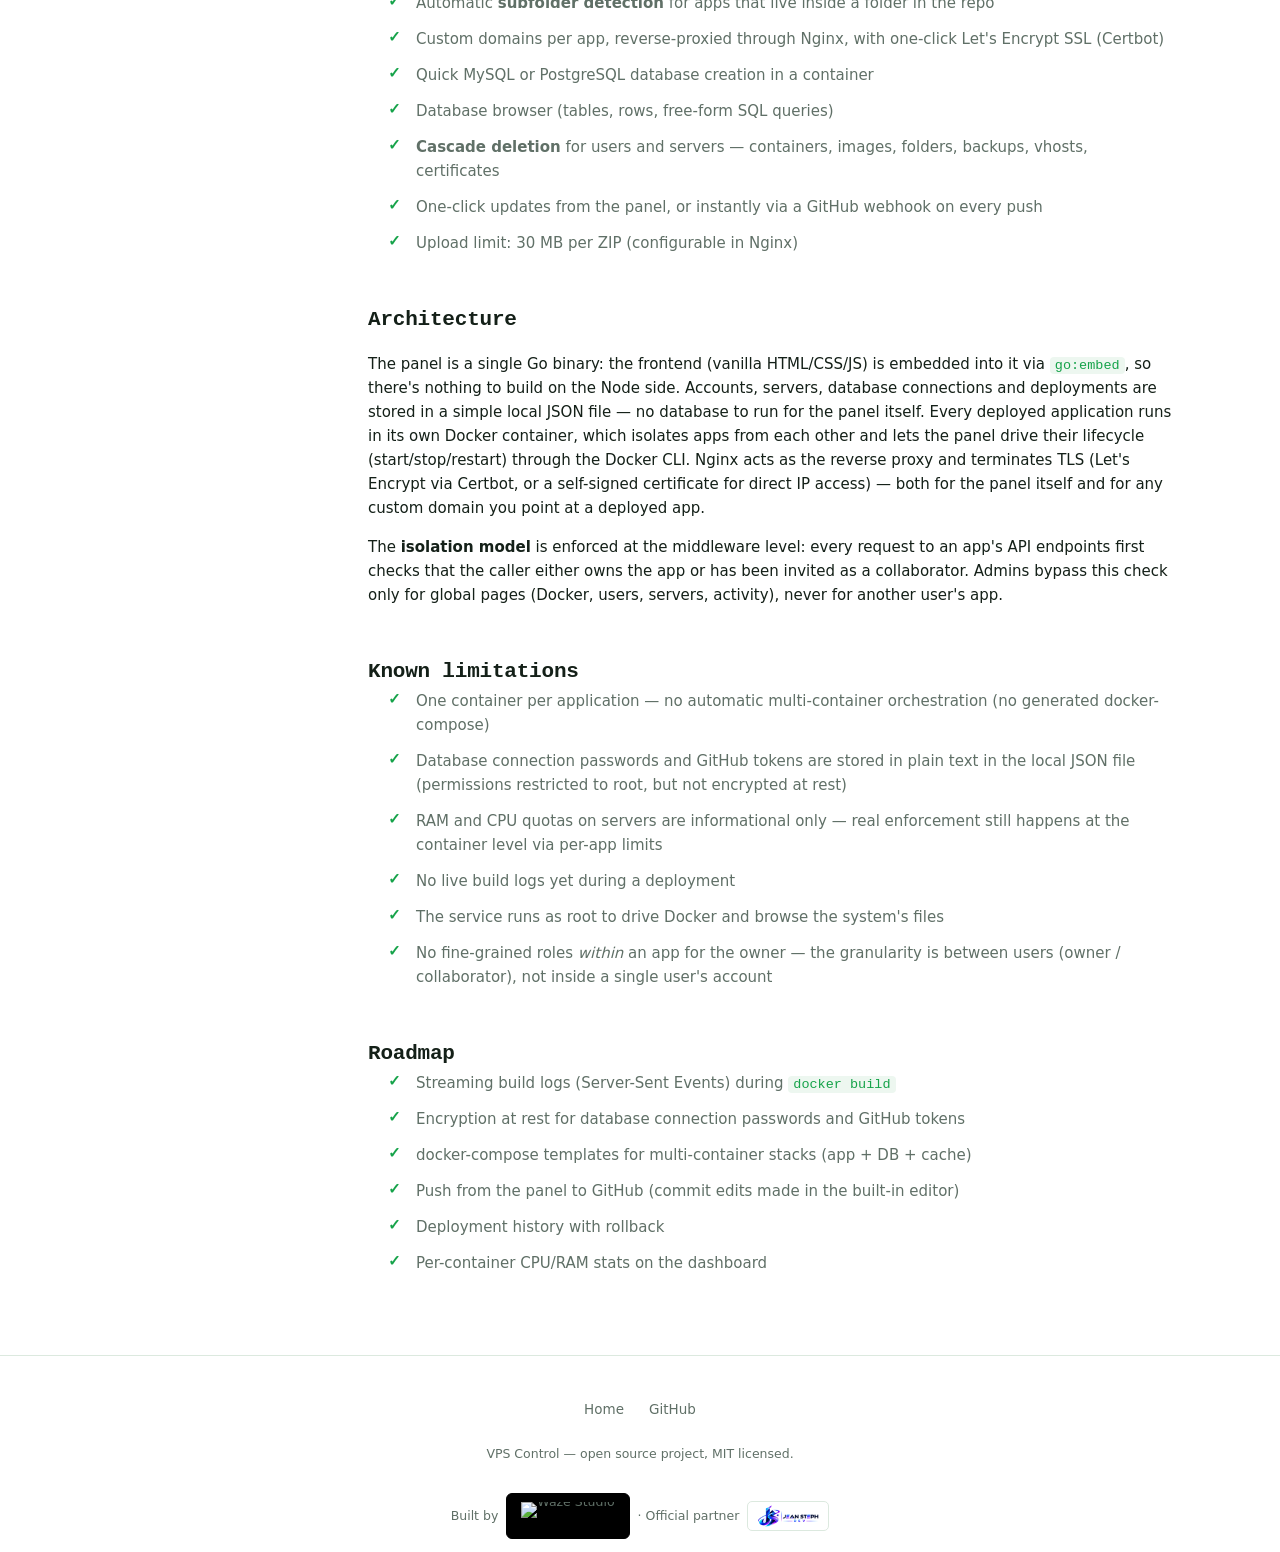
==== commit b47cf8b0: "Update docs.html" ====
--- a/docs.html
+++ b/docs.html
@@ -29,6 +29,10 @@
     <aside class="docs-toc">
       <a href="#quickstart">Quickstart</a>
       <a href="#domain">Domain or IP, HTTPS</a>
+      <a href="#users">Users &amp; isolation</a>
+      <a href="#servers">Servers &amp; quotas</a>
+      <a href="#github">GitHub integration</a>
+      <a href="#cascade">Cascade deletion</a>
       <a href="#app-domains">Custom domains &amp; SSL per app</a>
       <a href="#updates">Updates</a>
       <a href="#layout">File layout</a>
@@ -81,6 +85,135 @@
       warning the first time — that's expected, click "advanced" then
       "proceed". You can always switch to a real domain later by rerunning
       the installer.</div>
+
+      <h2 id="users">Users &amp; isolation</h2>
+      <p>VPS Control has its own accounts, completely separate from your SSH
+      or root access. Two roles are available:</p>
+      <ul class="check-list">
+        <li><strong>Admin</strong> — can manage other panel accounts, create
+        servers, and access global system pages (all Docker containers, all
+        databases, activity log, system info). <strong>Admins do not
+        automatically see other users' apps.</strong></li>
+        <li><strong>Read-only (viewer)</strong> — sees only the dashboard,
+        the "My apps" list, the Deploy page, and their own API tokens.</li>
+      </ul>
+      <p><strong>Strict isolation</strong> — this is the core design rule:</p>
+      <ul>
+        <li>Every user (including admins) only sees the apps they own, plus
+        the ones where they've been invited as a collaborator.</li>
+        <li>An admin cannot open, edit, or even view another user's app
+        unless that user has sent them a collaboration link.</li>
+        <li>The dashboard's service / app counters are filtered per user —
+        no accidental leak of "who owns what" through counts.</li>
+      </ul>
+      <div class="callout">This is a deliberate change from many panels where
+      "admin" means "access to everything". If you're used to that model,
+      the first login may surprise you — you'll see <em>your</em> apps, not
+      everyone's.</div>
+
+      <p><strong>Inviting a collaborator to an app</strong> — from the app's
+      page, in the <em>Collaborators</em> tab. You pick permissions
+      (console, files read, files write, settings, backup) and generate a
+      link. The invited user accepts the link once, and from then on sees
+      only that specific app.</p>
+
+      <h2 id="servers">Servers &amp; quotas</h2>
+      <p>VPS Control uses a Pterodactyl-style layered model: instead of every
+      user deploying apps directly to the VPS, each app belongs to a
+      <strong>server</strong>, and each server belongs to a user.</p>
+      <ul class="check-list">
+        <li>Only <strong>admins</strong> create servers (from the
+        <em>Servers</em> page in the admin sidebar).</li>
+        <li>Each server has a name, an owner, and optional quotas:
+        <strong>disk (MB)</strong>, <strong>max number of apps</strong>,
+        <strong>RAM (MB, informational)</strong>, <strong>CPU quota (%
+        informational)</strong>.</li>
+        <li>One user can own <strong>multiple servers</strong> — for
+        instance "Prod" and "Staging".</li>
+        <li>When deploying an app, the user picks one of their servers.
+        Quotas are checked at that moment: if the server's app limit is
+        reached, or its disk quota is exceeded, the deployment is refused.</li>
+      </ul>
+
+      <p><strong>Which quotas are really enforced?</strong></p>
+      <table>
+        <thead><tr><th>Quota</th><th>Enforced?</th></tr></thead>
+        <tbody>
+          <tr><td>Disk (MB)</td><td>Yes — deployment refused if the server is over quota</td></tr>
+          <tr><td>Max apps</td><td>Yes — deployment refused when the limit is hit</td></tr>
+          <tr><td>RAM (MB)</td><td>No — informational only (the RAM is shared at the VPS level)</td></tr>
+          <tr><td>CPU quota (%)</td><td>No — informational only</td></tr>
+        </tbody>
+      </table>
+
+      <div class="callout">A user with <strong>no server assigned</strong> cannot
+      deploy anything. The Deploy page shows a clear "Contact an admin"
+      message instead of the deployment forms.</div>
+
+      <p><strong>Deleting a server</strong> — you choose what happens to its
+      apps:</p>
+      <ul>
+        <li><strong>Delete them</strong> — containers, folders, backups and
+        Nginx vhosts are removed. Irreversible.</li>
+        <li><strong>Move them</strong> — you pick another server (same owner)
+        and all apps are moved there first, then the empty server is deleted.</li>
+      </ul>
+      <p>The confirmation modal shows exactly what will be removed (number
+      of apps, servers, backups, domains, disk used) before you click the
+      red button.</p>
+
+      <h2 id="github">GitHub integration</h2>
+      <p>To deploy private repos or organization repos, connect your GitHub
+      account using a <strong>Personal Access Token (PAT)</strong> — no
+      OAuth app to create, no callback URL, works immediately.</p>
+
+      <p><strong>Step 1 — create the token</strong> (on github.com):</p>
+      <ul>
+        <li>Go to <code>github.com/settings/tokens/new</code></li>
+        <li>Give it a name like <code>VPS Control</code></li>
+        <li>Check the <code>repo</code> scope (full control of private
+        repositories)</li>
+        <li>If you need organisation repos, also check
+        <code>read:org</code></li>
+        <li>Click <em>Generate token</em> and copy it — GitHub shows it only
+        once</li>
+      </ul>
+
+      <p><strong>Step 2 — connect it in the panel</strong>: go to
+      <em>API Tokens → GitHub</em> and paste the token.</p>
+
+      <p><strong>Step 3 — deploy</strong>: on the Deploy page, switch to
+      <em>My GitHub repos</em>. You'll see the full list of repos your token
+      can access, including private ones (marked with a 🔒) and organization
+      repos. Pick one, give it a name, pick a target server, and deploy.</p>
+
+      <div class="callout"><strong>Security:</strong> the token is stored
+      locally in the panel's JSON file (permissions <code>0600</code>,
+      root-only, same as the DB connection passwords). It is never returned
+      by the API once saved, and it is <strong>not</strong> written into
+      <code>.git/config</code> after the clone — the remote URL is reset to
+      the clean HTTPS URL once the repository has been fetched.</div>
+
+      <h2 id="cascade">Cascade deletion</h2>
+      <p>When an admin deletes a user from the <em>Users</em> page, a
+      confirmation modal first shows a preview of everything that will be
+      removed: number of servers, apps, backups, domains, and total disk
+      used.</p>
+      <p>Confirming removes <strong>all of it, cleanly</strong>:</p>
+      <ul class="check-list">
+        <li>Docker containers stopped and removed</li>
+        <li>Docker images tagged <code>vpscontrol-&lt;app&gt;</code> removed</li>
+        <li>Backup archives (<code>.tar.gz</code>) deleted from disk</li>
+        <li>Nginx vhosts and symlinks removed</li>
+        <li>Let's Encrypt certificates deleted (via Certbot)</li>
+        <li>App folders deleted from <code>/opt/vpscontrol/apps/</code></li>
+        <li>GitHub token, API tokens, subuser entries, invitations cleaned up</li>
+        <li>Servers owned by the user removed last</li>
+      </ul>
+      <div class="callout">Admins cannot delete their own account, and cannot
+      delete the last remaining admin. This prevents a panel lockout.</div>
+      <p>Deleting a single app (from its Settings tab → Danger zone) uses
+      the same cascade logic, scoped to that app.</p>
 
       <h2 id="app-domains">Custom domains &amp; SSL per app</h2>
       <p>Each deployed app has its own <strong>Domains</strong> tab. Point any
@@ -143,10 +276,12 @@
         <tbody>
           <tr><td>Binary</td><td><code>/usr/local/bin/vpscontrol</code></td></tr>
           <tr><td>Source (used for updates)</td><td><code>/opt/vpscontrol-src</code></td></tr>
-          <tr><td>Data (accounts, DB connections, deployments, secrets)</td><td><code>/opt/vpscontrol/data</code></td></tr>
+          <tr><td>Data (accounts, servers, DB connections, deployments, secrets)</td><td><code>/opt/vpscontrol/data</code></td></tr>
           <tr><td>Deployed applications</td><td><code>/opt/vpscontrol/apps</code></td></tr>
+          <tr><td>Backups</td><td><code>/opt/vpscontrol/backups</code></td></tr>
           <tr><td>systemd unit</td><td><code>/etc/systemd/system/vpscontrol.service</code></td></tr>
           <tr><td>Nginx site config</td><td><code>/etc/nginx/sites-available/vpscontrol.conf</code></td></tr>
+          <tr><td>Per-app custom domains</td><td><code>/etc/nginx/sites-available/vpscontrol-domain-&lt;hostname&gt;.conf</code></td></tr>
           <tr><td>TLS</td><td>Let's Encrypt via Certbot (domain), or self-signed at <code>/etc/vpscontrol/ssl/</code> (IP)</td></tr>
         </tbody>
       </table>
@@ -158,8 +293,9 @@
         <thead><tr><th>Variable</th><th>Default</th><th>Purpose</th></tr></thead>
         <tbody>
           <tr><td><code>VPSCONTROL_LISTEN</code></td><td><code>127.0.0.1:8090</code></td><td>Address the panel listens on (Nginx does the reverse proxying)</td></tr>
-          <tr><td><code>VPSCONTROL_DATA_DIR</code></td><td><code>/opt/vpscontrol/data</code></td><td>Accounts, DB connections, deployments (JSON)</td></tr>
+          <tr><td><code>VPSCONTROL_DATA_DIR</code></td><td><code>/opt/vpscontrol/data</code></td><td>Accounts, servers, DB connections, deployments (JSON)</td></tr>
           <tr><td><code>VPSCONTROL_DEPLOY_ROOT</code></td><td><code>/opt/vpscontrol/apps</code></td><td>Folder where deployed applications live</td></tr>
+          <tr><td><code>VPSCONTROL_BACKUP_ROOT</code></td><td><code>/opt/vpscontrol/backups</code></td><td>Folder where app backups are stored</td></tr>
           <tr><td><code>VPSCONTROL_FILES_ROOT</code></td><td><code>/home</code></td><td>Root directory exposed by the file manager</td></tr>
           <tr><td><code>VPSCONTROL_SRC_DIR</code></td><td><code>/opt/vpscontrol-src</code></td><td>Source code folder, used for updates</td></tr>
           <tr><td><code>VPSCONTROL_REPO_URL</code></td><td><code>github.com/Wazestudio/vps-control</code></td><td>Upstream repository, used to detect new versions</td></tr>
@@ -168,43 +304,56 @@
 
       <h2 id="features">Features</h2>
       <ul class="check-list">
-        <li>Admin accounts that belong to the panel, separate from SSH/root, multiple accounts (admin / read-only)</li>
+        <li>Multi-user with <strong>strict isolation</strong> — every user only sees their own apps, even panel admins</li>
+        <li>Per-user <strong>servers with quotas</strong> (disk, max apps) — Pterodactyl-style, enforced on deploy</li>
+        <li>Admin / read-only roles, panel accounts separate from SSH/root</li>
+        <li><strong>GitHub integration</strong> via Personal Access Token — deploy public and private repos, plus organization repos</li>
         <li>Full web-based file manager (browse, edit, upload, download, delete)</li>
         <li>Docker service management (start/stop/restart/remove, logs)</li>
-        <li>Deployment from a public GitHub repo or a .zip file, with automatic stack detection</li>
-        <li>Custom domains per app, reverse-proxied through Nginx, with one-click Let's Encrypt SSL (Certbot) — all from the web</li>
+        <li>Deployment from a public GitHub repo, a private one, or a .zip file, with automatic stack detection</li>
+        <li>Automatic <strong>subfolder detection</strong> for apps that live inside a folder in the repo</li>
+        <li>Custom domains per app, reverse-proxied through Nginx, with one-click Let's Encrypt SSL (Certbot)</li>
         <li>Quick MySQL or PostgreSQL database creation in a container</li>
         <li>Database browser (tables, rows, free-form SQL queries)</li>
+        <li><strong>Cascade deletion</strong> for users and servers — containers, images, folders, backups, vhosts, certificates</li>
         <li>One-click updates from the panel, or instantly via a GitHub webhook on every push</li>
+        <li>Upload limit: 30 MB per ZIP (configurable in Nginx)</li>
       </ul>
 
       <h2 id="architecture">Architecture</h2>
       <p>The panel is a single Go binary: the frontend (vanilla HTML/CSS/JS)
       is embedded into it via <code>go:embed</code>, so there's nothing to build
-      on the Node side. Accounts, database connections and deployments are
-      stored in a simple local JSON file — no database to run for the panel
-      itself. Every deployed application runs in its own Docker container,
-      which isolates apps from each other and lets the panel drive their
-      lifecycle (start/stop/restart) through the Docker CLI. Nginx acts as
-      the reverse proxy and terminates TLS (Let's Encrypt via Certbot, or a
-      self-signed certificate for direct IP access) — both for the panel
-      itself and for any custom domain you point at a deployed app.</p>
+      on the Node side. Accounts, servers, database connections and
+      deployments are stored in a simple local JSON file — no database to
+      run for the panel itself. Every deployed application runs in its own
+      Docker container, which isolates apps from each other and lets the
+      panel drive their lifecycle (start/stop/restart) through the Docker
+      CLI. Nginx acts as the reverse proxy and terminates TLS (Let's
+      Encrypt via Certbot, or a self-signed certificate for direct IP
+      access) — both for the panel itself and for any custom domain you
+      point at a deployed app.</p>
+      <p>The <strong>isolation model</strong> is enforced at the middleware
+      level: every request to an app's API endpoints first checks that the
+      caller either owns the app or has been invited as a collaborator.
+      Admins bypass this check only for global pages (Docker, users,
+      servers, activity), never for another user's app.</p>
 
       <h2 id="limitations">Known limitations</h2>
       <ul class="check-list">
         <li>One container per application — no automatic multi-container orchestration (no generated docker-compose)</li>
-        <li>Database connection passwords are stored in plain text in the local JSON file (permissions restricted to root, but not encrypted)</li>
+        <li>Database connection passwords and GitHub tokens are stored in plain text in the local JSON file (permissions restricted to root, but not encrypted at rest)</li>
+        <li>RAM and CPU quotas on servers are informational only — real enforcement still happens at the container level via per-app limits</li>
         <li>No live build logs yet during a deployment</li>
         <li>The service runs as root to drive Docker and browse the system's files</li>
-        <li>No fine-grained roles per deployment (a "read-only" account sees everything, no per-project scoping)</li>
+        <li>No fine-grained roles <em>within</em> an app for the owner — the granularity is between users (owner / collaborator), not inside a single user's account</li>
       </ul>
 
       <h2 id="roadmap">Roadmap</h2>
       <ul class="check-list">
         <li>Streaming build logs (Server-Sent Events) during <code>docker build</code></li>
-        <li>Encryption at rest for database connection passwords</li>
+        <li>Encryption at rest for database connection passwords and GitHub tokens</li>
         <li>docker-compose templates for multi-container stacks (app + DB + cache)</li>
-        <li>GitHub webhooks to redeploy <em>your own deployed apps</em> automatically on every push (the panel itself already supports this for its own updates)</li>
+        <li>Push from the panel to GitHub (commit edits made in the built-in editor)</li>
         <li>Deployment history with rollback</li>
         <li>Per-container CPU/RAM stats on the dashboard</li>
       </ul>
@@ -221,7 +370,9 @@
     <p class="footer-note">VPS Control — open source project, MIT licensed.</p>
     <div class="footer-credit">
       <span>Built by</span>
-      <span class="waze-badge"><img src="/assets/waze-studio-logo.jpg" alt="Waze Studio"></span>
+      <span class="waze-badge" style="background: #000000; padding: 8px 14px; border-radius: 6px; border-color: #000000;">
+        <img src="/assets/waze-studio-logo.png" alt="Waze Studio" style="height: 28px; width: auto; display: block;">
+      </span>
       <span>· Official partner</span>
       <a href="https://www.lordobitotech.xyz" target="_blank" rel="noopener" class="partner-badge" title="Jean Steph Dev — official partner">
         <img src="/assets/jean-steph-dev-logo.png" alt="Jean Steph Dev">
@@ -232,4 +383,4 @@
 
 <script src="/app.js"></script>
 </body>
-</html>
+</html>
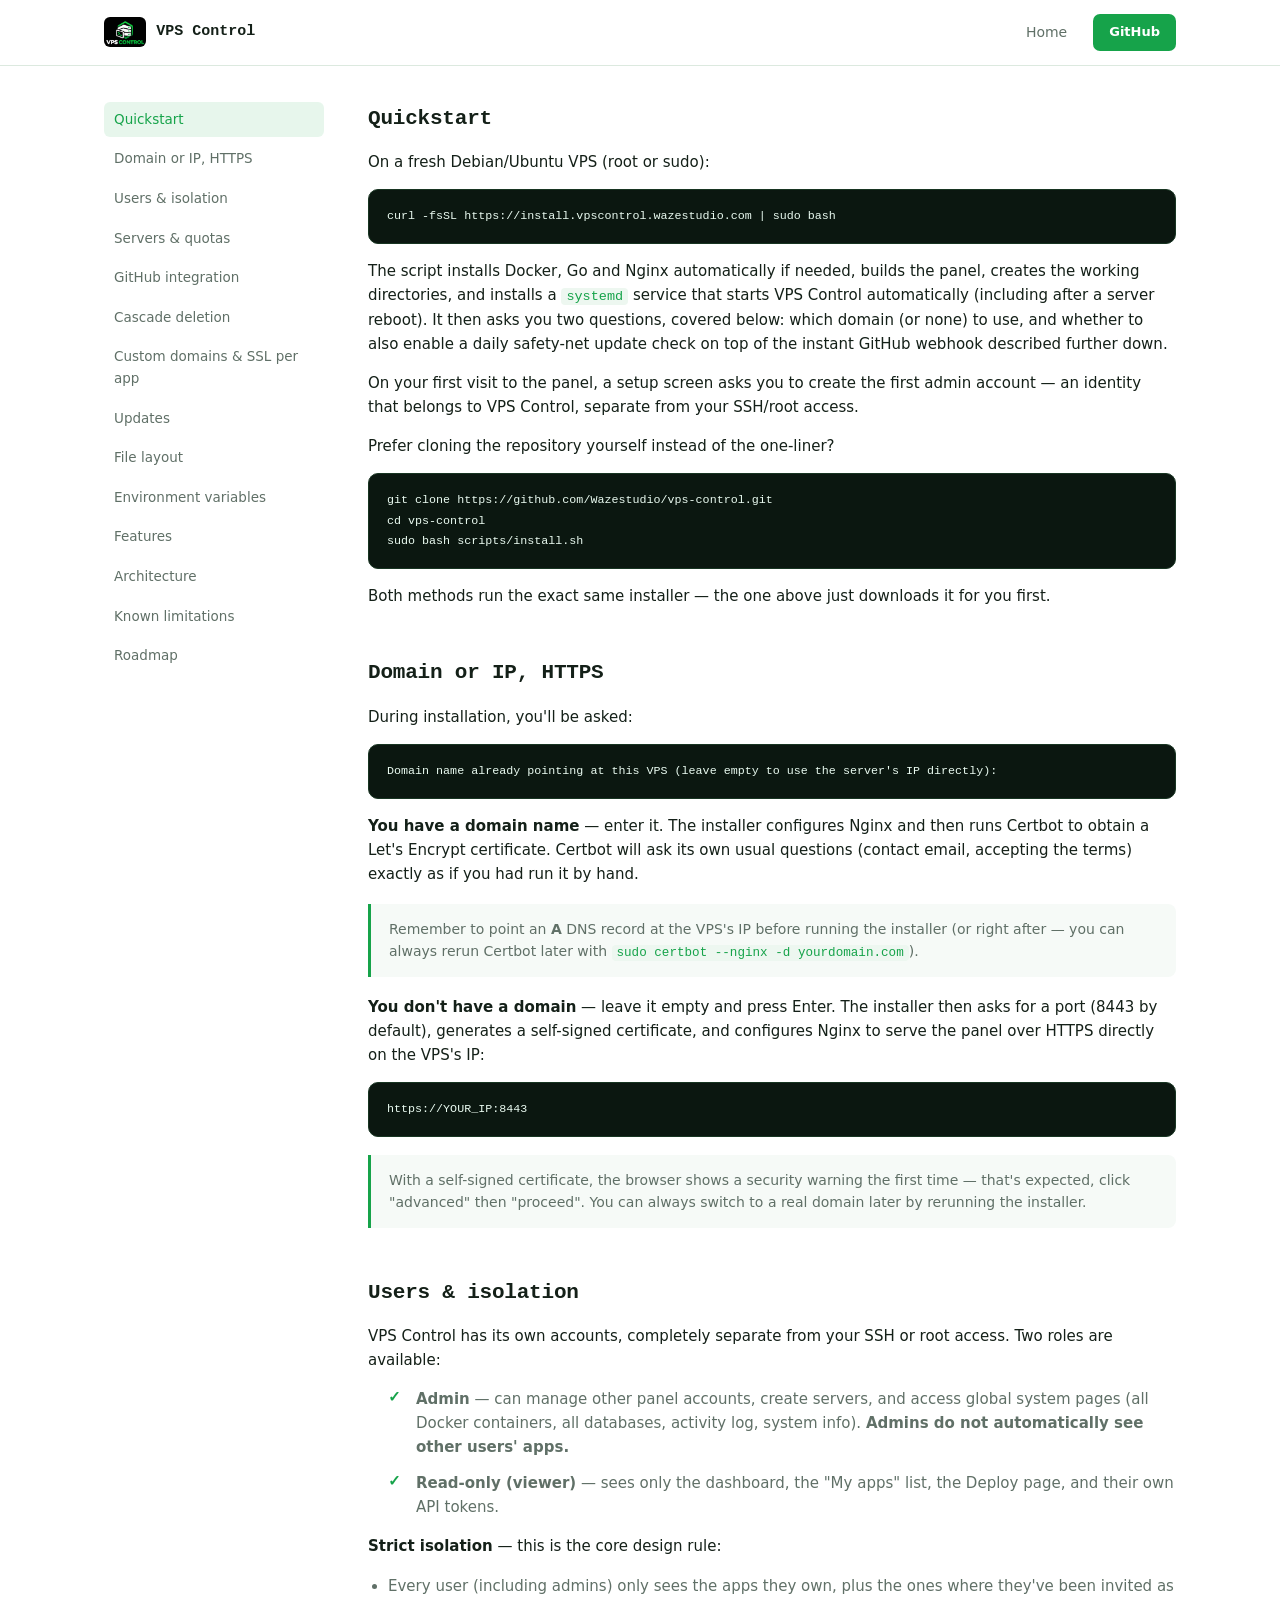
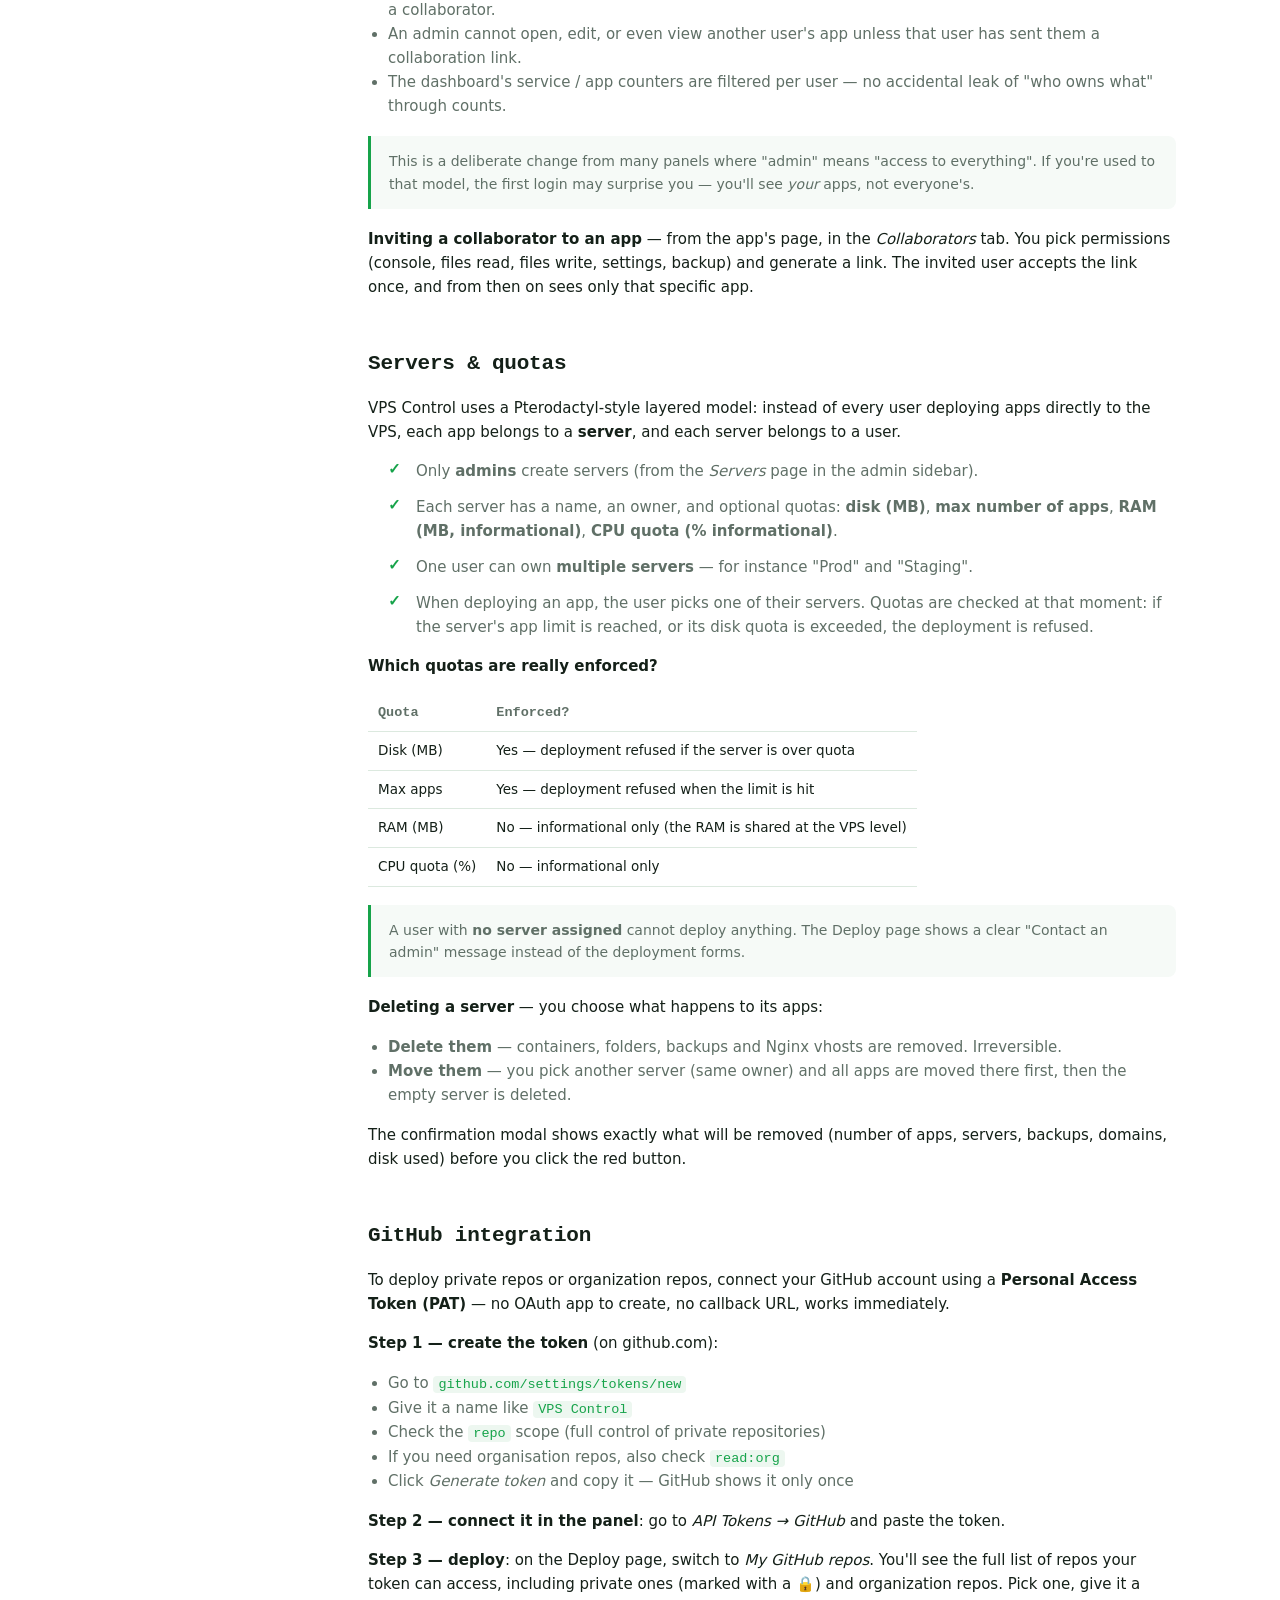
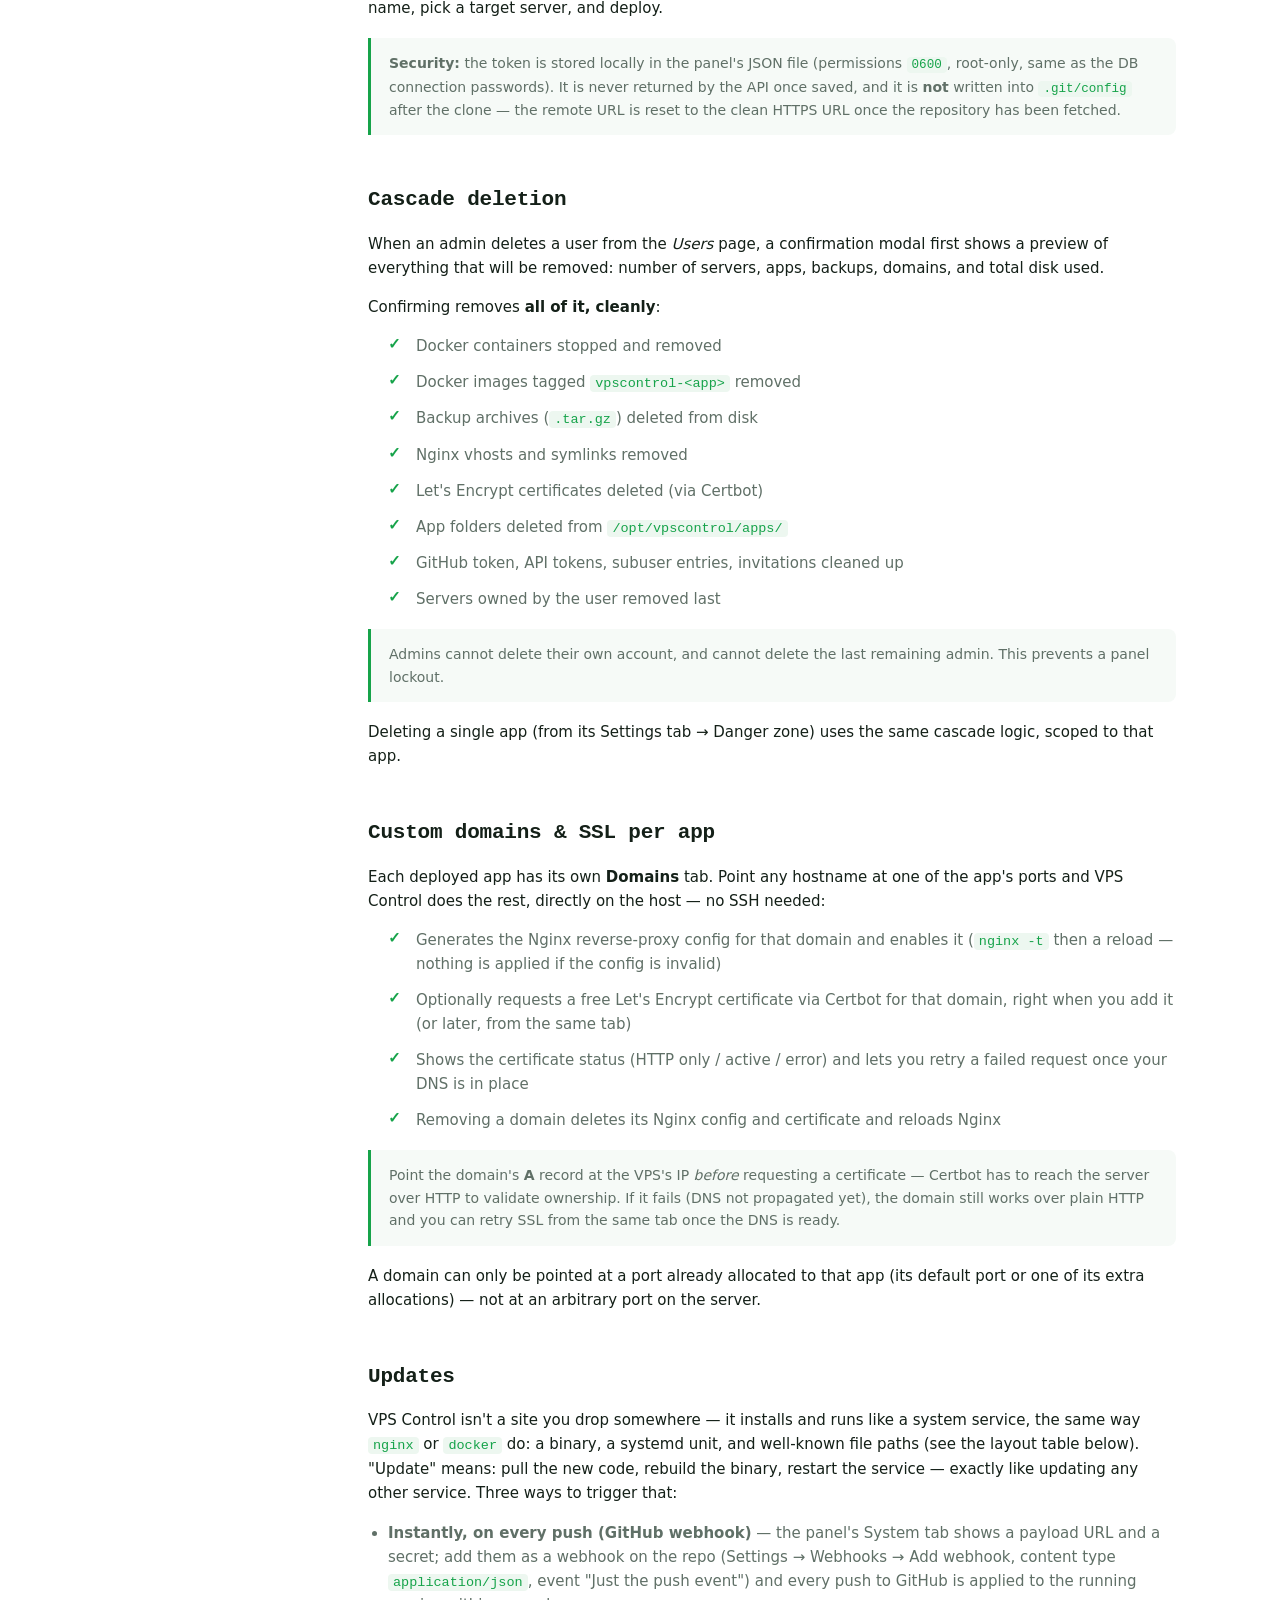
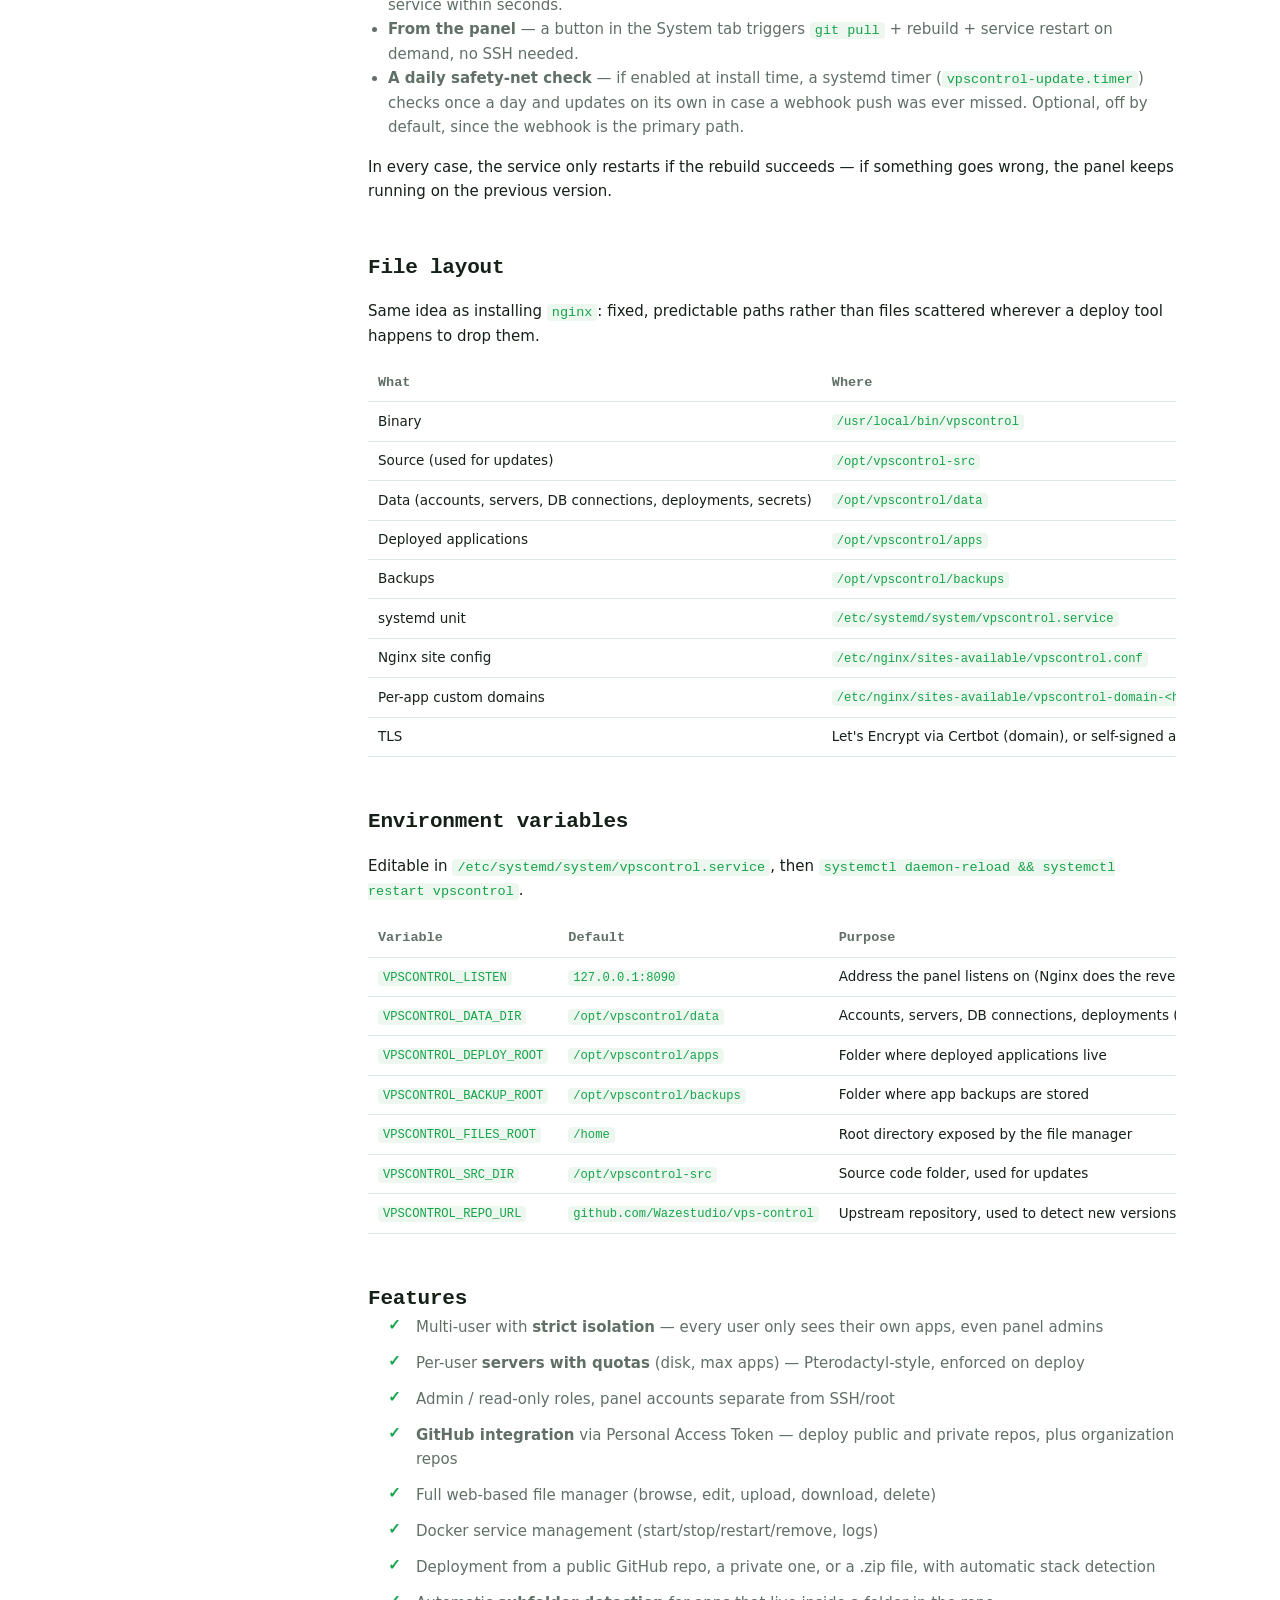
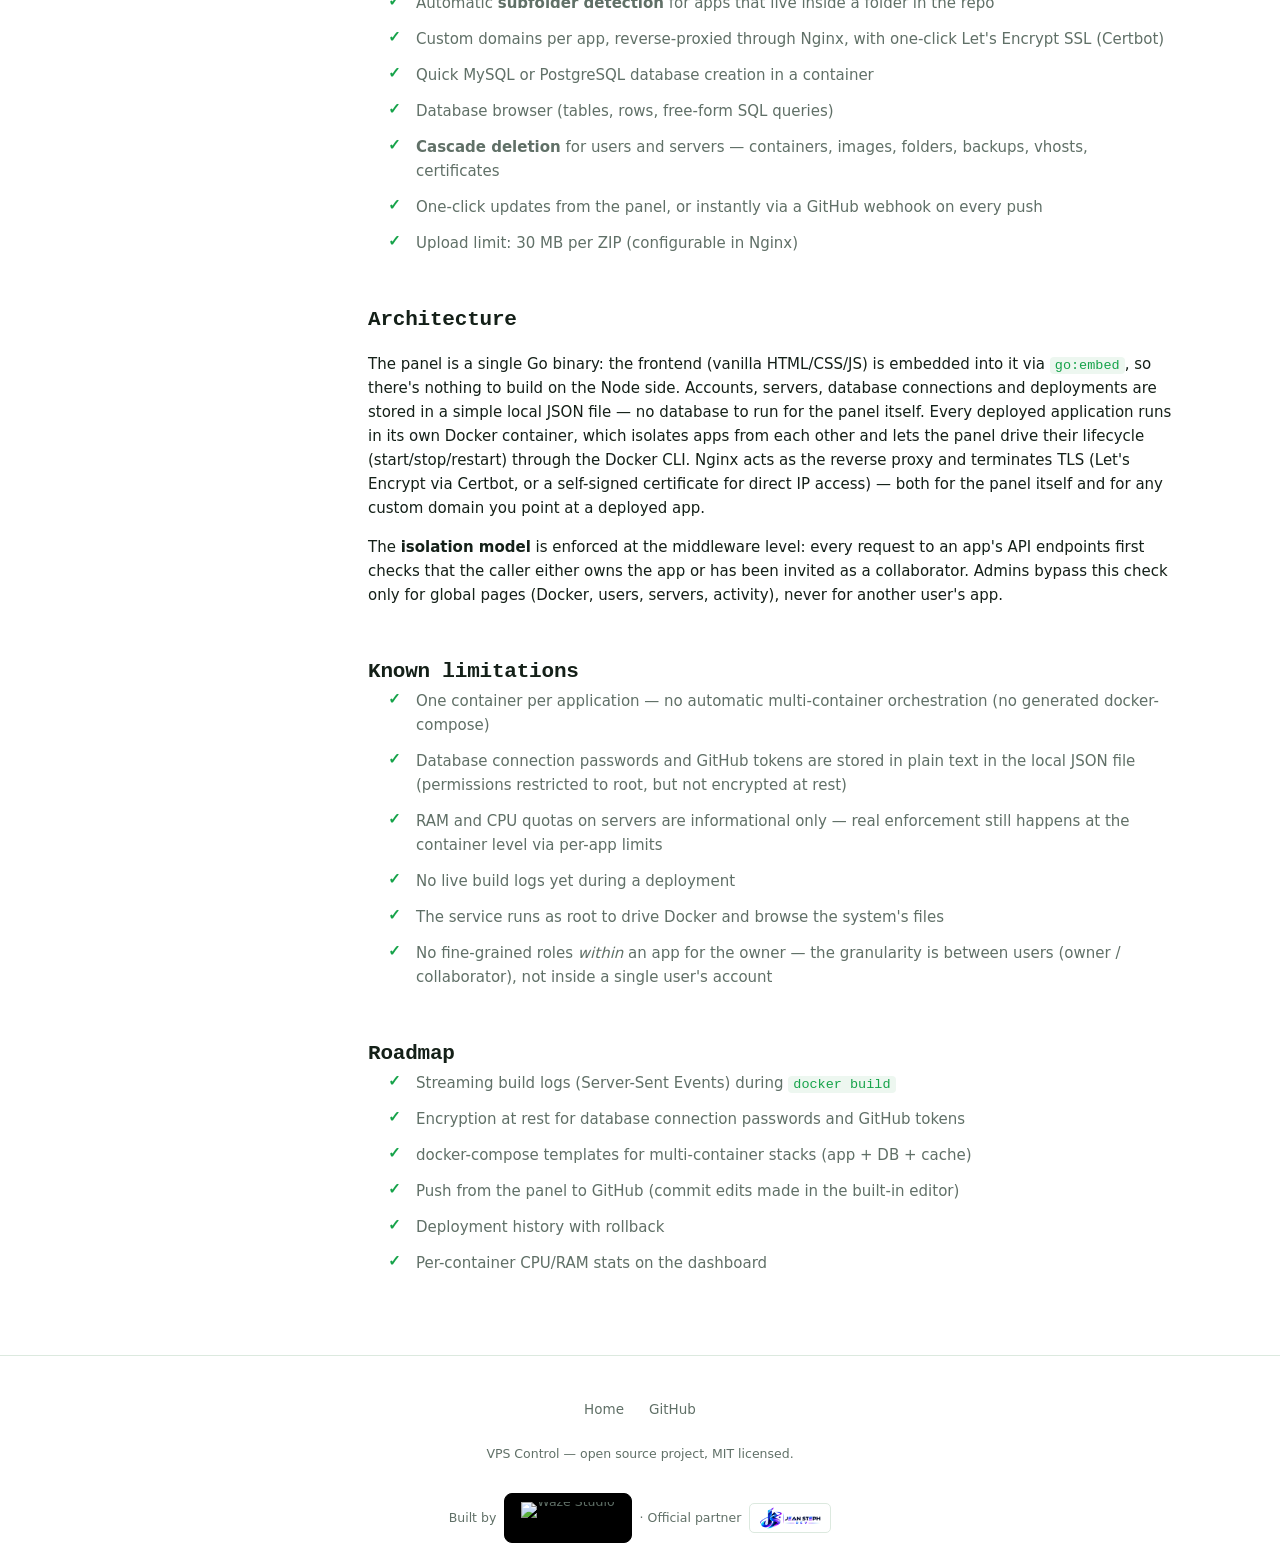
==== commit fc0f71a8: "Update docs.html" ====
--- a/docs.html
+++ b/docs.html
@@ -370,8 +370,8 @@
     <p class="footer-note">VPS Control — open source project, MIT licensed.</p>
     <div class="footer-credit">
       <span>Built by</span>
-      <span class="waze-badge" style="background: #000000; padding: 8px 14px; border-radius: 6px; border-color: #000000;">
-        <img src="/assets/waze-studio-logo.png" alt="Waze Studio" style="height: 28px; width: auto; display: block;">
+      <span class="waze-badge" style="background: #000000; padding: 8px 16px; border-radius: 8px; border: 1px solid #000000; display: inline-flex; align-items: center;">
+        <img src="/assets/waze-studio-logo.png" alt="Waze Studio" style="height: 32px; width: auto; display: block;">
       </span>
       <span>· Official partner</span>
       <a href="https://www.lordobitotech.xyz" target="_blank" rel="noopener" class="partner-badge" title="Jean Steph Dev — official partner">
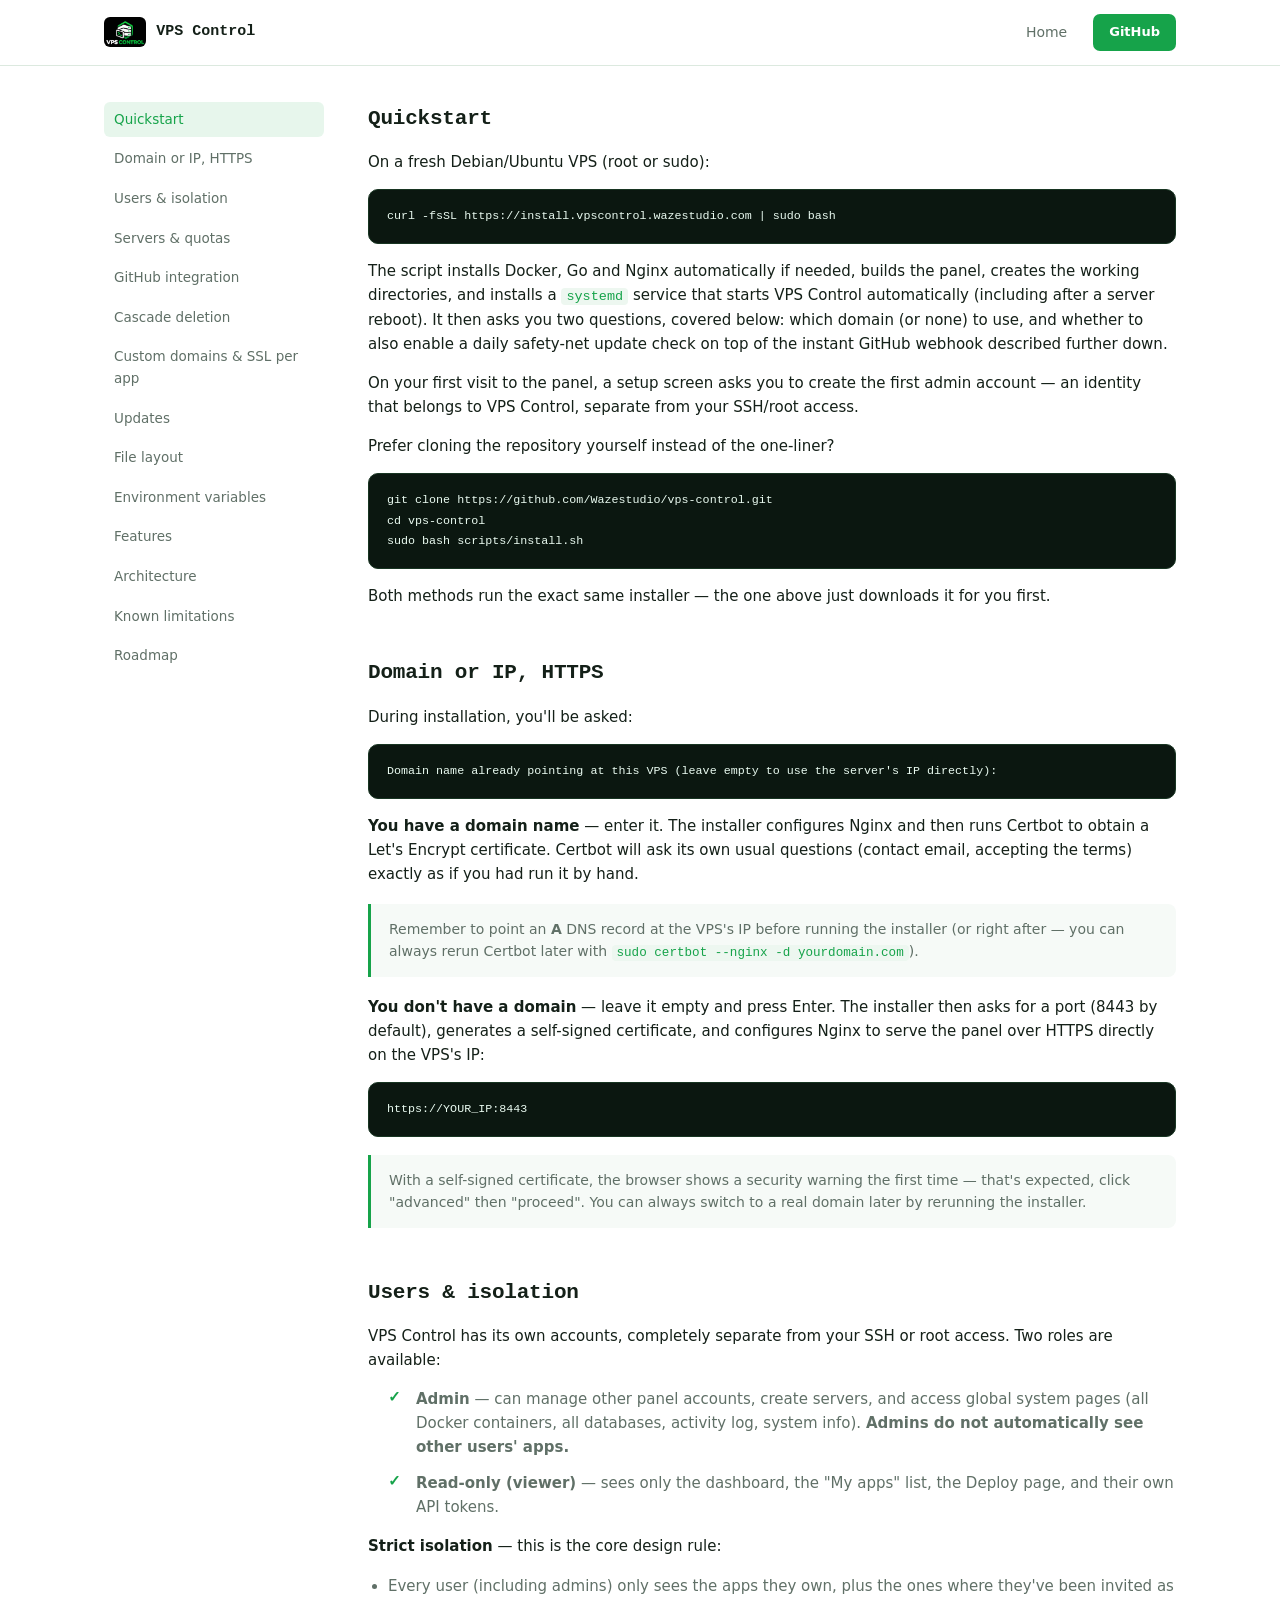
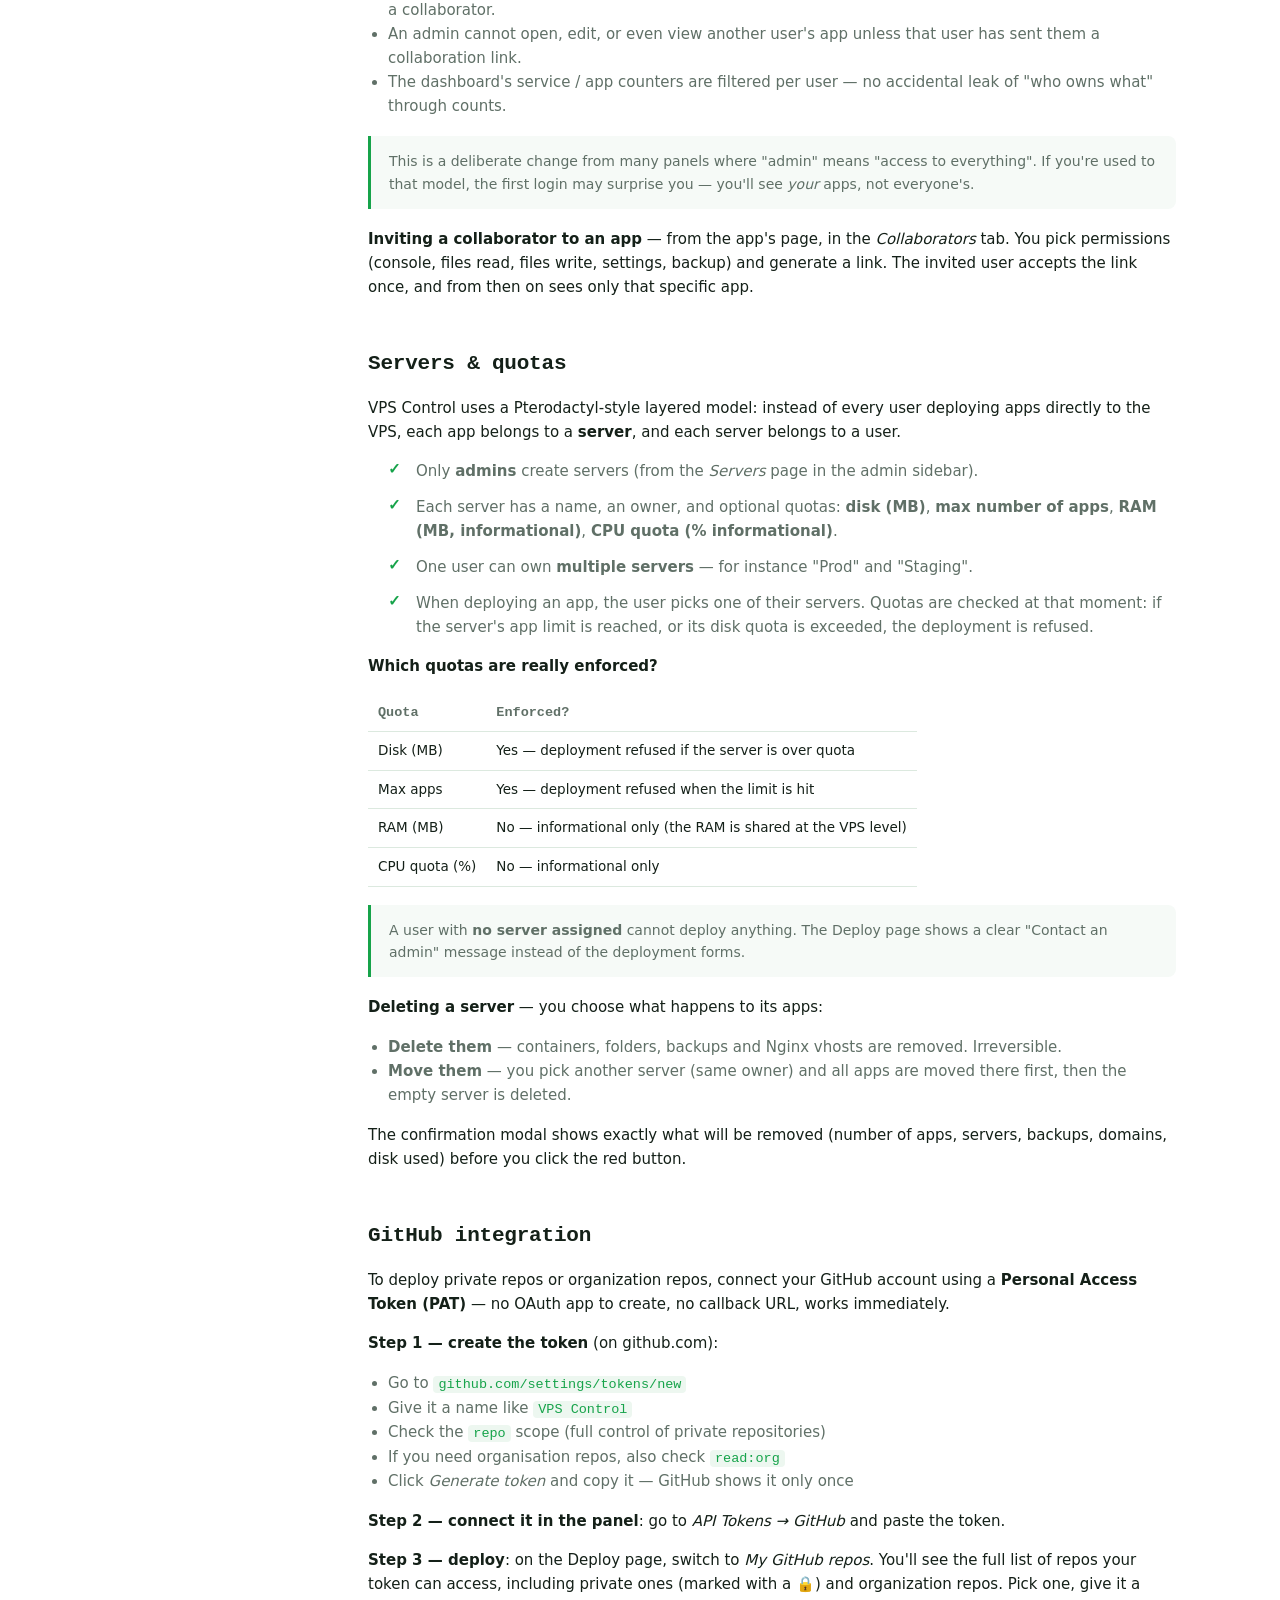
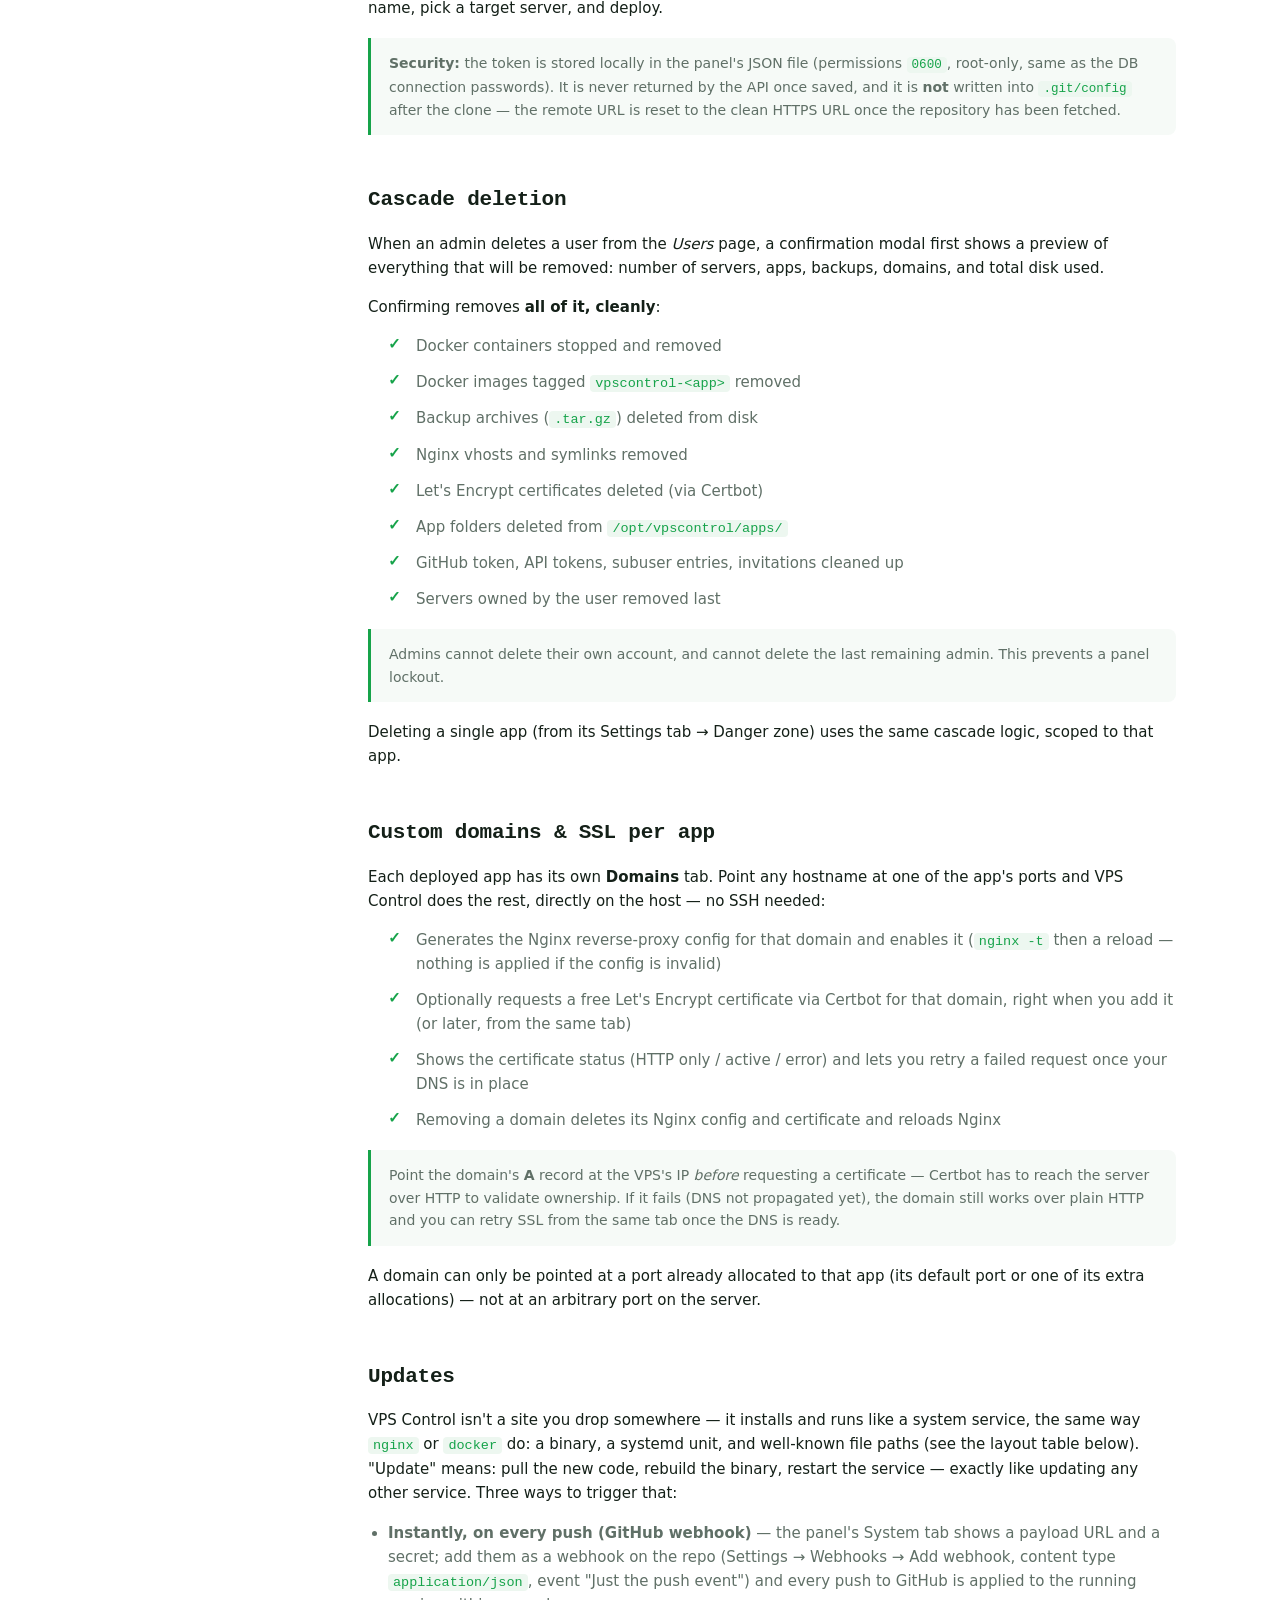
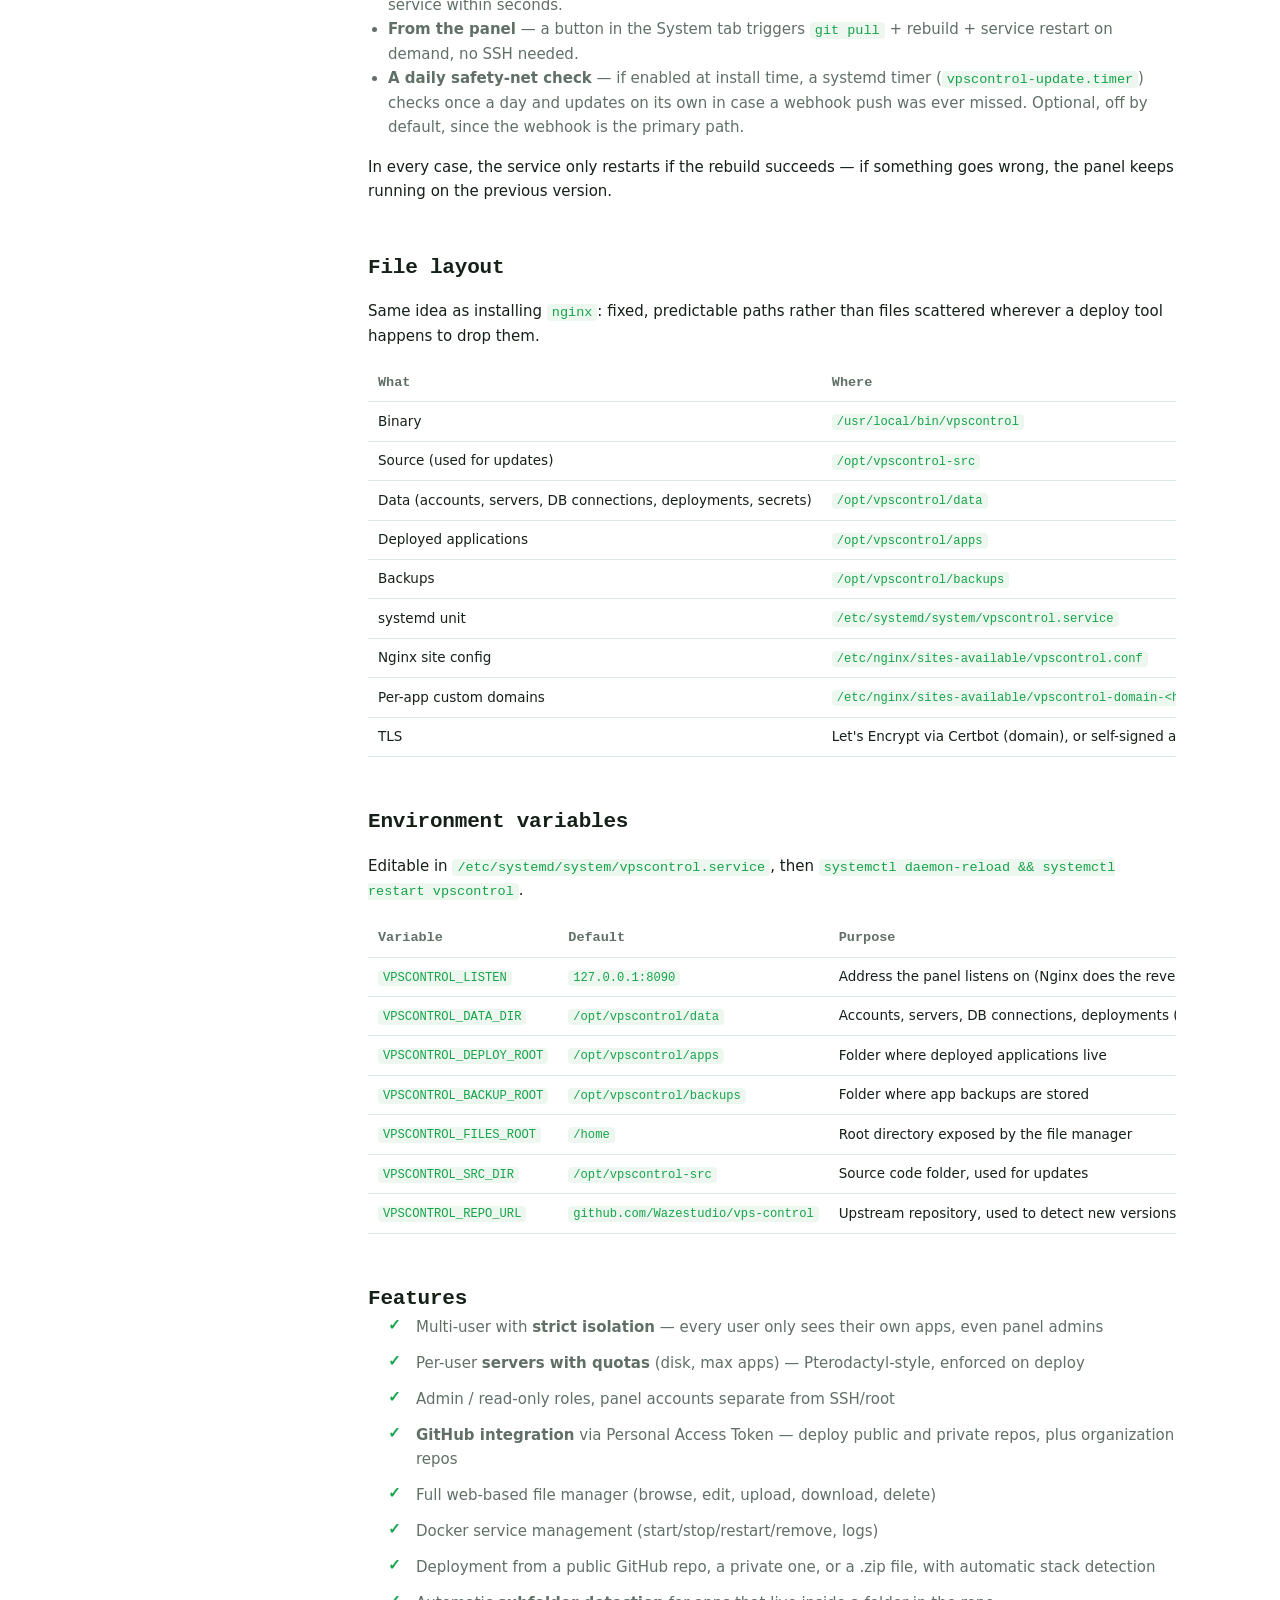
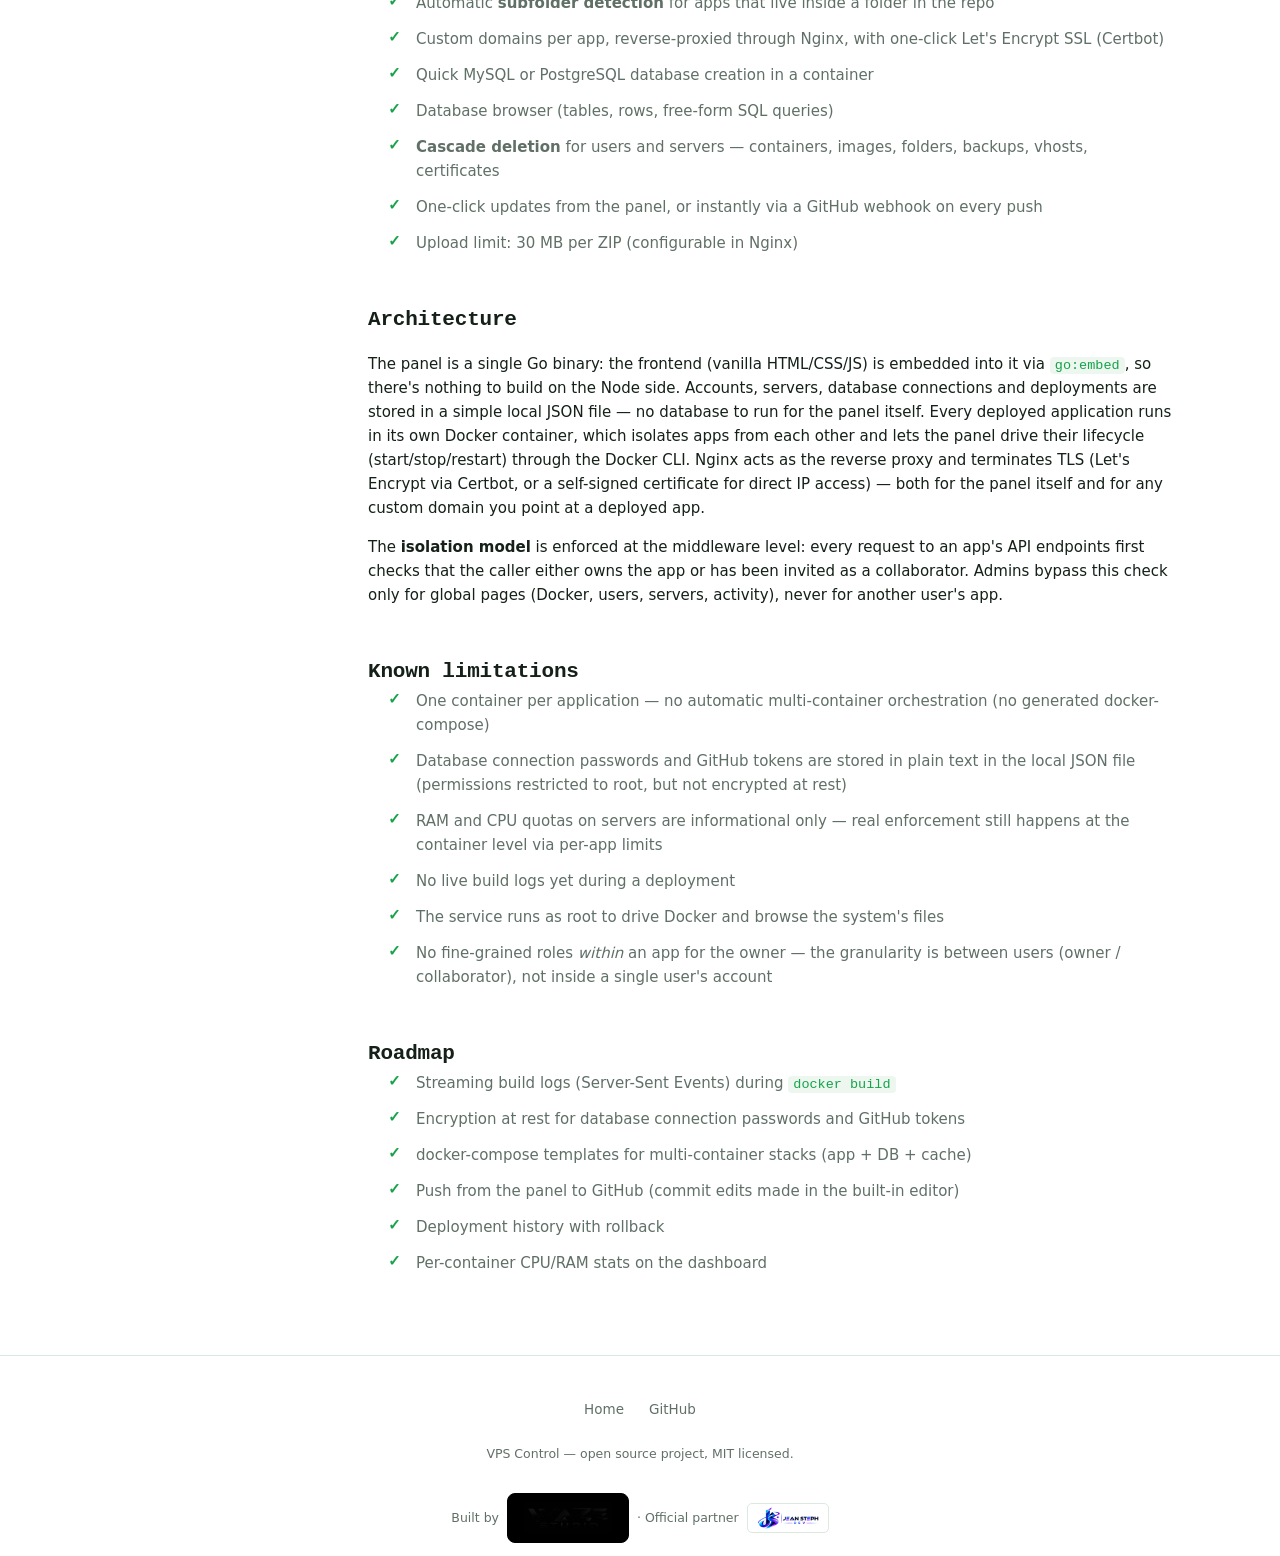
==== commit 27a7dc0c: "Update docs.html" ====
--- a/docs.html
+++ b/docs.html
@@ -371,7 +371,7 @@
     <div class="footer-credit">
       <span>Built by</span>
       <span class="waze-badge" style="background: #000000; padding: 8px 16px; border-radius: 8px; border: 1px solid #000000; display: inline-flex; align-items: center;">
-        <img src="/assets/waze-studio-logo.png" alt="Waze Studio" style="height: 32px; width: auto; display: block;">
+        <img src="/assets/waze-studio-logo.jpg" alt="Waze Studio" style="height: 32px; width: auto; display: block;">
       </span>
       <span>· Official partner</span>
       <a href="https://www.lordobitotech.xyz" target="_blank" rel="noopener" class="partner-badge" title="Jean Steph Dev — official partner">
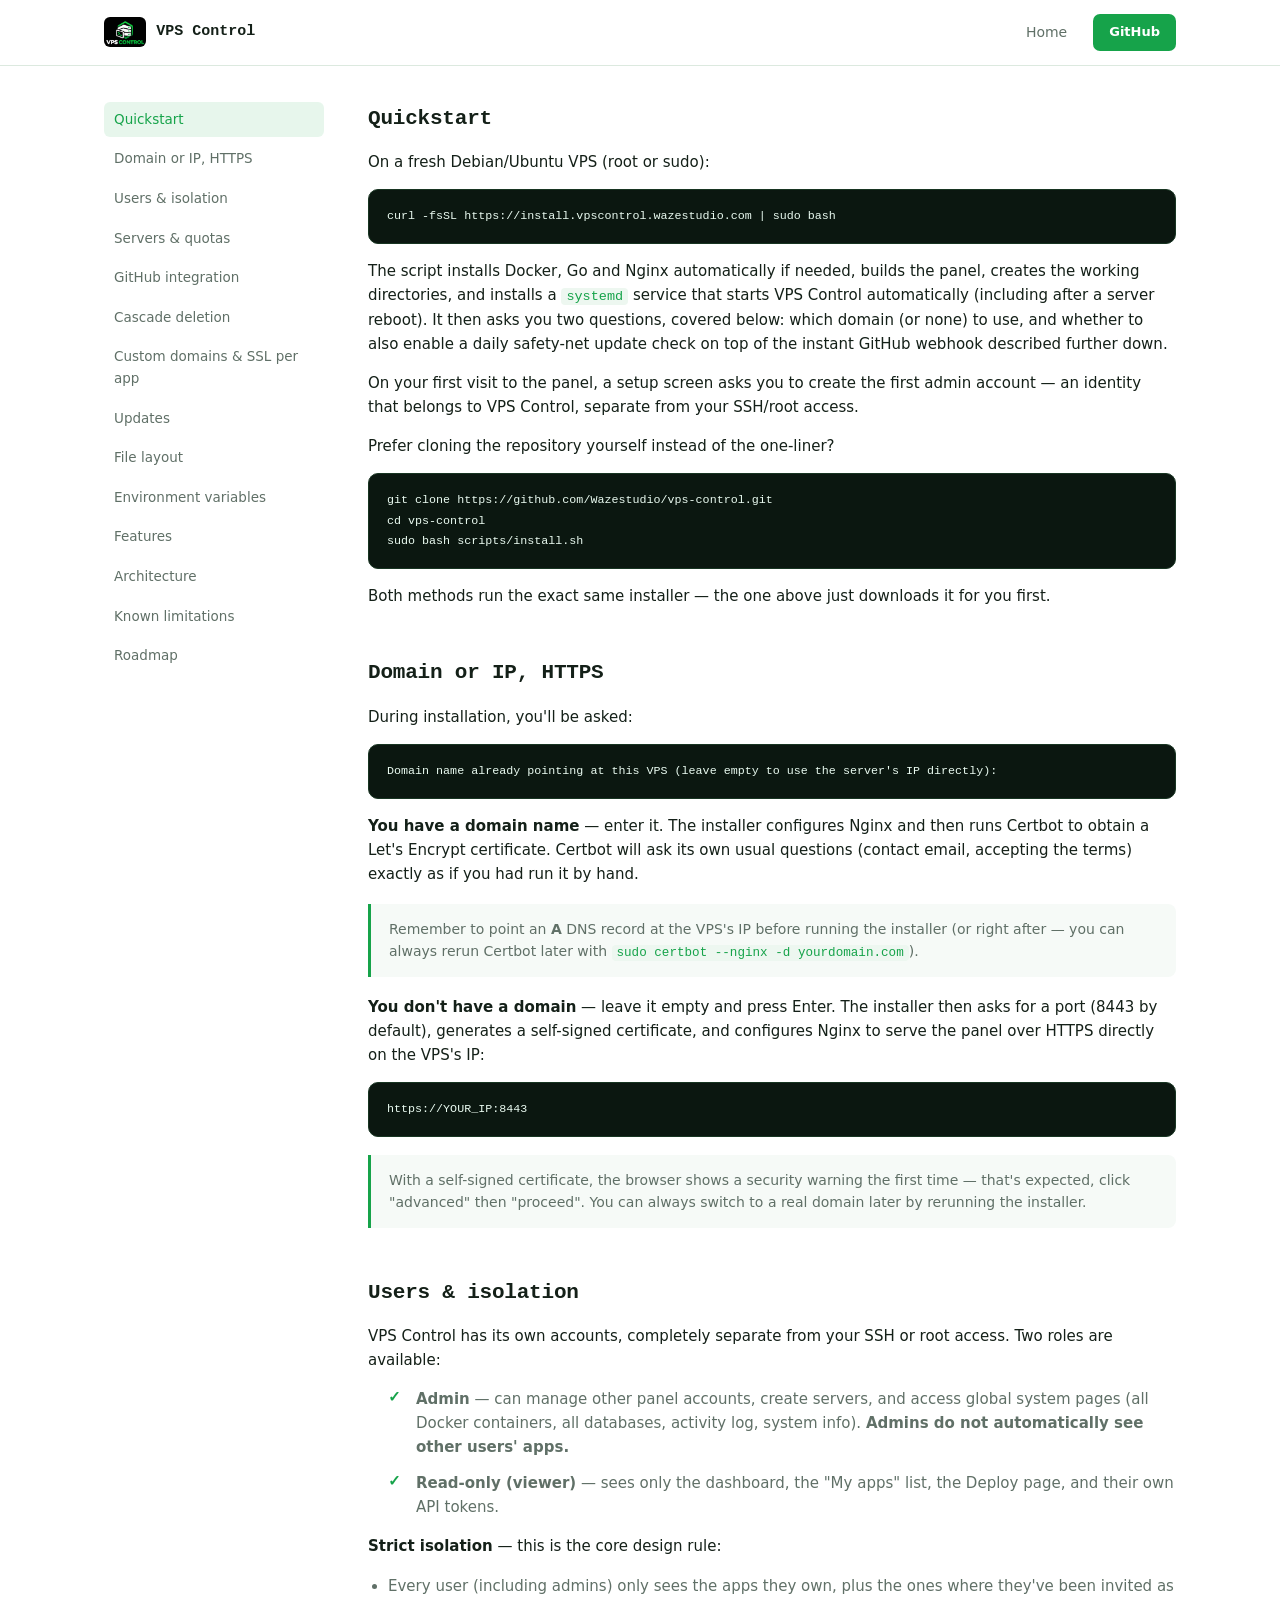
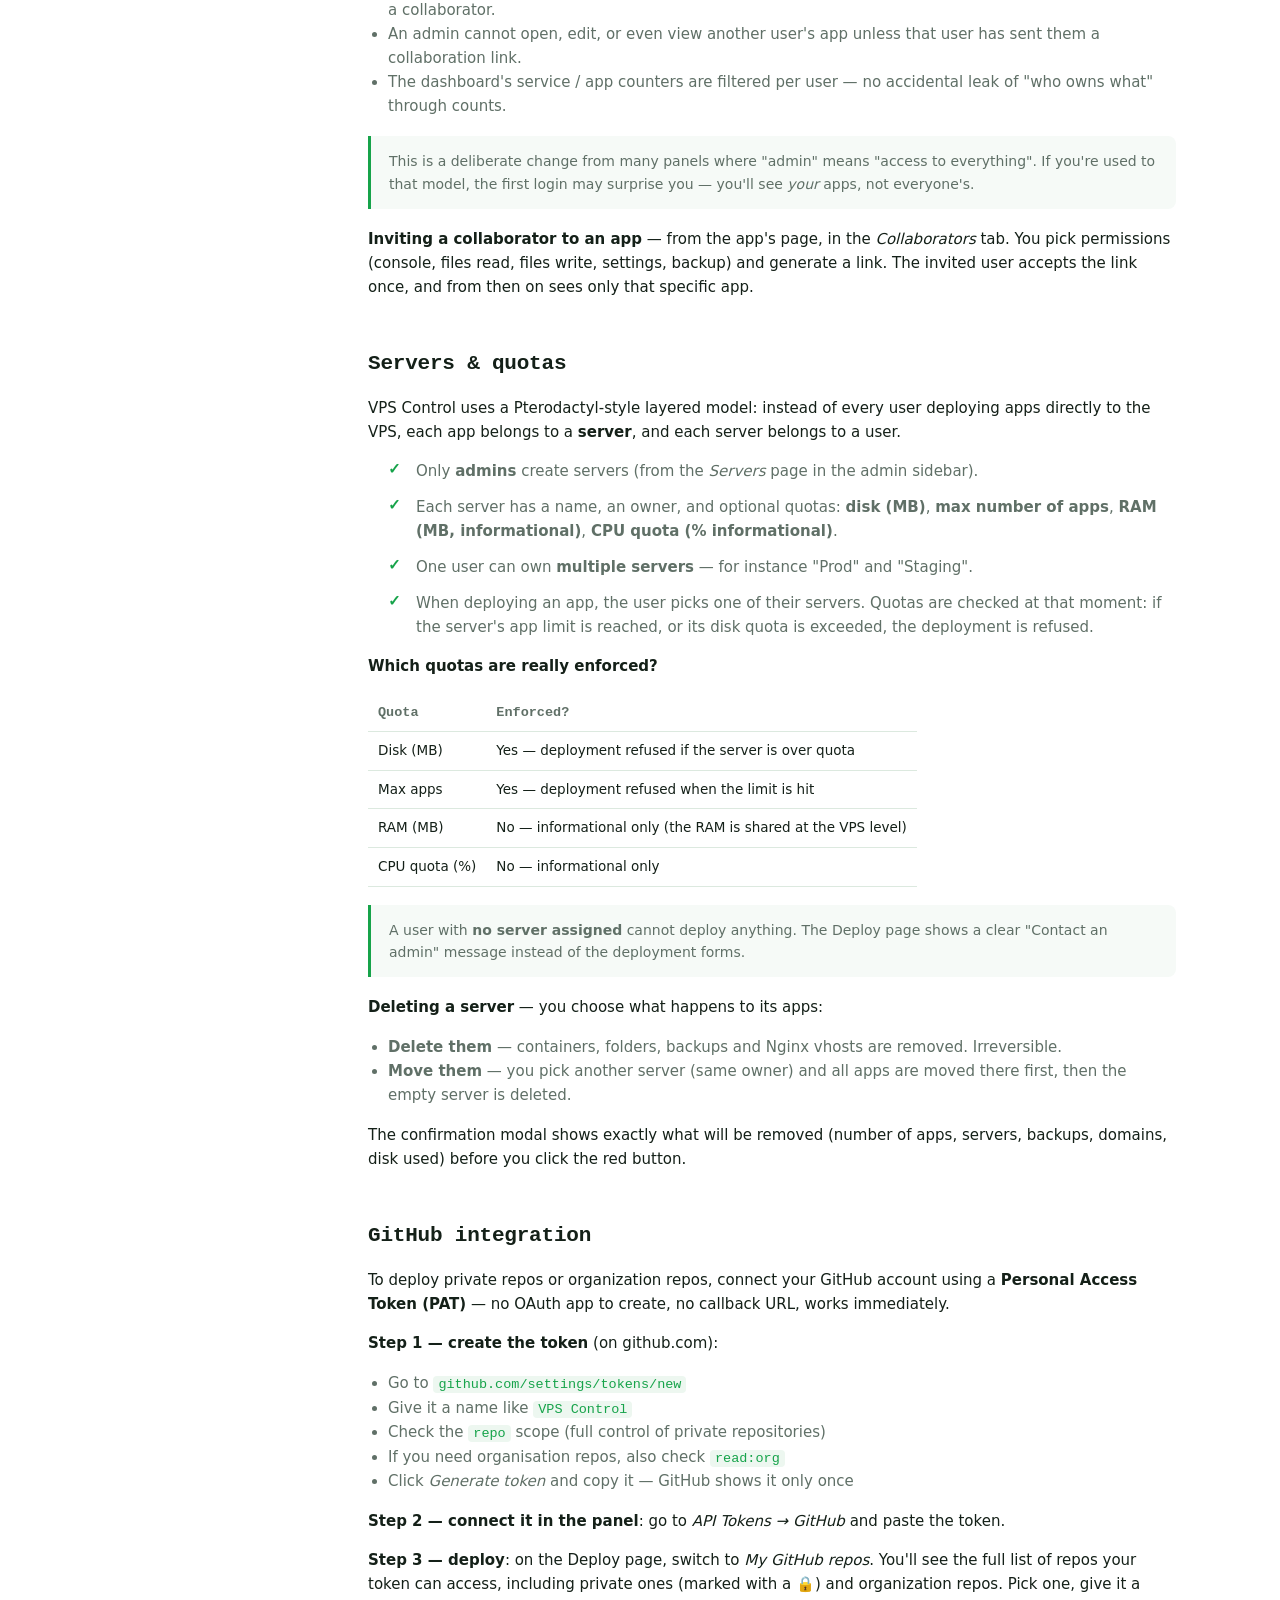
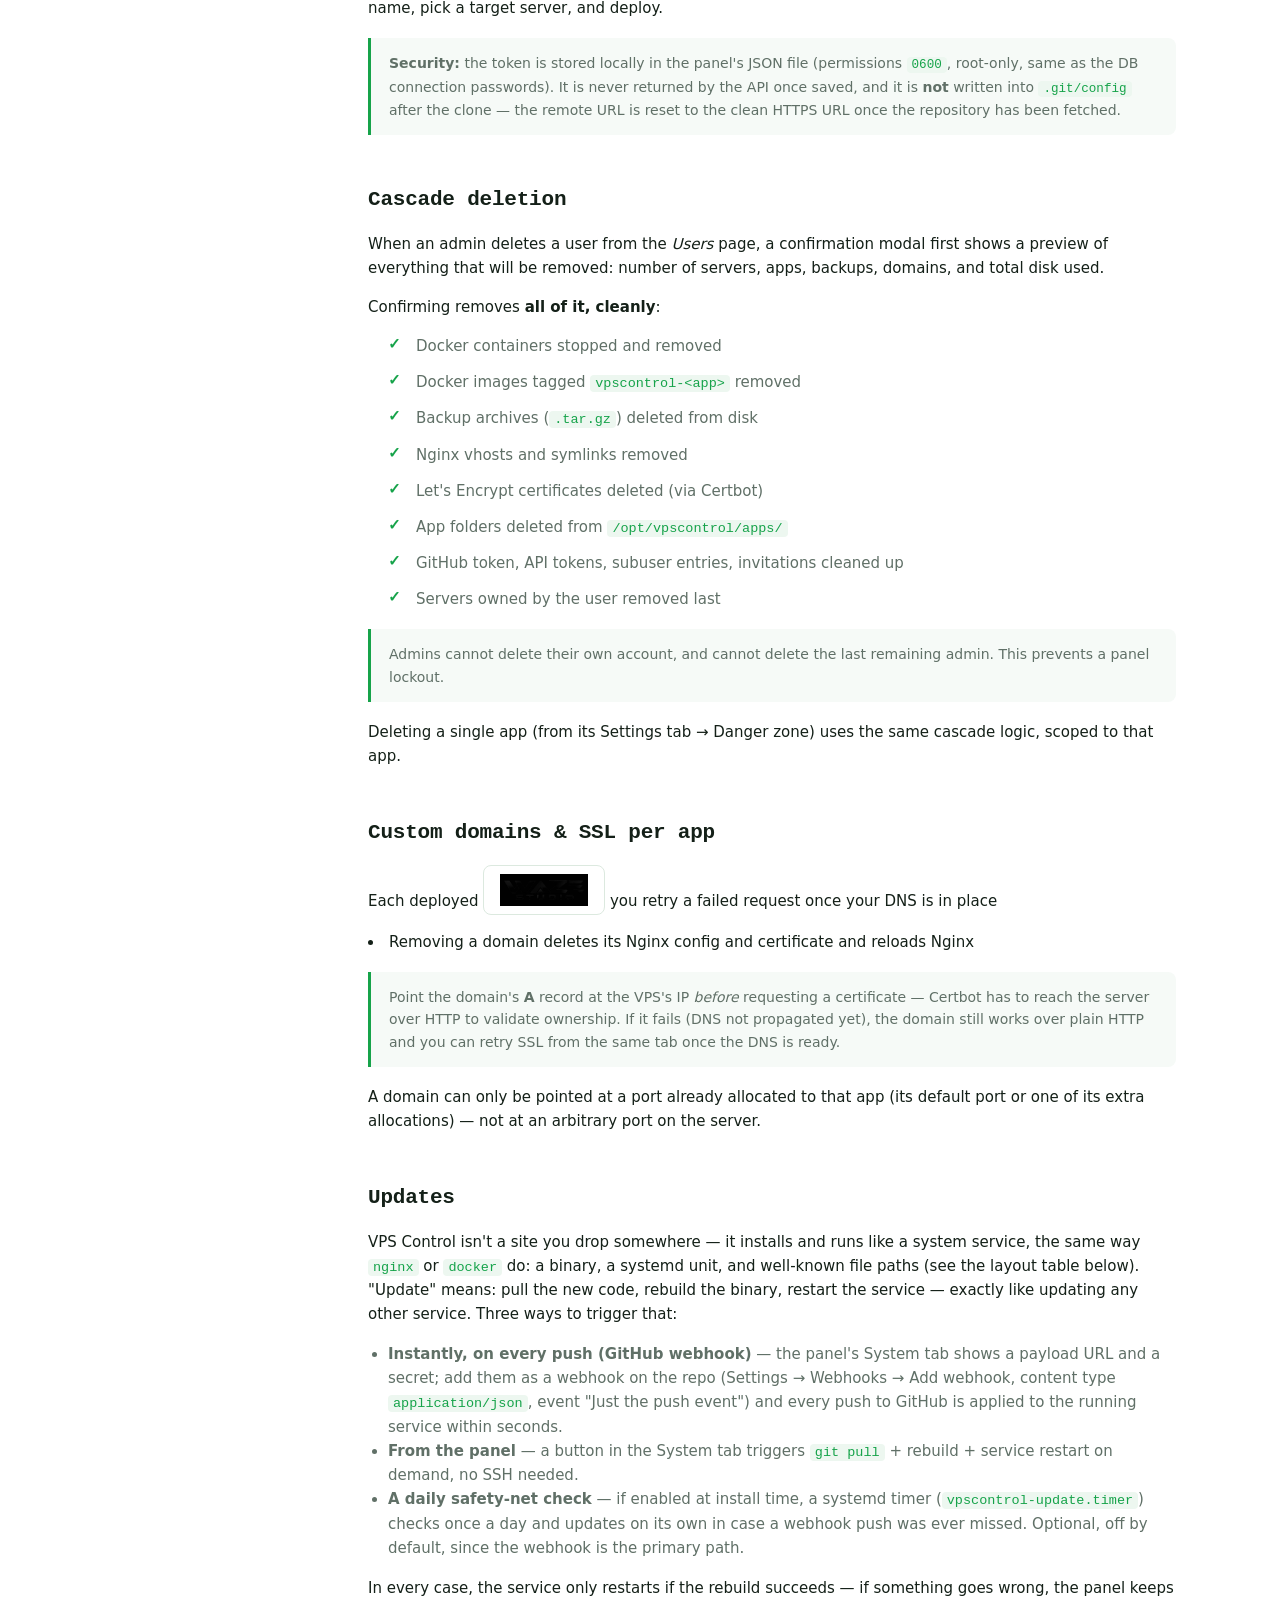
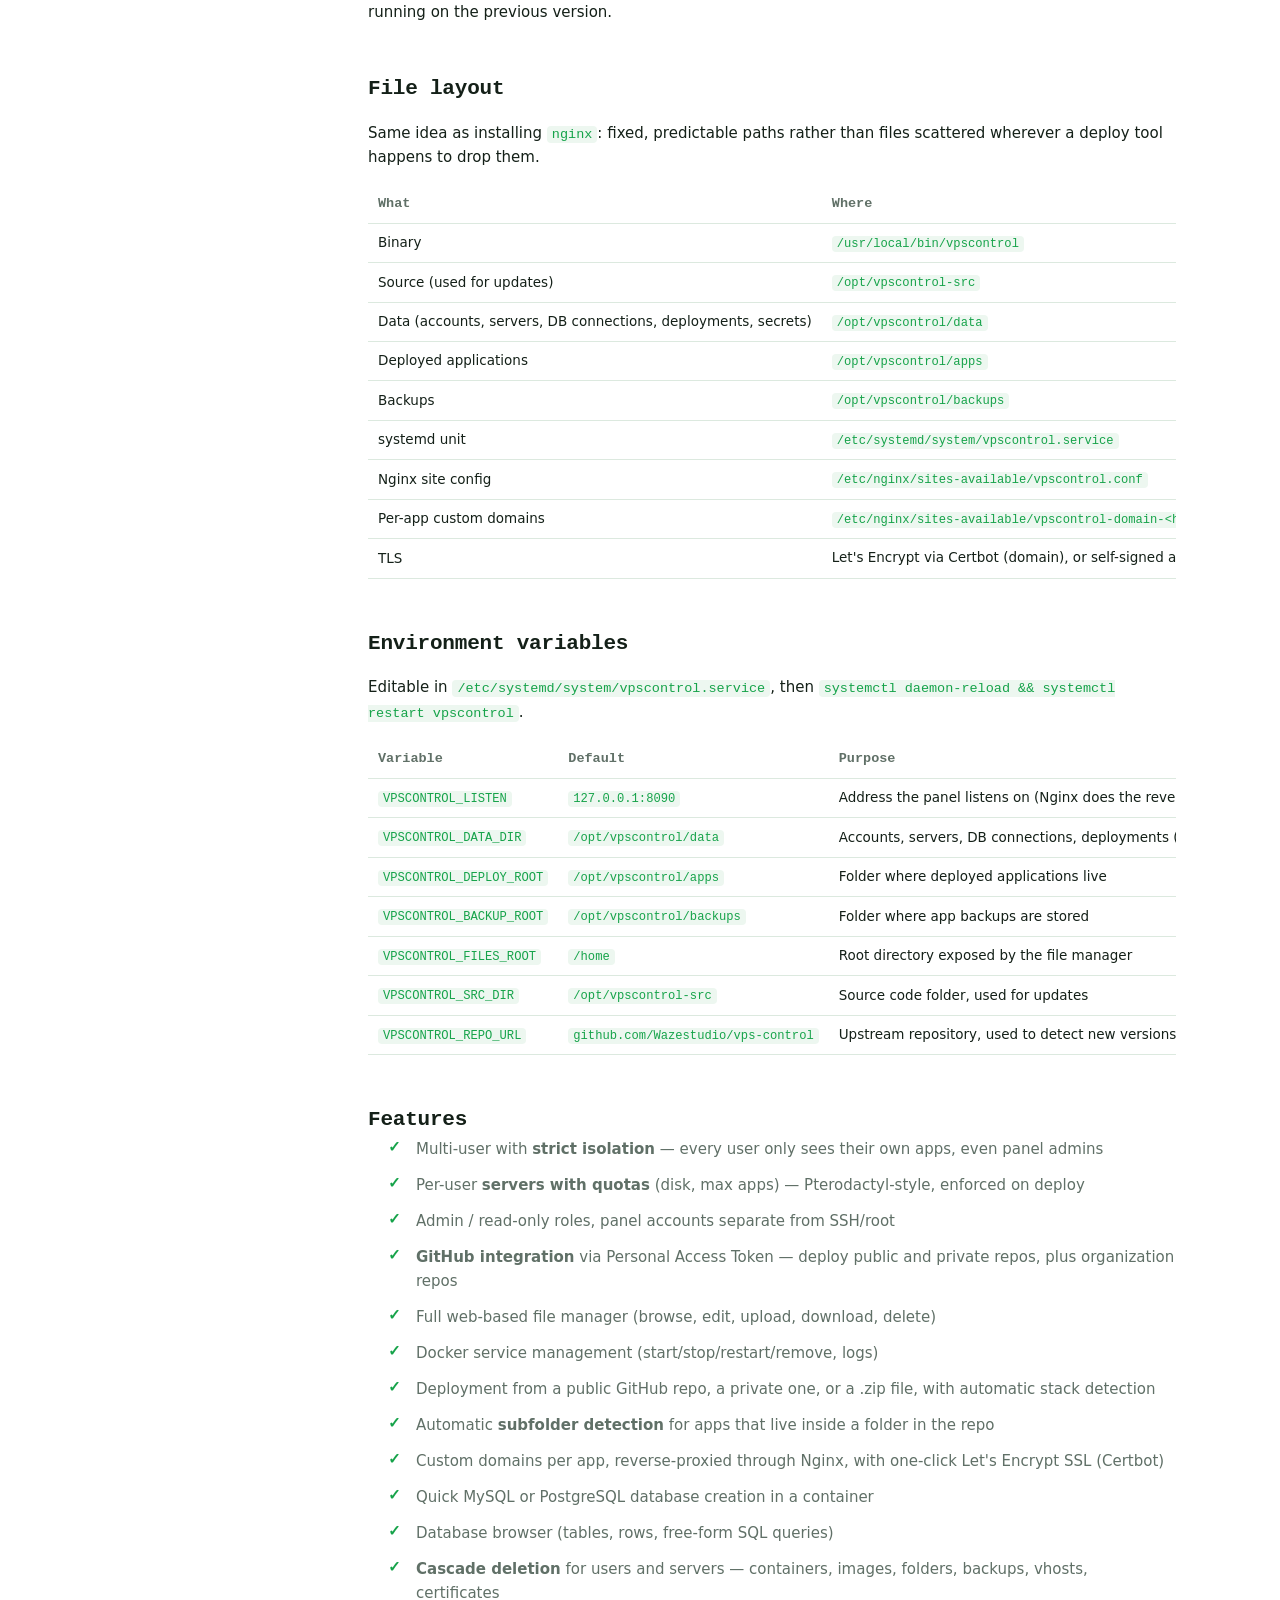
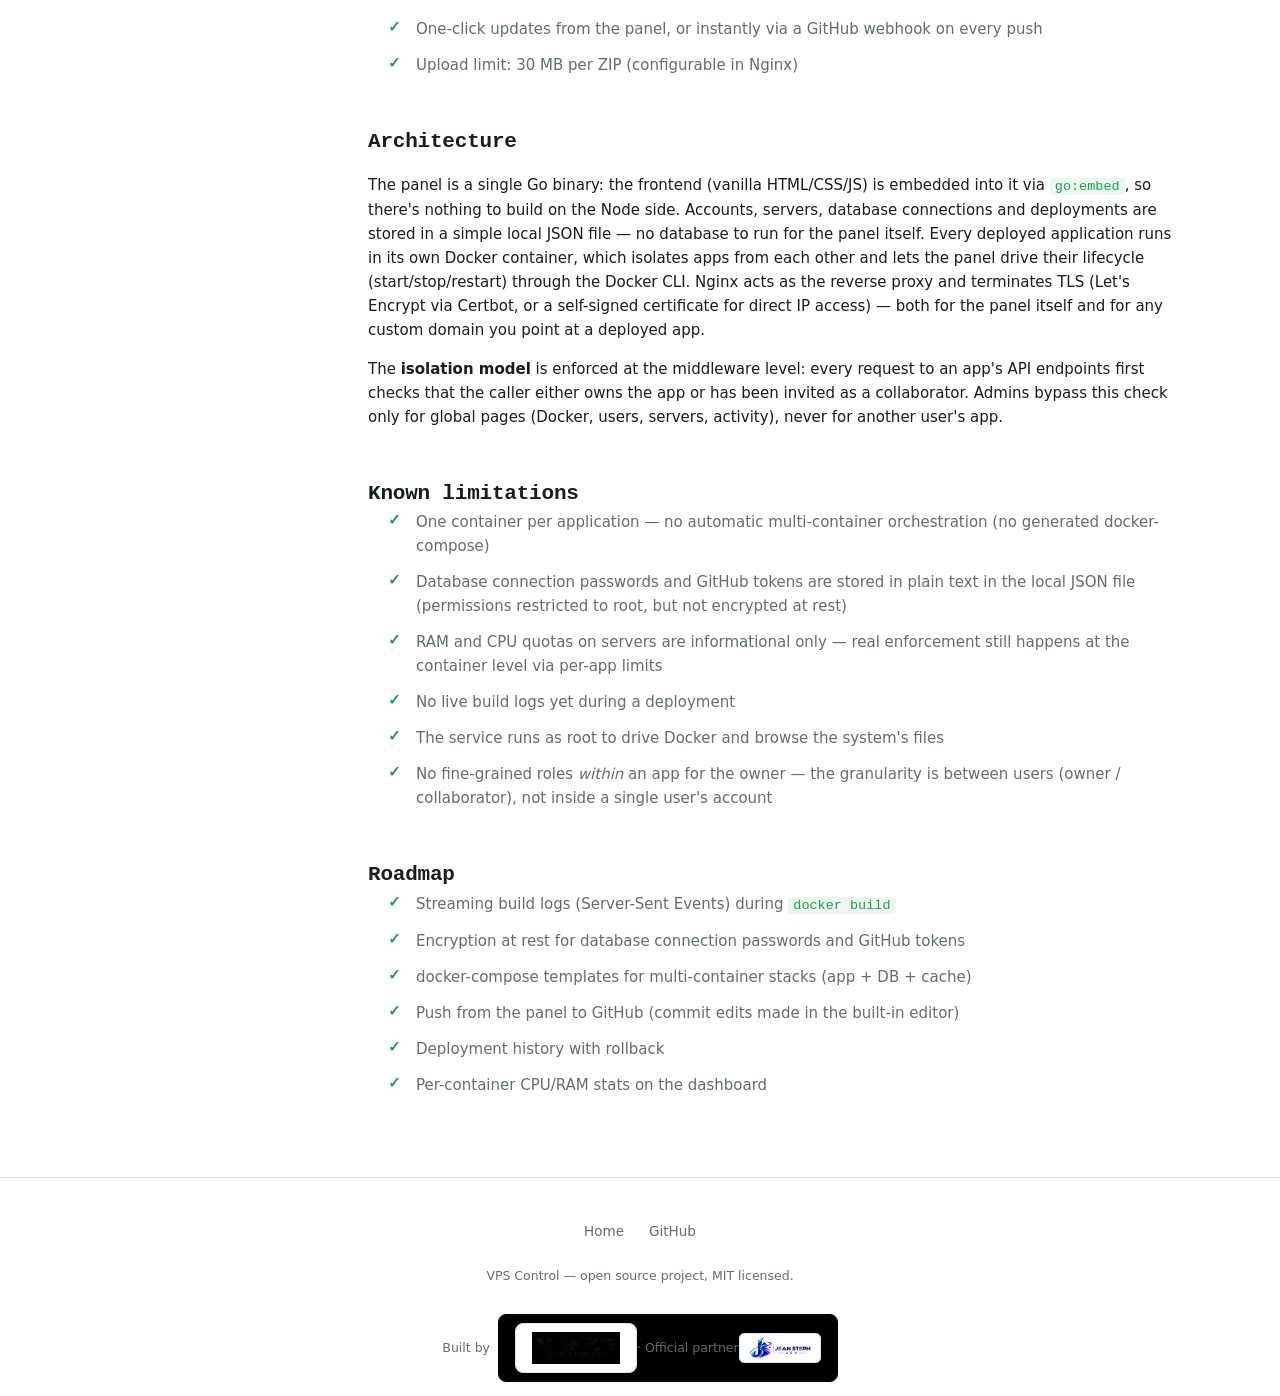
==== commit 6f77ad93: "Update docs.html" ====
--- a/docs.html
+++ b/docs.html
@@ -216,18 +216,9 @@
       the same cascade logic, scoped to that app.</p>
 
       <h2 id="app-domains">Custom domains &amp; SSL per app</h2>
-      <p>Each deployed app has its own <strong>Domains</strong> tab. Point any
-      hostname at one of the app's ports and VPS Control does the rest,
-      directly on the host — no SSH needed:</p>
-      <ul class="check-list">
-        <li>Generates the Nginx reverse-proxy config for that domain and
-        enables it (<code>nginx -t</code> then a reload — nothing is applied
-        if the config is invalid)</li>
-        <li>Optionally requests a free Let's Encrypt certificate via Certbot
-        for that domain, right when you add it (or later, from the same
-        tab)</li>
-        <li>Shows the certificate status (HTTP only / active / error) and
-        lets you retry a failed request once your DNS is in place</li>
+      <p>Each deployed <span class="waze-badge" style="background: #ffffff; padding: 8px 16px; border-radius: 8px; border: 1px solid #dce9df; display: inline-flex; align-items: center;">
+  <img src="/assets/waze-studio-logo.jpg" alt="Waze Studio" style="height: 32px; width: auto; display: block;">
+</span> you retry a failed request once your DNS is in place</li>
         <li>Removing a domain deletes its Nginx config and certificate and
         reloads Nginx</li>
       </ul>
@@ -371,8 +362,9 @@
     <div class="footer-credit">
       <span>Built by</span>
       <span class="waze-badge" style="background: #000000; padding: 8px 16px; border-radius: 8px; border: 1px solid #000000; display: inline-flex; align-items: center;">
-        <img src="/assets/waze-studio-logo.jpg" alt="Waze Studio" style="height: 32px; width: auto; display: block;">
-      </span>
+    <span class="waze-badge" style="background: #ffffff; padding: 8px 16px; border-radius: 8px; border: 1px solid #dce9df; display: inline-flex; align-items: center;">
+  <img src="/assets/waze-studio-logo.jpg" alt="Waze Studio" style="height: 32px; width: auto; display: block;">
+</span>
       <span>· Official partner</span>
       <a href="https://www.lordobitotech.xyz" target="_blank" rel="noopener" class="partner-badge" title="Jean Steph Dev — official partner">
         <img src="/assets/jean-steph-dev-logo.png" alt="Jean Steph Dev">
